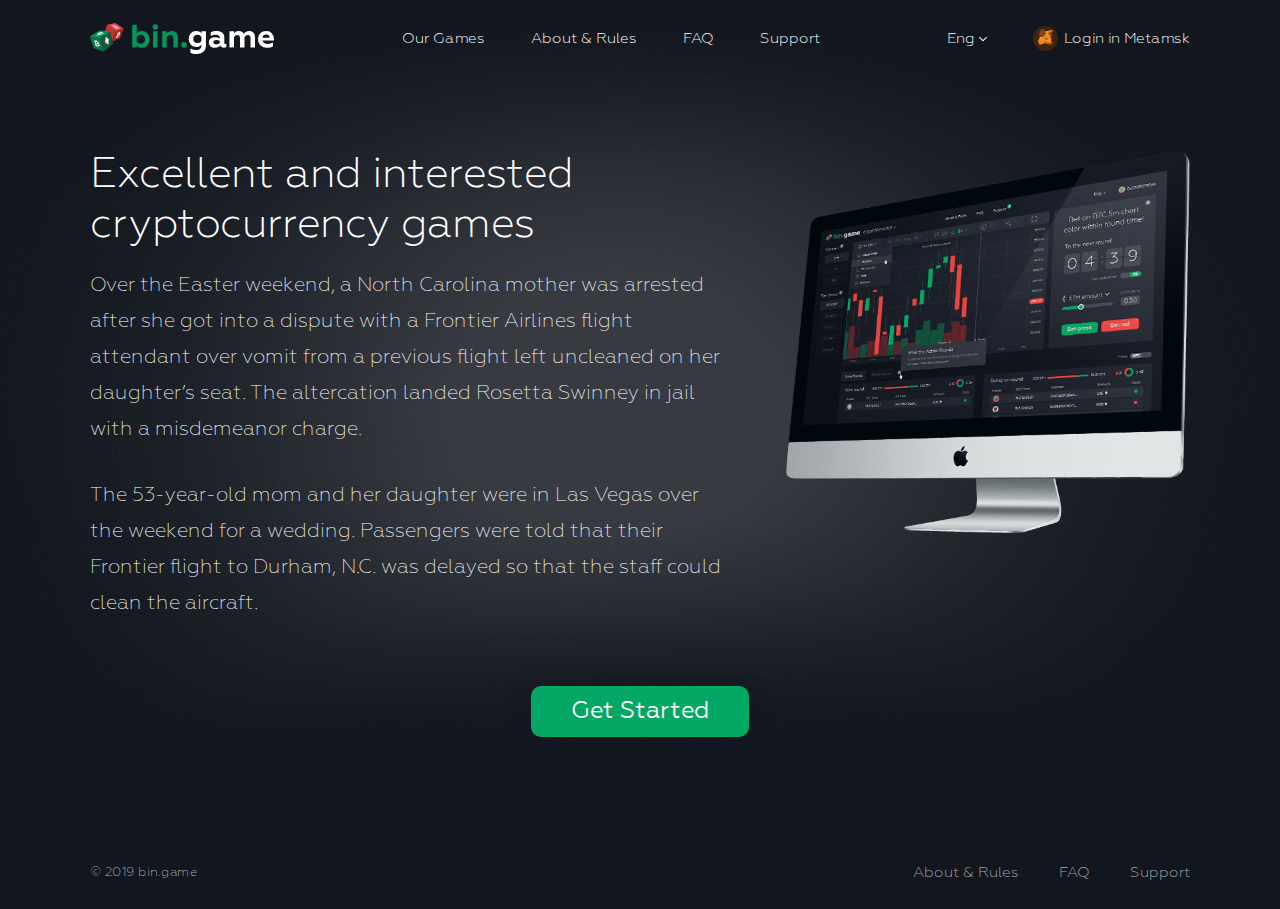
==== about.html @ af896a58 "Add files via upload" ====
<!DOCTYPE html>
<html lang="ru">
<head>
	<meta http-equiv="Content-Type" content="text/html; charset=utf-8" />
	<meta name="format-detection" content="telephone=no">
	<meta name="viewport" content="width=device-width, initial-scale=1, user-scalable=no, maximum-scale=1">
	<title>Название проекта - Главная</title>

	<link rel="stylesheet" type="text/css" href="css/style.css?ver1.0" />
</head>
<body class="loaded page-home">

<svg aria-hidden="true" style="position: absolute; width: 0; height: 0; overflow: hidden;" version="1.1" xmlns="http://www.w3.org/2000/svg" xmlns:xlink="http://www.w3.org/1999/xlink">
	<defs>
	<symbol id="icon-icon-arrow-down" viewBox="0 0 48 32">
	<title>icon-arrow-down</title>
	<path d="M-0.629 6.155l4.32-4.32 23.605 23.595-4.325 4.32z"></path>
	<path d="M48.624 6.155l-4.32-4.32-23.6 23.595 4.32 4.32z"></path>
	</symbol>
	<symbol id="icon-rub-white" viewBox="0 0 27 32">
	<title>rub-white</title>
	<path d="M13.333-0.416l11.883 16.416-11.883 16.416-11.883-16.416z"></path>
	</symbol>
	<symbol id="icon-user" viewBox="0 0 32 32">
	<title>user</title>
	<path d="M31.093 31.093h-30.187c0-2.72 1.701-9.555 7.056-13.421 0.624 0.632 2.669 2.035 3.275 2.411-2.933 1.867-4.427 5.101-5.003 7.405h19.509c-0.597-2.277-2.115-5.507-5.003-7.392 0.605-0.373 2.645-1.768 3.269-2.395 5.272 3.888 7.083 10.699 7.083 13.392zM24.805 9.712c0 4.863-3.942 8.805-8.805 8.805s-8.805-3.942-8.805-8.805v0c0-4.863 3.942-8.805 8.805-8.805s8.805 3.942 8.805 8.805v0zM10.968 9.712c0.006 2.776 2.256 5.025 5.032 5.029h0c2.776-0.005 5.026-2.253 5.032-5.029v-0.001c-0.005-2.777-2.255-5.027-5.032-5.032h-0c-2.777 0.005-5.027 2.255-5.032 5.032v0z"></path>
	</symbol>
	<symbol id="icon-arrow-left" viewBox="0 0 14 32">
	<title>arrow-left</title>
	<path  d="M13.867 0.144c-0.092-0.078-0.212-0.126-0.343-0.126-0.163 0-0.308 0.073-0.405 0.188l-12.991 15.478c-0.062 0.086-0.099 0.193-0.099 0.309 0 0.294 0.238 0.533 0.533 0.533 0.147 0 0.281-0.060 0.377-0.157v0l12.99-15.477c0.078-0.092 0.126-0.212 0.126-0.343 0-0.162-0.073-0.307-0.187-0.404l-0.001-0.001zM13.867 31.856c-0.092 0.078-0.212 0.126-0.343 0.126-0.163 0-0.308-0.073-0.405-0.188l-12.991-15.478c-0.062-0.086-0.099-0.193-0.099-0.309 0-0.294 0.238-0.533 0.533-0.533 0.147 0 0.281 0.060 0.377 0.157v0l12.99 15.477c0.078 0.092 0.126 0.212 0.126 0.343 0 0.162-0.073 0.307-0.187 0.405l-0.001 0.001z"></path>
	</symbol>
	<symbol id="icon-arrow-right" viewBox="0 0 14 32">
	<title>arrow-right</title>
	<path  d="M0.18 0.144c0.093-0.078 0.214-0.126 0.347-0.126 0.164 0 0.311 0.073 0.41 0.188l0.001 0.001 12.989 15.477c0.072 0.090 0.116 0.206 0.116 0.332 0 0.295-0.239 0.535-0.535 0.535-0.16 0-0.303-0.070-0.401-0.181l-0.001-0.001-12.989-15.477c-0.076-0.092-0.121-0.211-0.121-0.341 0-0.162 0.071-0.307 0.184-0.406l0.001-0.001z"></path>
	<path  d="M0.18 31.856c0.093 0.078 0.214 0.126 0.347 0.126 0.164 0 0.311-0.073 0.41-0.188l0.001-0.001 12.989-15.477c0.072-0.090 0.116-0.206 0.116-0.332 0-0.295-0.239-0.535-0.535-0.535-0.16 0-0.303 0.070-0.401 0.181l-0.001 0.001-12.989 15.477c-0.076 0.092-0.121 0.211-0.121 0.341 0 0.162 0.071 0.307 0.184 0.406l0.001 0.001z"></path>
	</symbol>
	<symbol id="icon-cursor" viewBox="0 0 32 32">
	<title>cursor</title>
	<path d="M31.999 16l-8.001-6.667v5.332h-6.665v-6.664h5.333l-6.666-8.001-6.666 8.001h5.333v6.664h-6.666v-5.332l-7.999 6.667 7.999 6.667v-5.332h6.666v6.664h-5.333l6.666 8.001 6.666-8.001h-5.333v-6.664h6.666v5.332z"></path>
	</symbol>
	<symbol id="icon-gamepad" viewBox="0 0 38 32">
	<title>gamepad</title>
	<path d="M33.603 22.395c0-0 0-0.001 0-0.002 0-0.884-0.717-1.601-1.601-1.601s-1.601 0.717-1.601 1.601c0 0.884 0.717 1.601 1.601 1.601 0.001 0 0.001 0 0.002 0h-0c0.883-0 1.599-0.716 1.599-1.599v-0zM30.401 25.593c-0.002-0.882-0.717-1.596-1.599-1.596-0.883 0-1.599 0.716-1.599 1.599s0.716 1.599 1.599 1.599v0c0 0 0.001 0 0.002 0 0.882 0 1.597-0.715 1.597-1.597 0-0.002 0-0.004 0-0.005v0zM27.203 22.395c0-0 0-0.001 0-0.002 0-0.884-0.717-1.601-1.601-1.601s-1.601 0.717-1.601 1.601c0 0.884 0.717 1.601 1.601 1.601 0.001 0 0.001 0 0.002 0h-0c0.883-0 1.599-0.716 1.599-1.599v-0zM27.203 19.193c0 0.883 0.716 1.599 1.599 1.599s1.599-0.716 1.599-1.599c0-0.883-0.716-1.599-1.599-1.599v0c-0.883 0.001-1.598 0.716-1.599 1.599v0zM20.803 22.395h-3.202v1.599h3.202v-1.599zM14.403 20.796h-3.202v-3.202h-3.198v3.202h-3.202v3.198h3.202v3.202h3.198v-3.202h3.202v-3.198zM9.323 12.793l20.1 0.014c4.988 0.187 8.977 4.407 8.977 9.588 0 5.3-4.169 9.598-9.32 9.598-2.431-0.004-4.639-0.956-6.275-2.506l0.004 0.004c-0.923-0.873-2.171-1.409-3.545-1.409-0.004 0-0.007 0-0.011 0h0.001c-1.441 0.005-2.75 0.564-3.728 1.473l0.003-0.003c-1.624 1.509-3.806 2.437-6.206 2.441h-0.001c-5.151 0-9.32-4.298-9.32-9.598s4.169-9.602 9.32-9.602zM9.32 15.995c-3.371 0-6.118 2.872-6.118 6.4s2.747 6.4 6.122 6.4c1.563-0.006 2.982-0.613 4.040-1.602l-0.003 0.003c1.543-1.432 3.615-2.312 5.893-2.316h0.001c0.003 0 0.006 0 0.010 0 2.221 0 4.24 0.867 5.735 2.282l-0.004-0.004c1.063 1.007 2.501 1.629 4.083 1.637h0.002c3.375 0 6.122-2.872 6.122-6.4 0-3.443-2.563-6.251-5.843-6.4h-20.039zM9.602-0.003l1.874 0.323c-0.567 3.592 1.266 4.030 4.315 4.597 2.353 0.438 5.011 0.998 5.011 5.256v1.022h-1.891v-1.022c0-2.489-0.767-2.893-3.463-3.395-4.132-0.767-6.556-2.224-5.847-6.78z"></path>
	</symbol>
	<symbol id="icon-hourglass" viewBox="0 0 21 32">
	<title>hourglass</title>
	<path d="M9.336 19.998h2.666v1.333h-2.666v-1.333zM9.336 22.664h2.666v1.333h-2.666v-1.333zM17.341 24.227c0.868 1.054 1.327 3.631 1.327 5.1h-1.413c-2.587-2.666-6.586-2.666-6.586-2.666s-4 0-6.586 2.666h-1.413c0-1.473 0.459-4.046 1.327-5.1l4.172-5.057c0.423-0.517 0.748-1.132 0.939-1.803l0.009-0.036h0.219v1.333h2.666v-1.333h0.216c0.2 0.706 0.526 1.319 0.955 1.844l-0.007-0.009zM18.668 2.67c0 1.466-0.485 4.063-1.36 5.11l-1.303 1.553h-10.672l-1.303-1.556c-0.881-1.044-1.36-3.644-1.36-5.107h15.998zM19.353 9.492c1.224-1.443 1.971-3.323 1.982-5.377v-4.115h-21.331v4.113c0.010 2.057 0.758 3.937 1.992 5.391l-0.010-0.012 4.116 4.904c0.354 0.413 0.57 0.954 0.57 1.546 0 0.584-0.21 1.119-0.56 1.533l-4.17 5.057c-1.198 1.433-1.928 3.291-1.938 5.321v4.145h21.331v-4.143c-0.010-2.031-0.741-3.89-1.949-5.336l0.011 0.013-4.172-5.060c-0.346-0.411-0.557-0.946-0.557-1.53 0-0.591 0.216-1.132 0.573-1.549l-0.003 0.003z"></path>
	</symbol>
	<symbol id="icon-libra" viewBox="0 0 38 32">
	<title>libra</title>
	<path d="M23.355 29.45h-2.932v-22.691h7.359l-2.524 6.308h2.745l2.524-6.308h0.377l2.524 6.308h2.746l-2.524-6.308h0.221c0.704 0 1.275-0.571 1.275-1.275s-0.571-1.275-1.275-1.275h-13.448v-2.933c0-0.704-0.571-1.275-1.275-1.275s-1.275 0.571-1.275 1.275v2.933h-13.449c-0.704 0-1.275 0.571-1.275 1.275s0.571 1.275 1.275 1.275h0.221l-2.524 6.308h2.746l2.524-6.308h0.377l2.525 6.308h2.746l-2.524-6.308h7.359v22.691h-2.932c-0.704 0-1.275 0.571-1.275 1.275s0.571 1.275 1.275 1.275h8.413c0.704-0 1.274-0.571 1.274-1.275s-0.571-1.275-1.275-1.275c-0 0-0.001 0-0.001 0h0zM13.889 14.725h-12.619c-0 0-0 0-0 0-0.704 0-1.274 0.571-1.274 1.274 0 0 0 0 0 0.001v-0c0 4.189 3.396 7.585 7.585 7.585s7.585-3.396 7.585-7.585v0c0-0 0-0 0-0.001 0-0.704-0.571-1.274-1.274-1.274-0 0-0 0-0 0h0zM37.026 14.725h-12.618c-0 0-0 0-0.001 0-0.704 0-1.274 0.57-1.274 1.274 0 0 0 0.001 0 0.001v-0c0 4.189 3.396 7.585 7.585 7.585s7.585-3.396 7.585-7.585v0c0-0 0-0 0-0.001 0-0.704-0.571-1.274-1.274-1.274-0 0-0 0-0.001 0h0z"></path>
	</symbol>
	<symbol id="icon-online" viewBox="0 0 43 32">
	<title>online</title>
	<path d="M21.333 10.671c-2.945 0-5.332 2.387-5.332 5.332s2.387 5.332 5.332 5.332c2.945 0 5.332-2.387 5.332-5.332v0c0-2.945-2.387-5.332-5.332-5.332v0zM26.665 23.996l2.633 2.671c3.307-2.607 5.403-6.413 5.403-10.664s-2.097-8.057-5.403-10.664l-2.633 2.668c2.481 1.958 4.057 4.811 4.057 7.996s-1.576 6.038-4.057 7.993zM38.682 16.004c0-5.304-2.626-10.062-6.761-13.325l2.635-2.671c4.961 3.909 8.106 9.619 8.106 15.996s-3.145 12.084-8.106 15.996l-2.635-2.675c4.134-3.26 6.761-8.018 6.761-13.321zM11.944 16.004c0-3.185 1.576-6.038 4.056-7.996l-2.633-2.668c-3.307 2.607-5.403 6.413-5.403 10.664s2.097 8.057 5.403 10.664l2.633-2.671c-2.478-1.955-4.056-4.811-4.056-7.993zM10.745 29.325l-2.635 2.675c-4.961-3.913-8.106-9.619-8.106-15.996s3.145-12.087 8.106-15.996l2.635 2.671c-4.134 3.264-6.761 8.021-6.761 13.325s2.626 10.062 6.761 13.321z"></path>
	</symbol>
	<symbol id="icon-time" viewBox="0 0 32 32">
	<title>time</title>
	<path d="M16.002 29.821c-7.636 0-13.826-6.19-13.826-13.826s6.19-13.826 13.826-13.826c7.636 0 13.826 6.19 13.826 13.826v0c-0.023 7.626-6.199 13.803-13.824 13.826h-0.002zM16.002-0.006c-8.837 0-16.002 7.164-16.002 16.002s7.164 16.002 16.002 16.002c8.837 0 16.002-7.164 16.002-16.002v0c-0.028-8.826-7.175-15.974-15.999-16.002h-0.003zM16.801 7.996h-2.4v9.599l8.32 5.12 1.279-2.079-7.199-4.32v-8.32z"></path>
	</symbol>
	<symbol id="icon-volume" viewBox="0 0 32 32">
	<title>volume</title>
	<path d="M18.669 24.002c0 0.737-0.597 1.334-1.334 1.334s-1.334-0.597-1.334-1.334v0-5.334c0-0.737 0.597-1.334 1.334-1.334s1.334 0.597 1.334 1.334v0 5.334zM14.668 24.002c0 0.737-0.597 1.334-1.334 1.334s-1.334-0.597-1.334-1.334v0-5.334c0-0.737 0.597-1.334 1.334-1.334s1.334 0.597 1.334 1.334v0 5.334zM10.667 24.002c0 0.737-0.597 1.334-1.334 1.334s-1.334-0.597-1.334-1.334v0-5.334c0-0.737 0.597-1.334 1.334-1.334s1.334 0.597 1.334 1.334v0 5.334zM22.669 13.333c0 0.737-0.597 1.334-1.334 1.334s-1.334-0.597-1.334-1.334v-5.334c0-0.737 0.597-1.334 1.334-1.334s1.334 0.597 1.334 1.334v0 5.334zM18.669 13.333c0 0.737-0.597 1.334-1.334 1.334s-1.334-0.597-1.334-1.334v0-5.334c0-0.737 0.597-1.334 1.334-1.334s1.334 0.597 1.334 1.334v0 5.334zM29.337 9.332h-4.001v2.667h4.001v8.002h-8.002v2.667h8.002v2.667c-0.002 2.209-1.792 3.998-4.001 4.001h-18.671c-2.209-0.002-3.998-1.792-4.001-4.001v-2.667h2.667v-2.667h-2.667v-8.002h10.669v-2.667h-10.669v-2.667c0.002-2.209 1.792-3.998 4.001-4.001h18.671c2.209 0.002 3.998 1.792 4.001 4.001v2.667zM25.337-0.003h-18.671c-3.683 0-6.668 2.986-6.668 6.668v18.671c0 3.683 2.986 6.668 6.668 6.668h18.671c3.682-0.001 6.667-2.986 6.668-6.668v-18.671c-0.001-3.682-2.986-6.667-6.668-6.668h-0z"></path>
	</symbol>
	</defs>
</svg>

<!-- BEGIN BODY -->
<div class="main-wrapper">

	<!-- BEGIN HEADER -->
	
	
	<header class="header">
		<div class="wrapper">
			<div class="header__wrap">
				<div class="logo">
					<a href="#"><img src="img/bingame-logo.svg" alt=""></a>
				</div>
				
				<button class="navbar-toggle">
	                <span class="bar bar1"></span>
	                <span class="bar bar2"></span>
	                <span class="bar bar3"></span>
	                <span class="bar bar4"></span>
	                <span class="bar bar5"></span>
				</button>
				<nav class="navbar">
					
					<div class="box-lang dropdown">
						<div class="select-lang"><span>Eng</span> <svg class="icon icon-icon-arrow-down"><use xlink:href="#icon-icon-arrow-down"></use></svg></div>
						<ul class="list-lang dropdown-menu ">
							<li class="list-lang__item">
								<a class="list-lang__link" href="#">Рус</a>
							</li>
							<li class="list-lang__item">
								<a class="list-lang__link active" href="#">Eng</a>
							</li>
						</ul>
					</div>
					<div class="user">
						<a href="#" class="user__container">
							<img src="img/user-img.png" alt="" class="user__img">
							<span class="user__title">Login in Metamsk</span>
						</a>
					</div>
					<ul class="navbar-menu">
						<li class="navbar-menu__item">
							<a href="#" class="navbar-menu__link"><span>Our Games</span></a>
						</li>
						<li class="navbar-menu__item">
							<a href="#" class="navbar-menu__link"><span>About & Rules</span></a>
						</li>
						<li class="navbar-menu__item">
							<a href="#" class="navbar-menu__link"><span>FAQ</span></a>
						</li>
						<li class="navbar-menu__item">
							<a href="#" class="navbar-menu__link"><span>Support</span></a>
						</li>
					</ul>
						
				</nav>
			</div>
			
	
		</div>
	</header>
	<!-- HEADER EOF   -->

	<!-- BEGIN MAIN -->
	<main class="main"> 
		<section class="sec-full" style="background-image: url('img/full-bg.png')">
			<div class="wrapper">
				<div class="full-wrap">
					<div class="full-wrap__item">
						<div class="section__head no-gutters">
							<h1 class="section__title  ">Excellent and interested cryptocurrency games</h1>
							<p class="section__description">Over the Easter weekend, a North Carolina mother was arrested after she got into a dispute with a Frontier Airlines flight attendant over vomit from a previous flight left uncleaned on her daughter’s seat. The altercation landed Rosetta Swinney in jail with a misdemeanor charge. </p>

							<p class="section__description">The 53-year-old mom and her daughter were in Las Vegas over the weekend for a wedding. Passengers were told that their Frontier flight to Durham, N.C. was delayed so that the staff could clean the aircraft. </p>
							
						</div>
					</div>
					<div class="full-wrap__item">
						<img src="img/mac.png" alt="">
					</div>
				</div>
				<div class="button text-center"><a href="#" class="btn btn--success btn--lg">Get Started</a></div>
				
			</div>
		</section>
	</main>
	<!-- MAIN EOF   -->


	<!-- BEGIN FOOTER -->
	<footer class="footer">
		<div class="wrapper">
			<div class="footer__wrap">
				<div class="copyright">&copy; 2019  bin.game</div>
				<ul class="footer-nav">
					<li class="footer-nav__item">
						<a href="#" class="footer-nav__link">About & Rules </a>
					</li>
					<li class="footer-nav__item">
						<a href="#" class="footer-nav__link">FAQ</a>
					</li>
					<li class="footer-nav__item">
						<a href="#" class="footer-nav__link">Support</a>
					</li>
				</ul>
			</div>
		</div>
	</footer>
	<!-- FOOTER EOF   -->

</div>
<!-- BODY EOF   -->


<div class="popup">
	<div class="window-open" id="video">
		<div class="window-open-cont">
			<div class="video-block">
				<iframe width="560" height="315" src="https://www.youtube.com/embed/7maEpTpBYrY" frameborder="0" allow="accelerometer; autoplay; encrypted-media; gyroscope; picture-in-picture" allowfullscreen></iframe>
			</div>
		</div>
	</div>
	
</div>

<div class="icon-load"></div>
<script src="js/all.js?ver1.0"></script>

<script type="text/javascript" >
	var clock;
	
	$(document).ready(function() {

		clock = $('.clock').FlipClock(260, {
	        clockFace: 'MinuteCounter',
	        countdown: true,
	        callbacks: {
	        	stop: function() {
	        		// $('.message').html('The clock has stopped!');
	        	}
	        }
	    });

	});
	
</script>
</body>
</html>
---- css/style.css ----
@charset "UTF-8";.flip-clock-wrapper *{-webkit-box-sizing:border-box;-moz-box-sizing:border-box;-ms-box-sizing:border-box;-o-box-sizing:border-box;box-sizing:border-box;-webkit-backface-visibility:hidden;-moz-backface-visibility:hidden;-ms-backface-visibility:hidden;-o-backface-visibility:hidden;backface-visibility:hidden}.flip-clock-wrapper a{cursor:pointer;text-decoration:none;color:#ccc}.flip-clock-wrapper a:hover{color:#fff}.flip-clock-wrapper.clearfix:after,.flip-clock-wrapper.clearfix:before{content:" ";display:table}.flip-clock-wrapper.clearfix:after{clear:both}.flip-clock-wrapper{font:300 11px Geometria,sans-serif;-webkit-user-select:none;text-align:center;position:relative;width:100%;margin:1em}.flip-clock-meridium{background:0 0!important;box-shadow:0 0 0!important;font-size:36px!important}.flip-clock-meridium a{color:#313333}.flip-clock-wrapper:after,.flip-clock-wrapper:before{content:" ";display:table}.flip-clock-wrapper:after{clear:both}.flip-clock-wrapper ul{list-style:none;position:relative;float:left;margin:3px;width:64px;height:80px;font-size:60px;line-height:77px;border-radius:10px}.flip-clock-wrapper ul li{z-index:1;position:absolute;left:0;top:0;width:100%;height:100%;line-height:77px;text-decoration:none!important}.flip-clock-wrapper ul li:first-child{z-index:2}.flip-clock-wrapper ul li a{display:block;height:100%;-webkit-perspective:200px;-moz-perspective:200px;perspective:200px;margin:0!important;overflow:visible!important;cursor:default!important}.flip-clock-wrapper ul li a div{z-index:1;position:absolute;left:0;width:100%;height:50%;font-size:60px;overflow:hidden}.flip-clock-wrapper ul li a div .shadow{position:absolute;width:100%;height:100%;z-index:2}.flip-clock-wrapper ul li a div.up{-webkit-transform-origin:50% 100%;-moz-transform-origin:50% 100%;-ms-transform-origin:50% 100%;-o-transform-origin:50% 100%;transform-origin:50% 100%;top:0}.flip-clock-wrapper ul li a div.up:after{content:"";position:absolute;top:38px;left:0;z-index:5;width:100%;height:2px;background:#3d414a;border-bottom:1px solid #2d323b}.flip-clock-wrapper ul li a div.down{-webkit-transform-origin:50% 0;-moz-transform-origin:50% 0;-ms-transform-origin:50% 0;-o-transform-origin:50% 0;transform-origin:50% 0;bottom:0;border-bottom-left-radius:10px;border-bottom-right-radius:10px}.flip-clock-wrapper ul li a div div.inn{position:absolute;left:0;z-index:1;width:100%;height:200%;color:#fff;text-align:center;background-color:#323740;border-radius:10px;font-size:60px}.flip-clock-wrapper ul li a div.up div.inn{top:0}.flip-clock-wrapper ul li a div.down div.inn{bottom:0}.flip-clock-wrapper ul.play li.flip-clock-before{z-index:3}.flip-clock-wrapper .flip{box-shadow:0 0 24px rgba(18,22,30,.15)}.flip-clock-wrapper ul.play li.flip-clock-active{-webkit-animation:10ms linear .49s both asd;-moz-animation:10ms linear .49s both asd;animation:10ms linear .49s both asd;z-index:5}.flip-clock-divider{float:left;display:inline-block;position:relative;width:20px;margin:3px 0;height:80px}.flip-clock-divider:first-child{width:0}.flip-clock-dot{display:block;background:#3c4049;width:9px;height:9px;position:absolute;border-radius:50%;left:5px}.minutes{display:none}.flip-clock-divider .flip-clock-label{position:absolute;top:-1.5em;right:-86px;color:#000;display:none;text-shadow:none}.flip-clock-divider.minutes .flip-clock-label{right:-88px}.flip-clock-divider.seconds .flip-clock-label{right:-91px}.flip-clock-dot.top{top:23px}.flip-clock-dot.bottom{bottom:24px}@-webkit-keyframes asd{0%{z-index:2}100%{z-index:4}}@-moz-keyframes asd{0%{z-index:2}100%{z-index:4}}@-o-keyframes asd{0%{z-index:2}100%{z-index:4}}@keyframes asd{0%{z-index:2}100%{z-index:4}}.flip-clock-wrapper ul.play li.flip-clock-active .down{z-index:2;-webkit-animation:.5s linear .5s both turn;-moz-animation:.5s linear .5s both turn;animation:.5s linear .5s both turn}@-webkit-keyframes turn{0%{-webkit-transform:rotateX(90deg)}100%{-webkit-transform:rotateX(0)}}@-moz-keyframes turn{0%{-moz-transform:rotateX(90deg)}100%{-moz-transform:rotateX(0)}}@-o-keyframes turn{0%{-o-transform:rotateX(90deg)}100%{-o-transform:rotateX(0)}}@keyframes turn{0%{transform:rotateX(90deg)}100%{transform:rotateX(0)}}.flip-clock-wrapper ul.play li.flip-clock-before .up{z-index:2;-webkit-animation:.5s linear both turn2;-moz-animation:.5s linear both turn2;animation:.5s linear both turn2}@-webkit-keyframes turn2{0%{-webkit-transform:rotateX(0)}100%{-webkit-transform:rotateX(-90deg)}}@-moz-keyframes turn2{0%{-moz-transform:rotateX(0)}100%{-moz-transform:rotateX(-90deg)}}@-o-keyframes turn2{0%{-o-transform:rotateX(0)}100%{-o-transform:rotateX(-90deg)}}@keyframes turn2{0%{transform:rotateX(0)}100%{transform:rotateX(-90deg)}}.flip-clock-wrapper ul li.flip-clock-active{z-index:3}.flip-clock-wrapper ul.play li.flip-clock-before .up .shadow{-webkit-animation:.5s linear both show;-moz-animation:.5s linear both show;animation:.5s linear both show}.flip-clock-wrapper ul.play li.flip-clock-active .up .shadow{-webkit-animation:.5s linear .3s both hide;-moz-animation:.5s linear .3s both hide;animation:.5s linear .3s both hide}.flip-clock-wrapper ul.play li.flip-clock-before .down .shadow{-webkit-animation:.5s linear both show;-moz-animation:.5s linear both show;animation:.5s linear both show}.flip-clock-wrapper ul.play li.flip-clock-active .down .shadow{-webkit-animation:.5s linear .3s both hide;-moz-animation:.5s linear .3s both hide;animation:.5s linear .2s both hide}@-webkit-keyframes show{0%{opacity:0}100%{opacity:1}}@-moz-keyframes show{0%{opacity:0}100%{opacity:1}}@-o-keyframes show{0%{opacity:0}100%{opacity:1}}@keyframes show{0%{opacity:0}100%{opacity:1}}@-webkit-keyframes hide{0%{opacity:1}100%{opacity:0}}@-moz-keyframes hide{0%{opacity:1}100%{opacity:0}}@-o-keyframes hide{0%{opacity:1}100%{opacity:0}}@keyframes hide{0%{opacity:1}100%{opacity:0}}a,abbr,acronym,address,applet,article,aside,audio,b,big,blockquote,body,canvas,caption,center,cite,code,dd,del,details,dfn,div,dl,dt,em,embed,fieldset,figcaption,figure,footer,form,h1,h2,h3,h4,h5,h6,header,hgroup,html,i,iframe,img,ins,kbd,label,legend,li,main,mark,menu,nav,object,ol,output,p,pre,q,ruby,s,samp,section,small,span,strike,strong,sub,summary,sup,table,tbody,td,tfoot,th,thead,time,tr,tt,u,ul,var,video{margin:0;padding:0;border:0;font-size:100%}article,aside,details,figcaption,figure,footer,header,hgroup,main,menu,nav,section{display:block}blockquote,q{quotes:none}blockquote:after,blockquote:before,q:after,q:before{content:'';content:none}table{border-collapse:collapse;border-width:0;padding:0;margin:0}html{height:100%;-webkit-text-size-adjust:none;-ms-text-size-adjust:none;font-size:62.5%}input,textarea{color:#333;outline:0;border-radius:0;-moz-border-radius:0;-webkit-border-radius:0;-webkit-appearance:none}button,input[type=button],input[type=submit]{cursor:pointer;-webkit-appearance:none;outline:0}form,td{margin:0;padding:0}a{color:inherit;font-family:inherit;-webkit-transition:.3s linear;transition:.3s linear;text-decoration:none;outline:0;-webkit-tap-highlight-color:transparent;-webkit-tap-highlight-color:transparent}*,:after,:before{box-sizing:border-box}.slick-slider{position:relative;display:block;box-sizing:border-box;-webkit-user-select:none;-moz-user-select:none;-ms-user-select:none;user-select:none;-webkit-touch-callout:none;-khtml-user-select:none;-ms-touch-action:pan-y;touch-action:pan-y;-webkit-tap-highlight-color:transparent}.slick-list{position:relative;display:block;overflow:hidden;margin:0;padding:0}.slick-list:focus{outline:0}.slick-list.dragging{cursor:pointer;cursor:hand}.slick-slider .slick-list,.slick-slider .slick-track{-webkit-transform:translate3d(0,0,0);-ms-transform:translate3d(0,0,0);transform:translate3d(0,0,0)}.slick-track{position:relative;top:0;left:0;display:block}.slick-track:before{display:table;content:''}.slick-track:after{display:table;content:'';clear:both}.slick-loading .slick-track{visibility:hidden}[dir=rtl] .slick-slide{float:right}.slick-slide{display:none;float:left;height:100%;min-height:1px}.slick-slide img{display:block}.slick-slide.slick-loading img{display:none}.slick-slide.dragging img{pointer-events:none}.slick-slide:focus{outline:0}.slick-initialized .slick-slide{display:block}.slick-loading .slick-slide{visibility:hidden}.slick-vertical .slick-slide{display:block;height:auto;border:1px solid transparent}.slick-arrow.slick-hidden{display:none}.slick-arrow{position:absolute;top:50%;z-index:1;-webkit-transform:translate(0,-50%);-ms-transform:translate(0,-50%);transform:translate(0,-50%)}.slick-prev{left:0}.slick-next{right:0}.slick-disabled{opacity:.6}.slick-dots{list-style:none;text-align:center}.slick-dots li{display:inline-block;vertical-align:middle;margin:0 .7rem}.slick-dots li.slick-active button{background:#fff}.slick-dots li button{border:none;background-color:rgba(255,255,255,.5);padding:0;height:1rem;width:1rem;border-radius:50%;text-indent:-999px;overflow:hidden;-webkit-transition:.2s linear;transition:.2s linear}.fancybox-image,.fancybox-inner,.fancybox-nav,.fancybox-nav span,.fancybox-outer,.fancybox-skin,.fancybox-tmp,.fancybox-wrap,.fancybox-wrap iframe,.fancybox-wrap object{padding:0;margin:0;border:0;outline:0;vertical-align:top}.fancybox-wrap{position:absolute;top:0;left:0;z-index:8020}.fancybox-skin{position:relative}.fancybox-opened{z-index:8030}.fancybox-outer{position:relative}.fancybox-inner{position:relative;overflow:hidden}.fancybox-type-iframe .fancybox-inner{-webkit-overflow-scrolling:touch}.fancybox-error{white-space:nowrap}.fancybox-iframe,.fancybox-image{display:block;width:100%;height:100%}.fancybox-image{max-width:100%;max-height:100%}#fancybox-loading,.fancybox-next span,.fancybox-prev span{background-image:url(../img/fancybox_sprite.png?ver1.0)}#fancybox-loading{position:fixed;top:50%;left:50%;margin-top:-22px;margin-left:-22px;background-position:0 -108px;opacity:.8;cursor:pointer;z-index:8060}#fancybox-loading div{width:44px;height:44px;background:url(../img/fancybox_loading.gif?ver1.0) center center no-repeat}.fancybox-close{position:absolute;top:-1.5rem;right:1.5rem;cursor:pointer;z-index:8040;color:#818181;font-size:1.2rem;line-height:1.4rem}.fancybox-close:before{content:'Закрыть  \2716';display:block}.fancybox-close:hover{color:#fff}.fancybox-nav{position:absolute;top:0;width:6rem;height:100%;cursor:pointer;text-decoration:none;-webkit-tap-highlight-color:transparent;z-index:8040}.fancybox-prev{left:-6rem}.fancybox-next{right:-6rem}.fancybox-type-image .fancybox-skin{padding-left:6rem!important;padding-right:6rem!important}.fancybox-nav span{position:absolute;top:50%;width:36px;height:34px;margin-top:-18px;cursor:pointer;z-index:8040}.fancybox-prev span{left:10px;background-position:0 -36px}.fancybox-next span{right:10px;background-position:0 -72px}.fancybox-nav:hover span{visibility:visible}.fancybox-tmp{position:absolute;top:-99999px;left:-99999px;visibility:hidden;max-width:99999px;max-height:99999px;overflow:visible!important}.fancybox-lock{overflow:hidden!important;width:auto}.fancybox-lock body{overflow:hidden!important}.fancybox-lock-test{overflow-y:hidden!important}.fancybox-overlay{position:absolute;top:0;left:0;overflow:hidden;display:none;z-index:8010;background:rgba(0,0,0,.8)}.fancybox-overlay-fixed{position:fixed;bottom:0;right:0}.fancybox-lock .fancybox-overlay{overflow:auto;overflow-y:scroll}.fancybox-title{visibility:hidden;font:13px/20px "Helvetica Neue",Helvetica,Arial,sans-serif;position:relative;text-shadow:none;z-index:8050}.fancybox-opened .fancybox-title{visibility:visible}.fancybox-title-float-wrap{position:absolute;bottom:0;right:50%;margin-bottom:-35px;z-index:8050;text-align:center}.fancybox-title-float-wrap .child{display:inline-block;margin-right:-100%;padding:2px 20px;background:rgba(0,0,0,.8);border-radius:15px;text-shadow:0 1px 2px #222;color:#fff;font-weight:700;line-height:24px;white-space:nowrap}.fancybox-title-outside-wrap{position:relative;margin-top:10px;color:#fff}.fancybox-title-inside-wrap{padding-top:10px}.fancybox-title-over-wrap{position:absolute;bottom:0;left:0;color:#fff;padding:10px;background:rgba(0,0,0,.8)}@font-face{font-family:Geometria;src:url(../fonts/Geometria-ExtraLight.eot);src:url(../fonts/Geometria-ExtraLight.eot?#iefix) format("embedded-opentype"),url(../fonts/Geometria-ExtraLight.woff2) format("woff2"),url(../fonts/Geometria-ExtraLight.woff?ver1.0) format("woff"),url(../fonts/Geometria-ExtraLight.ttf) format("truetype"),url(../fonts/Geometria-ExtraLight.svg#Geometria-ExtraLight) format("svg");font-style:normal;font-weight:200}@font-face{font-family:Geometria;src:url(../fonts/Geometria-Light.eot);src:url(../fonts/Geometria-Light.eot?#iefix) format("embedded-opentype"),url(../fonts/Geometria-Light.woff2) format("woff2"),url(../fonts/Geometria-Light.woff?ver1.0) format("woff"),url(../fonts/Geometria-Light.ttf) format("truetype"),url(../fonts/Geometria-Light.svg#Geometria-Light) format("svg");font-style:normal;font-weight:300}@font-face{font-family:Geometria;src:url(../fonts/Geometria.eot);src:url(../fonts/Geometria.eot?#iefix) format("embedded-opentype"),url(../fonts/Geometria.woff2) format("woff2"),url(../fonts/Geometria.woff?ver1.0) format("woff"),url(../fonts/Geometria.ttf) format("truetype"),url(../fonts/Geometria.svg#Geometria) format("svg");font-style:normal;font-weight:400}@font-face{font-family:Geometria;src:url(../fonts/Geometria-Medium.eot);src:url(../fonts/Geometria-Medium.eot?#iefix) format("embedded-opentype"),url(../fonts/Geometria-Medium.woff2) format("woff2"),url(../fonts/Geometria-Medium.woff?ver1.0) format("woff"),url(../fonts/Geometria-Medium.ttf) format("truetype"),url(../fonts/Geometria-Medium.svg#Geometria-Medium) format("svg");font-style:normal;font-weight:600}@font-face{font-family:Geometria;src:url(../fonts/Geometria-Bold.eot);src:url(../fonts/Geometria-Bold.eot?#iefix) format("embedded-opentype"),url(../fonts/Geometria-Bold.woff2) format("woff2"),url(../fonts/Geometria-Bold.woff?ver1.0) format("woff"),url(../fonts/Geometria-Bold.ttf) format("truetype"),url(../fonts/Geometria-Bold.svg#Geometria-Bold) format("svg");font-style:normal;font-weight:700}@font-face{font-family:Geometria;src:url(../fonts/Geometria-ExtraBold.eot);src:url(../fonts/Geometria-ExtraBold.eot?#iefix) format("embedded-opentype"),url(../fonts/Geometria-ExtraBold.woff2) format("woff2"),url(../fonts/Geometria-ExtraBold.woff?ver1.0) format("woff"),url(../fonts/Geometria-ExtraBold.ttf) format("truetype"),url(../fonts/Geometria-ExtraBold.svg#Geometria-ExtraBold) format("svg");font-style:normal;font-weight:900}html.b-fixed{overflow:hidden;position:relative;height:100%;margin-right:17px}html.b-fixed.ios{margin-right:0}body{margin:0;padding:0;position:relative;-webkit-font-smoothing:antialiased;-moz-osx-font-smoothing:grayscale;color:#fff;font:400 1.6rem/1.4 Geometria,Arial,sans-serif;background:#12161e;min-height:100%;display:-webkit-box;display:-webkit-flex;display:-ms-flexbox;display:flex}body.page-home .box-cryp{display:none}body.page-home .header{position:absolute;top:0;left:0}.popup{position:absolute;left:-9999px;top:-9999px;opacity:0}.window-open{position:relative;width:130rem;max-width:100%}.main-wrapper{padding:0;min-width:32rem;position:relative;overflow-x:hidden;opacity:1;-webkit-box-flex:1;-webkit-flex:1 1 auto;-ms-flex:1 1 auto;flex:1 1 auto;display:-webkit-box;display:-webkit-flex;display:-ms-flexbox;display:flex;-webkit-box-orient:vertical;-webkit-box-direction:normal;-webkit-flex-flow:column nowrap;-ms-flex-flow:column nowrap;flex-flow:column nowrap;min-height:100vh;width:100%}.wrapper{width:100%;min-width:32rem;max-width:158rem;padding:0 4rem;margin:0 auto;position:relative}.text-left{text-align:left!important}.text-center{text-align:center!important}.text-right{text-align:right!important}.text-success{color:#0d955f!important}.text-danger{color:#e34341!important}.nowrap{white-space:nowrap}.word-break{word-break:break-all}h1{font-size:5.4rem;font-weight:300;margin-bottom:2rem;margin-top:0}h2{font-size:5.4rem;font-weight:300;margin-top:3rem;margin-bottom:2rem}h3{font-size:2.2rem;margin-top:3rem;margin-bottom:2rem;font-weight:700}h4{font-size:1.9rem}h5{font-size:1.6rem}p{margin-bottom:2rem}ol:not([class]) li,ul:not([class]) li{margin-bottom:1rem}img{display:block;max-width:100%}.loaded .main-wrapper{visibility:hidden;opacity:0;-webkit-transition:opacity .3s;transition:opacity .3s}.loaded .icon-load{display:-webkit-box;display:-webkit-flex;display:-ms-flexbox;display:flex}.icon-load{position:fixed;top:0;left:0;right:0;bottom:0;display:none;-webkit-box-pack:center;-webkit-justify-content:center;-ms-flex-pack:center;justify-content:center;-webkit-box-align:center;-webkit-align-items:center;-ms-flex-align:center;align-items:center;width:auto}.ball{width:3rem;height:3rem;border-radius:1.5rem;background:#fff;opacity:.3}.a{margin-right:1rem;-webkit-animation:.7s ease-out infinite alternate ball-a;animation:.7s ease-out infinite alternate ball-a}.b{margin-right:1rem;-webkit-animation:.7s ease-out .2s infinite alternate ball-b;animation:.7s ease-out .2s infinite alternate ball-b}.c{-webkit-animation:.7s ease-out .4s infinite alternate ball-c;animation:.7s ease-out .4s infinite alternate ball-c}@-webkit-keyframes ball-a{from{height:2rem;opacity:.3;background:#fff}to{height:7rem;opacity:1;background:green}}@keyframes ball-a{from{height:2rem;opacity:.3;background:#fff}to{height:7rem;opacity:1;background:green}}@-webkit-keyframes ball-b{from{height:2rem;opacity:.3;background:#fff}to{height:6.5rem;opacity:1;background:#ff0}}@keyframes ball-b{from{height:2rem;opacity:.3;background:#fff}to{height:6.5rem;opacity:1;background:#ff0}}@-webkit-keyframes ball-c{from{height:2rem;opacity:.3;background:#fff}to{height:6rem;opacity:1;background:red}}@keyframes ball-c{from{height:2rem;opacity:.3;background:#fff}to{height:6rem;opacity:1;background:red}}.dropdown{position:relative}.dropdown-menu{position:absolute;display:none;top:100%;left:0;margin-top:.5rem;box-shadow:1rem 1rem 1.9rem .5rem rgba(0,0,0,.05);background-color:#272c35;list-style:none;z-index:3;width:100%;min-width:10rem;max-width:25rem;border-radius:.5rem}.dropdown-menu--right{left:auto;right:0;text-align:right}.dropdown-menu li.active a{background:#363c46}.dropdown-menu li:first-child{border-radius:.5rem .5rem 0 0;overflow:hidden}.dropdown-menu li:last-child{border-radius:0 0 .5rem .5rem;overflow:hidden}.dropdown-menu a{display:block;color:#fff;font-size:1.3rem;font-weight:300;padding:.7rem 2.5rem}.dropdown-menu a:hover{background:#363c46}.dropdown-menu.open{display:block}.slider{height:1.2rem;border-radius:.6rem;position:relative;margin:2rem 0;background-color:#3c4049}.slider__range{height:100%;position:absolute;left:0;top:0;border-radius:.6rem;background-color:#03a864}.slider__handler{position:absolute;top:-.5rem;left:0;margin-left:-.5rem;width:2.2rem;height:2.2rem;border:.3rem solid #fff;border-radius:50%;background-color:#03a864}.slider-input{width:7.2rem;height:3.4rem;border-radius:1rem;font-size:2.2rem;display:inline-block;color:#fff;text-align:center;padding:0 .8rem;border:none;font-weight:300;font-family:Geometria;background-color:#3c4049}.row{margin-left:-1rem;margin-right:-1rem;display:-webkit-box;display:-webkit-flex;display:-ms-flexbox;display:flex;-webkit-flex-wrap:wrap;-ms-flex-wrap:wrap;flex-wrap:wrap}.row .col{padding-left:1rem;padding-right:1rem}.row .col-6{width:50%}.sup{display:inline-block;vertical-align:super;position:relative;top:-.4rem;margin-top:-.1rem;min-width:1.8rem;height:1.8rem;line-height:1.8rem;text-align:center;color:#fff;font-weight:700;border-radius:50%;font-size:1.2rem;background-color:#03a864}.info-block{display:inline-block;vertical-align:super;position:relative;z-index:6}@media screen and (min-width:1025px){.info-block:hover .info-block__dropdown{display:block;visibility:visible;overflow:visible;height:auto;width:auto;opacity:1}}@media screen and (max-width:1024px){.info-block.open .info-block__dropdown{display:block;visibility:visible;overflow:visible;height:auto;width:auto;opacity:1}}.info-block--right .info-block__dropdown{left:auto;right:1.4rem}.info-block--top .info-block__dropdown{bottom:auto;top:1.4rem}.info-block--center .info-block__dropdown{left:50%;-webkit-transform:translate(-50%,0);-ms-transform:translate(-50%,0);transform:translate(-50%,0);right:auto;margin-top:1rem}.info-block__symbol{width:1.8rem;height:1.8rem;position:relative;cursor:pointer;z-index:6;display:block;border-radius:50%;line-height:1.8rem;color:#fff;font-size:1.2rem;font-weight:700;text-align:center;padding-left:.1rem;background-color:#696f7c;-webkit-transition:.2s linear;transition:.2s linear}.info-block__symbol:hover{background:#535761}.info-block__dropdown{position:absolute;bottom:1.4rem;left:1.4rem;box-shadow:1rem 1rem 1.9rem .5rem rgba(0,0,0,.05);border-radius:.5rem;padding:1.5rem 3rem;background-color:#363c46;min-width:30rem;opacity:0;visibility:hidden;overflow:hidden;-webkit-transition:.2s linear .1s;transition:.2s linear .1s;z-index:5}.info-block__title{font-size:1.8rem;font-weight:300}.info-block__text{color:#b2b5bb;font-size:1.3rem;font-weight:300}.nav-tab-list{list-style:none;display:-webkit-box;display:-webkit-flex;display:-ms-flexbox;display:flex;-webkit-box-align:center;-webkit-align-items:center;-ms-flex-align:center;align-items:center}.nav-tab-list__item{margin-right:1rem;margin-bottom:1rem;position:relative}.nav-tab-list__item--info{position:relative;height:4.2rem}.nav-tab-list__item--info .info-block{position:absolute;top:0;left:0}.nav-tab-list__item.active .nav-tab-list__link{background-color:#242932;color:#fff}.nav-tab-list__item.active .nav-tab-list__link:after{content:'';display:block;top:100%;left:50%;-webkit-transform:translate(-50%,0);-ms-transform:translate(-50%,0);transform:translate(-50%,0);position:absolute;width:0;height:0;border-style:solid;border-width:.6rem 1rem 0;border-color:#242932 transparent transparent}.nav-tab-list__item.last{margin-left:auto;margin-right:0}.nav-tab-list__link{display:-webkit-box;display:-webkit-flex;display:-ms-flexbox;display:flex;-webkit-box-align:center;-webkit-align-items:center;-ms-flex-align:center;align-items:center;text-align:center;position:relative;padding:.5rem 1.8rem;font-weight:500;font-size:1.4rem;color:#696f7c;height:4.2rem;box-shadow:0 1.1rem 5.4rem rgba(18,22,30,.2);border-radius:.5rem;background-color:#151a23}.nav-tab-list__link:hover{color:#fff;background:#1b212b}.box{box-shadow:0 1.1rem 5.4rem rgba(18,22,30,.2);border-radius:.5rem;background-color:#1e222c}.marker-circle{display:inline-block;vertical-align:middle;width:1.2rem;height:1.2rem;border-radius:50%}.marker-circle--success{background-color:#03a864}.marker-circle--danger{background:#e54441}.circle{display:block;font-size:0}.svg-circle circle{fill:transparent;stroke:#e34341;stroke-width:7;stroke-dasharray:75px 75px}.svg-circle circle:nth-child(2n){fill:transparent;stroke:#0d955f;stroke-width:7;fill-rule:#1e222c}.hide{position:absolute;left:0;top:0;height:0;width:0;overflow:hidden;z-index:-1;opacity:0;visibility:hidden}.tab-cont{opacity:1;-webkit-transition:opacity .4s;transition:opacity .4s;visibility:visible}.tab-cont.hide{opacity:0}.icon{display:inline-block;width:1em;height:1em;stroke-width:0;stroke:currentColor;fill:currentColor;-webkit-transition:.3s linear;transition:.3s linear;position:relative}.btn,a.btn{position:relative;top:0;display:-webkit-inline-box;display:-webkit-inline-flex;display:-ms-inline-flexbox;display:inline-flex;-webkit-box-align:center;-webkit-align-items:center;-ms-flex-align:center;align-items:center;-webkit-box-pack:center;-webkit-justify-content:center;-ms-flex-pack:center;justify-content:center;vertical-align:middle;height:4.2rem;padding:0 2rem;color:#fff;font:2rem/1.6rem Geometria,Arial,sans-serif;text-align:center;text-decoration:none;border:none;background:0 0;border-radius:1rem;cursor:pointer;box-shadow:0 0 2.4rem rgba(18,22,30,.15);-webkit-transition:.2s linear,background .2s linear;transition:.2s linear,background .2s linear}.btn:hover,a.btn:hover{top:-.4rem;text-decoration:none;color:#fff}.btn--success,a.btn--success{background-color:#03a864}.btn--success:hover,a.btn--success:hover{background:#07b86f}.btn--danger,a.btn--danger{background-color:#e54441}.btn--danger:hover,a.btn--danger:hover{background:#f1524f}.btn--block,a.btn--block{display:-webkit-box;display:-webkit-flex;display:-ms-flexbox;display:flex;width:100%}.btn--lg,a.btn--lg{font-size:2.4rem;height:5.1rem;padding:0 4rem}button.btn,input.btn{display:inline-block}button.btn--block,input.btn--block{display:block;width:100%}.buttons{display:-webkit-box;display:-webkit-flex;display:-ms-flexbox;display:flex;-webkit-flex-wrap:wrap;-ms-flex-wrap:wrap;flex-wrap:wrap;margin:0 -.7rem}.buttons__item{min-width:12rem;-webkit-box-flex:1;-webkit-flex:1;-ms-flex:1;flex:1;padding:0 .7rem}.form-field{margin-bottom:2rem}.form-input{display:block;width:100%;height:4.6rem;padding:0 2.5rem;color:#fff;font:300 2.2rem Geometria,Arial,sans-serif;border:none;border-radius:2.3rem;background-color:#1e222c}.form-input:hover{border-color:#a7a7a7}.form-input:-ms-input-placeholder{color:#7d7d7d}.form-input::-ms-input-placeholder{color:#7d7d7d}.form-input::placeholder{color:#7d7d7d}.form-input:-moz-placeholder,.form-input::-moz-placeholder{color:#7d7d7d;opacity:1}.form-input::-webkit-input-placeholder{color:#7d7d7d}input[type=search]{-webkit-appearance:none}::-ms-clear{width:0;height:0}textarea.form-input{height:auto;min-height:16.4rem;padding-top:1rem;resize:none;overflow:auto}label{display:block;font-weight:600;margin-bottom:.5rem}.checkbox input[type=checkbox]{display:none}.checkbox:hover .checkbox__text:before{background-image:url(../img/check.svg);background-repeat:no-repeat;background-position:center;background-size:1rem .7rem}.checkbox:active .checkbox__text:before{background:#739b41}.checkbox__text{padding-left:2.7rem;min-height:1.8rem;display:block;font-size:1.5rem;font-weight:400;line-height:1.4;position:relative}.checkbox__text:before{content:'';display:block;position:absolute;left:0;top:.2rem;width:1.8rem;height:1.8rem;border-radius:.1rem;-webkit-transition:.2s linear;transition:.2s linear}.switch-block{display:-webkit-inline-box;display:-webkit-inline-flex;display:-ms-inline-flexbox;display:inline-flex;-webkit-box-align:center;-webkit-align-items:center;-ms-flex-align:center;align-items:center;margin:0;cursor:pointer}.switch-block input{display:none}.switch-block input:checked~.switch-block__checkbox .switch-block__swiper{left:3.6rem;background-color:#03a864}.switch-block input:checked~.switch-block__checkbox .switch-block__swiper:hover{background:#07b86f}.switch-block input:checked~.switch-block__checkbox .switch-block__swiper .off{display:none}.switch-block input:checked~.switch-block__checkbox .switch-block__swiper .on{display:block}.switch-block__text{color:#a1a5ad;font-size:1.5rem;margin-right:1rem;-webkit-box-flex:1;-webkit-flex:1;-ms-flex:1;flex:1;min-width:1px;font-weight:300}.switch-block__checkbox{-webkit-box-flex:0;-webkit-flex:none;-ms-flex:none;flex:none;width:7.9rem;height:2rem;border-radius:1rem;background-color:#323740;position:relative}.switch-block__swiper{position:absolute;top:0;left:0;width:4.3rem;text-align:center;color:#fff;font-size:1.2rem;font-weight:700;height:2rem;line-height:2rem;box-shadow:-.5rem 0 .3rem rgba(13,16,21,.15);border-radius:1rem;background-color:#565f6d;-webkit-transition:.2s linear;transition:.2s linear;text-transform:uppercase}.switch-block__swiper:hover{background:#68717f}.switch-block__swiper .on{display:none}.header{width:100%;min-width:32rem;text-align:left;-webkit-flex-shrink:0;-ms-flex-negative:0;flex-shrink:0;padding:2.3rem 0}.header__wrap{display:-webkit-box;display:-webkit-flex;display:-ms-flexbox;display:flex;-webkit-box-align:center;-webkit-align-items:center;-ms-flex-align:center;align-items:center}.navbar{display:-webkit-box;display:-webkit-flex;display:-ms-flexbox;display:flex;-webkit-box-align:center;-webkit-align-items:center;-ms-flex-align:center;align-items:center;-webkit-box-flex:1;-webkit-flex:1;-ms-flex:1;flex:1;min-width:1px}.navbar-menu{list-style:none;display:-webkit-box;display:-webkit-flex;display:-ms-flexbox;display:flex;margin:0 auto;-webkit-box-flex:0;-webkit-flex:none;-ms-flex:none;flex:none;min-width:1px;preferred-size:0;-webkit-flex-shrink:0;-ms-flex-negative:0;flex-shrink:0;-webkit-box-pack:center;-webkit-justify-content:center;-ms-flex-pack:center;justify-content:center;-webkit-box-align:center;-webkit-align-items:center;-ms-flex-align:center;align-items:center}.navbar-menu__item{margin:0 2.3rem}.navbar-menu__link{display:block;font-size:1.5rem;font-weight:300;white-space:nowrap}.navbar-menu__link span{display:inline-block;white-space:nowrap;vertical-align:top;padding-bottom:.2rem;padding-top:.3rem;border-bottom:.1rem solid transparent;-webkit-transition:.2s linear;transition:.2s linear}.navbar-menu__link .sup{margin-left:.3rem}.navbar-menu__link:hover{text-decoration:none}.navbar-menu__link:hover span{border-color:#4b5261}.navbar .box-lang,.navbar .user{-webkit-box-ordinal-group:2;-webkit-order:1;-ms-flex-order:1;order:1}.navbar-toggle{display:none}.logo{-webkit-box-flex:0;-webkit-flex:none;-ms-flex:none;flex:none;width:18.4rem;height:3rem}.logo a{font-size:3.1rem;font-weight:700;color:#03a864}.logo a span{color:#fff}.logo a:hover{text-decoration:none}.box-lang{margin:0 2.3rem 0 0;-webkit-box-flex:0;-webkit-flex:none;-ms-flex:none;flex:none}.box-cryp{margin-left:2rem;-webkit-box-flex:0;-webkit-flex:none;-ms-flex:none;flex:none}.box-lang .list-lang{width:auto;min-width:1px;left:-2rem}.box-lang .list-lang__link{padding-left:2rem;padding-right:2rem;white-space:nowrap}.box-cryp .list-cryp{width:auto;min-width:100%}.box-cryp .list-cryp__link{padding-left:2rem;padding-right:2rem;white-space:nowrap}.select-cryp,.select-lang{font-size:0;font-weight:300;display:block;cursor:pointer;white-space:nowrap}.select-cryp span,.select-lang span{display:inline-block;font-size:2.3rem}.select-cryp .icon,.select-lang .icon{font-size:.8rem;margin-left:.4rem}.select-lang span{font-size:1.5rem}.user{margin:0 0 0 2.3rem;-webkit-box-flex:0;-webkit-flex:none;-ms-flex:none;flex:none}.user__container{display:-webkit-box;display:-webkit-flex;display:-ms-flexbox;display:flex;-webkit-box-align:center;-webkit-align-items:center;-ms-flex-align:center;align-items:center}.user__img{-webkit-box-flex:0;-webkit-flex:none;-ms-flex:none;flex:none;width:2.5rem}.user__title{font-size:1.5rem;font-weight:300;display:block;-webkit-box-flex:1;-webkit-flex:1;-ms-flex:1;flex:1;min-width:1px;margin-left:.6rem;white-space:nowrap}.main{width:100%;min-width:32rem;text-align:left;-webkit-box-flex:1;-webkit-flex:1 1 auto;-ms-flex:1 1 auto;flex:1 1 auto}.section{padding:8rem 0}.section__btn{margin-left:5rem}.section__head{text-align:center;margin-bottom:4rem}.section__head>:last-child{margin-bottom:0}.section__head>:first-child{margin-top:0}.section__head.no-gutters{margin-bottom:0;padding:0}.section__head--columns{display:-webkit-box;display:-webkit-flex;display:-ms-flexbox;display:flex;-webkit-box-align:center;-webkit-align-items:center;-ms-flex-align:center;align-items:center}.section__head .search{margin-left:5rem}.section__title{margin:0 0 1.6rem;line-height:1.2}.section__description{font-size:2.4rem;font-weight:100;line-height:1.8;margin-bottom:3rem}.home{background:url(../img/home-bg.jpg) center/cover no-repeat;height:100vh;min-height:50rem;padding:8rem 0;display:-webkit-box;display:-webkit-flex;display:-ms-flexbox;display:flex;-webkit-box-align:center;-webkit-align-items:center;-ms-flex-align:center;align-items:center;text-align:center}.sec-video{min-height:80rem;display:-webkit-box;display:-webkit-flex;display:-ms-flexbox;display:flex;-webkit-box-align:center;-webkit-align-items:center;-ms-flex-align:center;align-items:center;background:url(../img/video-bg.jpg) center/cover no-repeat}.btn-play{width:15.4rem;height:15.3rem;background-color:#03a864;border-radius:50%;position:relative;display:inline-block}.btn-play:after{position:absolute;top:50%;left:50%;-webkit-transform:translate(-50%,-50%);-ms-transform:translate(-50%,-50%);transform:translate(-50%,-50%);margin-left:.8rem;content:'';display:block;width:0;height:0;border-style:solid;border-width:3.35rem 0 3.35rem 5.1rem;border-color:transparent transparent transparent #fff}.btn-play span{display:none}.btn-play:hover{background:#03804d}.sec-advantages{background:url(../img/advantages-bg.jpg) center/cover no-repeat}.button{margin-top:4.5rem}.bl-columns{display:-webkit-box;display:-webkit-flex;display:-ms-flexbox;display:flex;-webkit-box-pack:center;-webkit-justify-content:center;-ms-flex-pack:center;justify-content:center;-webkit-flex-wrap:wrap;-ms-flex-wrap:wrap;flex-wrap:wrap;margin:-2rem}.bl-columns--three{margin:-2rem -3rem}.bl-columns--three .bl-columns__item{width:34rem;padding:0 3rem}.bl-columns__item{width:30rem;min-width:26rem;text-align:center;padding:0 2rem;margin-top:2rem;margin-bottom:2rem}.bl-columns__icon{margin-bottom:1.6rem;font-size:0}.bl-columns__icon .icon{font-size:10rem;color:#03a864}.bl-columns__icon img{display:inline-block}.bl-columns__title{font-size:2.6rem;font-weight:300;margin-bottom:1.5rem}.bl-columns__description{margin-bottom:0;font-size:1.5rem;font-weight:100;line-height:1.8;color:#d6d6d6}.accordion__head{font-size:2.2rem;font-weight:200;margin-bottom:1.2rem}.accordion__head.open .link-dotted{border-color:transparent}.accordion__body{margin-bottom:3rem}.sec-technology{background:url(../img/advantages-bg.jpg) center/cover no-repeat}.sec-earn{padding:13rem 0;background:url(../img/earn-bg.jpg) center/cover no-repeat}.earn-left{max-width:47rem;margin-left:11rem;text-align:left}.earn-left .section__head{text-align:left}.app-buttons{display:-webkit-box;display:-webkit-flex;display:-ms-flexbox;display:flex;-webkit-flex-wrap:wrap;-ms-flex-wrap:wrap;flex-wrap:wrap}.app-btn{margin-right:2rem;margin-bottom:1.5rem}.sec-reviews{text-align:center;background:url(../img/advantages-bg.jpg) center/cover no-repeat}.slider-reviews-nav{max-width:108rem;margin:1rem auto 2rem}.slider-reviews-nav__item{text-align:center;padding:2rem 1rem}.slider-reviews-nav__item img{display:inline-block;width:10.5rem;height:10.5rem;border:.9rem solid transparent;border-radius:50%;-webkit-transition:.2s linear;transition:.2s linear}.slider-reviews-nav__item.slick-center img{border-color:#03a864;-webkit-transform:scale(1.2);-ms-transform:scale(1.2);transform:scale(1.2)}.slider-reviews{text-align:center;max-width:90rem;margin:0 auto;padding:0 8rem}.slider-reviews .slick-arrow{background-color:transparent;padding:0;border:none;font-size:0;-webkit-transition:.2s linear;transition:.2s linear}.slider-reviews .slick-arrow .icon{color:#fff;font-size:3.7rem}.slider-reviews .slick-arrow:hover{-webkit-transform:scale(1.06) translate(0,-50%);-ms-transform:scale(1.06) translate(0,-50%);transform:scale(1.06) translate(0,-50%)}.slider-reviews .slick-prev{left:0}.slider-reviews .slick-next{right:0}.slider-reviews .slick-dots{margin-top:3rem}.title-sm{font-weight:200;font-size:2.2rem;margin-bottom:1.3rem}.description-sm{color:#d6d6d6;font-weight:200;font-size:1.5rem;line-height:1.8}.sec-about{text-align:center;background:url(../img/about-bg.jpg) center/cover no-repeat}.slider-about-nav{max-width:128rem;margin:2rem auto}.slider-about-nav__img{display:-webkit-inline-box;display:-webkit-inline-flex;display:-ms-inline-flexbox;display:inline-flex;position:relative;height:12rem;-webkit-box-align:center;-webkit-align-items:center;-ms-flex-align:center;align-items:center;-webkit-box-pack:center;-webkit-justify-content:center;-ms-flex-pack:center;justify-content:center}.slider-about-nav__img:after{position:absolute;content:'';display:block;height:0;width:0;left:0;bottom:0;border-radius:.3rem;background-color:transparent;-webkit-transition:.2s linear;transition:.2s linear}.slider-about-nav__item{text-align:center;padding:.5rem 1rem;position:relative}.slider-about-nav__item img{display:inline-block;opacity:.3;-webkit-transition:.2s linear;transition:.2s linear}.slider-about-nav__item.slick-center .slider-about-nav__img:after{height:.5rem;width:100%;border-radius:.3rem;background-color:#03a864}.slider-about-nav__item.slick-center img{opacity:1}.slider-about{text-align:center;max-width:90rem;margin:0 auto;padding:0 8rem}.slider-about .slick-prev{left:0}.slider-about .slick-next{right:0}.slider-about .slick-arrow{background-color:transparent;padding:0;border:none;font-size:0;-webkit-transition:.2s linear;transition:.2s linear}.slider-about .slick-arrow .icon{color:#fff;font-size:3.7rem}.slider-about .slick-arrow:hover{-webkit-transform:scale(1.06) translate(0,-50%);-ms-transform:scale(1.06) translate(0,-50%);transform:scale(1.06) translate(0,-50%)}.slider-about .slick-dots{margin-top:3rem}.sec-faq{text-align:center;background:url(../img/advantages-bg.jpg) center/cover no-repeat}.mx-wrap{max-width:75rem;margin:3rem auto 0}.block-links{margin-top:4rem;margin-bottom:5rem}.link-dotted{border-bottom:.1rem dotted}.link-dotted:hover{border-color:transparent}.video-block{height:0;padding-top:56.25%;position:relative}.video-block iframe,.video-block video{height:100%;width:100%;position:absolute;top:0;left:0;right:0;bottom:0}.sec-full{padding:13rem 0 10rem;background-repeat:no-repeat;background-position:center}.sec-full .section__description{font-size:2.2rem}.full-wrap{display:-webkit-box;display:-webkit-flex;display:-ms-flexbox;display:flex;-webkit-flex-wrap:wrap;-ms-flex-wrap:wrap;flex-wrap:wrap;margin:0 -3rem;padding:0 8rem}.full-wrap--no-flex{display:block;margin:0}.full-wrap .section__head{text-align:left}.full-wrap__item{width:50%;padding:2rem 3rem}.full-wrap__item img{margin:0 auto}.sec-contacts{background-size:cover}.contacts-form__button{margin-top:4rem}.sec-support .full-wrap{max-width:120rem}.search{position:relative;width:33.9rem}.search .form-input{padding-right:7rem}.search__button{position:absolute;right:0;top:0;height:4.6rem;width:6rem;background:url(../img/zoom.png) center no-repeat;border:none}.support-wrap__tbody,.support-wrap__thead{display:-webkit-box;display:-webkit-flex;display:-ms-flexbox;display:flex;-webkit-flex-wrap:wrap;-ms-flex-wrap:wrap;flex-wrap:wrap;margin-bottom:2.5rem}.support-wrap__td,.support-wrap__th{-webkit-box-flex:1;-webkit-flex:1;-ms-flex:1;flex:1;font-size:1.3rem;color:#a1a5ad}.support-wrap__td .date,.support-wrap__th .date{padding-top:.8rem;display:block}.support-wrap__td:first-child,.support-wrap__th:first-child{width:10rem;-webkit-box-flex:0;-webkit-flex:none;-ms-flex:none;flex:none}.date{color:#7d7f83}.accordion-list__head{font-size:2.6rem;font-weight:300;color:#fff;margin-bottom:.5rem;position:relative;padding-left:4rem;cursor:pointer;padding-top:.6rem;padding-bottom:.6rem}.accordion-list__head:before{content:'';display:block;position:absolute;left:0;top:1.2rem;width:2.5rem;height:2.5rem;border:.2rem solid #03a864;border-radius:50%;-webkit-transition:.2s linear;transition:.2s linear}.accordion-list__head.open:before{border-width:.7rem}.accordion-list__body{font-size:1.5rem;color:#afafaf;font-weight:300;line-height:1.8;padding-left:4rem}.b-logo{color:#d6d6d6;font-weight:700}.b-alert{position:relative;background-color:#191d26;padding:4.2rem 5rem;margin:4rem 0 2rem}.b-alert>:last-child{margin-bottom:0}.b-alert>:first-child{margin-top:0}.b-alert:before{content:'';display:block;position:absolute;left:0;bottom:100%;background:url(../img/b-alert--angolo.png) center no-repeat;width:3.6rem;height:2rem}.b-alert__close{display:block;position:absolute;right:1.5rem;top:1.5rem;height:2.1rem;width:2.1rem;cursor:pointer;background:url(../img/close.png) center no-repeat}.wrap{display:-webkit-box;display:-webkit-flex;display:-ms-flexbox;display:flex;-webkit-box-align:start;-webkit-align-items:flex-start;-ms-flex-align:start;align-items:flex-start}.wrap .content{-webkit-box-flex:1;-webkit-flex:1;-ms-flex:1;flex:1;min-width:1px}.nav-sidebar{width:12.9rem;-webkit-box-flex:0;-webkit-flex:none;-ms-flex:none;flex:none;margin-right:2rem}.nav-sidebar__inner{margin-bottom:3.2rem}.nav-sidebar__title{font-size:1.8rem;font-weight:300;margin-bottom:1.6rem}.nav-sidebar-menu{list-style:none}.nav-sidebar-menu__item{margin-bottom:1rem;position:relative}.nav-sidebar-menu__item:last-child{margin-bottom:0}.nav-sidebar-menu__item .info-block{right:-.2rem;top:-.2rem;position:absolute}.nav-sidebar-menu__link{display:-webkit-box;display:-webkit-flex;display:-ms-flexbox;display:flex;-webkit-box-align:center;-webkit-align-items:center;-ms-flex-align:center;align-items:center;-webkit-box-pack:center;-webkit-justify-content:center;-ms-flex-pack:center;justify-content:center;text-transform:uppercase;color:#696f7c;font-size:1.3rem;box-shadow:0 1.1rem 5.4rem rgba(18,22,30,.2);border-radius:.5rem;background-color:#151a23;padding:.5rem 1.1rem;text-align:center;position:relative;height:4.2rem}.nav-sidebar-menu__link.active{background-color:#242932;color:#fff;border-radius:.5rem .3rem .3rem .5rem}.nav-sidebar-menu__link.active:after{content:'';display:block;position:absolute;left:100%;top:.1rem;width:0;height:0;border-style:solid;border-width:2rem 0 2rem .6rem;border-color:transparent transparent transparent #242932}.nav-sidebar-menu__link:hover{color:#fff;background:#1b212b}.box-graphic{-webkit-box-flex:1;-webkit-flex:1;-ms-flex:1;flex:1;min-width:1px;display:-webkit-box;display:-webkit-flex;display:-ms-flexbox;display:flex}.graphic-img{width:100%;max-height:560px}.box-control{-webkit-box-flex:0;-webkit-flex:none;-ms-flex:none;flex:none;width:42rem;display:-webkit-box;display:-webkit-flex;display:-ms-flexbox;display:flex}.control,.graphic{box-shadow:0 1.1rem 5.4rem rgba(18,22,30,.2);border-radius:.5rem;background-color:#1e222c;width:100%;margin-bottom:3rem;position:relative}.control{padding:3.2rem 4.1rem}.control__title{font-size:2.8rem;font-weight:100;text-align:center;line-height:1.25;margin-bottom:3.7rem}.control .info-block{right:2rem;top:2rem;position:absolute}.timer{max-width:30rem;margin-left:auto;margin-right:auto}.timer__title{font-size:2.2rem;font-weight:200}.clock{width:auto;margin:1.5rem -.3rem}.bet{display:-webkit-box;display:-webkit-flex;display:-ms-flexbox;display:flex;margin:4.5rem -1.5rem 3.5rem}.bet__left{-webkit-box-flex:1;-webkit-flex:1;-ms-flex:1;flex:1;min-width:1px;padding-left:1.5rem;padding-right:1.5rem}.bet__right{-webkit-box-flex:0;-webkit-flex:none;-ms-flex:none;flex:none;padding-left:1.5rem;padding-right:1.5rem;text-align:right;padding-top:.5rem}.bet-select{display:-webkit-box;display:-webkit-flex;display:-ms-flexbox;display:flex;-webkit-box-align:center;-webkit-align-items:center;-ms-flex-align:center;align-items:center;cursor:pointer;margin-bottom:1rem}.bet-select__icon{-webkit-box-flex:0;-webkit-flex:none;-ms-flex:none;flex:none;margin-right:1rem}.bet-select .icon{margin-left:.8rem}.bet-select__text{font-size:2.2rem;font-weight:200;white-space:nowrap;line-height:1.4;border-bottom:.1rem dotted #6e7076}.bet-nav__list{display:none}.bet-nav__link{display:-webkit-box!important;display:-webkit-flex!important;display:-ms-flexbox!important;display:flex!important;-webkit-box-align:center;-webkit-align-items:center;-ms-flex-align:center;align-items:center}.bet-nav__icon{-webkit-box-flex:0;-webkit-flex:none;-ms-flex:none;flex:none;margin-right:1.4rem}.bet__count{color:#a1a5ad;font-size:1.5rem;margin-bottom:.6rem}.tabs-column{width:50%;display:-webkit-box;display:-webkit-flex;display:-ms-flexbox;display:flex;margin-bottom:1rem}.box-table{width:100%}.box-table__head{display:-webkit-box;display:-webkit-flex;display:-ms-flexbox;display:flex;-webkit-box-align:center;-webkit-align-items:center;-ms-flex-align:center;align-items:center;padding:1.3rem 3rem}.box-table__head .rate{margin-left:auto}.box-table__head+.box-table__body{padding-top:0}.box-table__title{font-size:1.8rem;font-weight:300;line-height:1.4;padding-bottom:.2rem}.box-table .box-progress{margin:0 4rem;-webkit-box-flex:1;-webkit-flex:1 0 auto;-ms-flex:1 0 auto;flex:1 0 auto}.box-table__body{padding:2rem 3rem}.box-progress{display:-webkit-box;display:-webkit-flex;display:-ms-flexbox;display:flex;-webkit-box-align:center;-webkit-align-items:center;-ms-flex-align:center;align-items:center}.box-progress__text{-webkit-box-flex:0;-webkit-flex:none;-ms-flex:none;flex:none;font-size:1.1rem;font-weight:200;text-transform:uppercase}.box-progress .progress{-webkit-box-flex:1;-webkit-flex:1;-ms-flex:1;flex:1;margin:0 .7rem}.progress{-webkit-box-flex:1;-webkit-flex:1;-ms-flex:1;flex:1;min-width:9rem;background:#0d955f;height:.7rem;max-width:16.3rem;border-radius:.3rem}.progress__bar{background-color:#e54441;height:.7rem;border-radius:.3rem}.rate{display:-webkit-box;display:-webkit-flex;display:-ms-flexbox;display:flex;-webkit-box-align:center;-webkit-align-items:center;-ms-flex-align:center;align-items:center}.rate__users{margin:0 .5rem;font-size:1.1rem;font-weight:300;white-space:nowrap}.table{width:100%}.table th{font-size:1.3rem;font-weight:300;color:#a1a5ad;padding:0 .8rem .8rem;text-align:left}.table td{font-size:1.3rem;font-weight:300;color:#fff;padding:.5rem .8rem;text-align:left;background-color:#292f39}.table td .icon{vertical-align:middle;position:relative;top:-.1rem}.table td:first-child{border-radius:.5rem 0 0 .5rem;padding-left:1.6rem}.table td:last-child{border-radius:0 .5rem .5rem 0;padding-right:1.6rem}.table tr:not(.spacer):hover td{background:#313741}.table tr.spacer{height:.5rem}.table tbody tr:nth-child(4n-1) td{background-color:#232732}.table tbody tr:nth-child(4n-1):not(.spacer):hover td{background:#2c303d}.t-address{overflow:hidden;-ms-text-overflow:ellipsis;text-overflow:ellipsis;white-space:nowrap}.footer{width:100%;min-width:32rem;-webkit-flex-shrink:0;-ms-flex-negative:0;flex-shrink:0;padding:2.5rem 0}.footer__wrap{display:-webkit-box;display:-webkit-flex;display:-ms-flexbox;display:flex;-webkit-flex-wrap:wrap;-ms-flex-wrap:wrap;flex-wrap:wrap;-webkit-box-pack:justify;-webkit-justify-content:space-between;-ms-flex-pack:justify;justify-content:space-between;-webkit-box-align:center;-webkit-align-items:center;-ms-flex-align:center;align-items:center}.footer-nav{list-style:none;display:-webkit-box;display:-webkit-flex;display:-ms-flexbox;display:flex;-webkit-box-align:center;-webkit-align-items:center;-ms-flex-align:center;align-items:center;-webkit-flex-wrap:wrap;-ms-flex-wrap:wrap;flex-wrap:wrap}.footer-nav__item{margin-right:4rem}.footer-nav__item:last-child{margin-right:0}.footer-nav__link{color:#a1a5ad;font-weight:300;font-size:1.5rem}.footer-nav__link:hover{color:#fff}.copyright{color:#a1a5ad;font-weight:300;font-size:1.3rem}@media screen and (max-width:1599px){.wrapper{max-width:1380px}.box-table__body,.box-table__head{padding-left:2.5rem;padding-right:2.5rem}.box-table__title{font-size:1.6rem}.box-table .box-progress{margin:0 2rem}.full-wrap{padding:0}}@media screen and (max-width:1399px){.wrapper{max-width:1180px}.box-control{width:38rem}.control{padding:3rem}.control__title{font-size:2.6rem}.timer__title{font-size:2rem}.tabs-column{width:100%}.full-wrap .section__title{font-size:4.2rem}.full-wrap__item:nth-child(2){width:40%}.full-wrap__item:nth-child(1){width:60%}.sec-full .section__description{font-size:2rem}}@media screen and (max-width:1200px){.wrapper{max-width:992px}.wrapper .box-control,.wrapper .box-graphic{width:100%}.wrapper .box-lang{margin-right:1.5rem}.wrapper .user{margin-left:1.5rem}.wrapper .navbar-menu__item{margin-left:1.5rem;margin-right:1.5rem}.select-cryp span,.select-lang span{font-size:1.5rem}.sec-video{min-height:1px;padding:12rem 0}.earn-left{margin-left:0}.section__btn,.section__head .search{margin-left:3rem}}@media screen and (max-width:1024px){.main-wrapper{min-height:1px}h1{font-size:4.2rem}.section__description{font-size:2rem}.section__head--columns{display:block;text-align:left!important}.section__head .search{margin-left:0;display:inline-block;vertical-align:middle;margin-right:3rem;width:100%;max-width:33.6rem;margin-top:1.2rem}.section__btn{display:inline-block;vertical-align:middle;margin-left:0;margin-top:1.2rem!important}.hidden-ipad{display:none!important}.wrapper{padding-left:2rem;padding-right:2rem}.list-lang{right:auto!important;left:0!important;text-align:left}body{padding-top:8rem}body.page-home{padding-top:5.2rem}.header{position:fixed!important;top:0;left:0;width:100%;box-shadow:.1rem .2rem 2.9rem #0c1016;background-color:#141922;z-index:98;padding:1.1rem 0}.header__wrap{-webkit-box-pack:justify;-webkit-justify-content:space-between;-ms-flex-pack:justify;justify-content:space-between}.navbar{padding:9rem 3rem 6rem;display:none;position:fixed;top:0;left:0;width:100%;bottom:-4rem;overflow:hidden;overflow-y:auto;text-align:center;z-index:99;background-color:rgba(20,25,34,.98)}.navbar .box-cryp,.navbar .box-lang,.navbar .user{display:inline-block;vertical-align:middle;margin-bottom:2rem;margin-left:0;margin-right:1.5rem}.navbar .user{margin-right:0}.navbar.open{display:block}.navbar-menu{margin-left:0;margin-right:0;margin-top:2rem;width:100%;-webkit-box-ordinal-group:2;-webkit-order:1;-ms-flex-order:1;order:1;display:block}.navbar-menu__item{margin:0 0 2rem}.navbar-menu__link{font-size:2.6rem}.navbar-toggle{position:relative;display:block;height:2.1rem;width:2.7rem;background-color:transparent;border:none;padding:0;z-index:100}.navbar-toggle .bar{padding:0;width:2.7rem;height:.3rem;background-color:#fff;display:block;border-radius:.2rem;-webkit-transition:.4s ease-in-out,-webkit-transform .4s ease-in-out .4s;transition:.4s ease-in-out,transform .4s ease-in-out .4s,-webkit-transform .4s ease-in-out .4s;position:absolute}.navbar-toggle .bar1{top:.1rem}.navbar-toggle .bar4{top:.9rem}.navbar-toggle .bar5{bottom:.1rem}.navbar-toggle .bar2{width:.1rem;-webkit-transform:rotate(90deg);-ms-transform:rotate(90deg);transform:rotate(90deg);left:1.3rem}.navbar-toggle .bar2,.navbar-toggle .bar3{top:.9rem}.navbar-toggle .bar3{width:.1rem;left:1.3rem;right:0}.navbar-toggle.active .bar1{top:.13rem;background-color:transparent}.navbar-toggle.active .bar2{left:0;width:2.3rem;-webkit-transform:rotate(45deg);-ms-transform:rotate(45deg);transform:rotate(45deg)}.navbar-toggle.active .bar3{left:0;width:2.3rem;-webkit-transform:rotate(-45deg);-ms-transform:rotate(-45deg);transform:rotate(-45deg)}.navbar-toggle.active .bar4{background-color:transparent}.navbar-toggle.active .bar5{bottom:1.3rem;background-color:transparent}.btn-play{width:12rem;height:12rem}.sec-earn,.sec-video{padding:9rem 0}.sec-advantages,.sec-faq,.sec-reviews,.sec-technology{background-image:-webkit-linear-gradient(top,#151826 20%,#2a2c3a 80%,#151826 100%);background-image:linear-gradient(to bottom,#151826 20%,#2a2c3a 80%,#151826 100%)}.bl-columns__title{font-size:2.2rem}.title-sm{font-size:2rem}.full-wrap{-webkit-box-orient:vertical;-webkit-box-direction:normal;-webkit-flex-direction:column;-ms-flex-direction:column;flex-direction:column;max-width:75rem;margin:0 auto}.full-wrap .section__head{text-align:center}.full-wrap__item:nth-child(1){width:100%;-webkit-box-ordinal-group:2;-webkit-order:1;-ms-flex-order:1;order:1;padding:2rem 0}.full-wrap__item:nth-child(2){width:100%;padding:2rem 0}.full-wrap__item:nth-child(2) img{max-width:30rem;width:100%}.sec-full{min-height:1px;padding:8rem 0}}@media screen and (max-width:767px){.full-wrap .section__title,h1{font-size:3.8rem}.home{height:auto}.wrap{display:block}.nav-sidebar{width:auto;margin-right:0}.nav-sidebar__title{display:-webkit-box;display:-webkit-flex;display:-ms-flexbox;display:flex;-webkit-box-align:center;-webkit-align-items:center;-ms-flex-align:center;align-items:center;-webkit-flex-wrap:wrap;-ms-flex-wrap:wrap;flex-wrap:wrap;margin-bottom:1.5rem;font-size:1.8rem;font-weight:300}.nav-sidebar__title .info-block{margin-left:1rem}.nav-sidebar-menu{display:-webkit-box;display:-webkit-flex;display:-ms-flexbox;display:flex;-webkit-flex-wrap:wrap;-ms-flex-wrap:wrap;flex-wrap:wrap}.nav-sidebar-menu__item{margin:0 .8rem .8rem 0}.nav-sidebar-menu__item .info-block{display:none}.nav-sidebar-menu__link:after{display:none!important}.slider-about,.slider-reviews{padding:0}.support-wrap__tbody,.support-wrap__thead{display:block}.support-wrap__td,.support-wrap__th{margin-bottom:1rem}.accordion-list__body{padding-left:0}.b-alert{padding:3rem 2rem}}@media screen and (max-width:680px){.full-wrap .section__title,h1{font-size:3rem}.sec-full .section__description,.section__description{font-size:1.8rem;line-height:1.6}.section{padding:8rem 0!important}.sec-full{padding:6rem 0}.accordion-list__head,.accordion__head,.title-sm{font-size:1.8rem}.accordion-list__head:before{top:.6rem;margin-bottom:1rem}.btn,a.btn{font-size:1.6rem;height:3.5rem;padding-bottom:.2rem}.btn--lg,a.btn--lg{height:5rem;font-size:2rem}.bl-columns--three{margin-left:-2rem;margin-right:-2rem}.bl-columns--three .bl-columns__item{padding-left:2rem;padding-right:2rem}.buttons__item .btn{padding-left:1rem;padding-right:1rem}.box-table__head{-webkit-flex-wrap:wrap;-ms-flex-wrap:wrap;flex-wrap:wrap}.box-table__head .box-progress{margin-left:0;margin-right:0;width:100%;-webkit-box-ordinal-group:2;-webkit-order:1;-ms-flex-order:1;order:1;margin-top:1rem}.box-table__head .box-progress .progress{max-width:100%}.control{padding:3rem 2rem}.control__title{font-size:2.4rem}.control .info-block{right:1rem;top:1rem}.info-block__dropdown{min-width:20rem;max-width:25rem;padding:1.5rem}.timer{max-width:24rem}.flip-clock-wrapper ul{width:5.2rem;height:6.5rem}.flip-clock-wrapper ul li{line-height:65px}.ios .flip-clock-wrapper ul li{line-height:73px}.flip-clock-divider{width:10px;margin-left:.1rem;margin-right:.1rem;height:6.5rem}.flip-clock-dot{left:.1rem}.flip-clock-dot.top{top:1.9rem}.flip-clock-dot.bottom{bottom:1.5rem}.flip-clock-wrapper ul li a div.up:after{top:30px}.switch-block__text{font-size:1.2rem}.bet-select__text{font-size:1.8rem}.bet{margin-left:-.8rem;margin-right:-.8rem}.bet__left,.bet__right{padding-left:.8rem;padding-right:.8rem}.bet__count{font-size:1.2rem}.slider-input{width:5.9rem;font-size:1.8rem;height:2.8rem}.slider{margin:1.2rem 0;height:1.1rem}.nav-tab-list__link{font-size:1.4rem;padding-left:1.3rem;padding-right:1.3rem}.nav-tab-list__item--info,.nav-tab-list__item.last{display:none}.box-table__body,.box-table__head{padding-left:1.7rem;padding-right:1.7rem}.footer{text-align:center}.footer .copyright{-webkit-box-ordinal-group:2;-webkit-order:1;-ms-flex-order:1;order:1;width:100%;color:#4b515c}.footer-nav{width:100%;-webkit-box-pack:center;-webkit-justify-content:center;-ms-flex-pack:center;justify-content:center}.footer-nav__item{margin-bottom:.8rem}}@media screen and (min-width:481px){.visible-xs{display:none!important}}@media screen and (max-width:480px){.bl-columns__title,.sec-full .section__description,.section__description{font-size:1.6rem}.hidden-xs{display:none!important}.table td,.table th{padding-left:.4rem;padding-right:.4rem;font-size:1.2rem}.table td:first-child,.table th:first-child{padding-left:.8rem}.table td:last-child,.table th:last-child{padding-right:.8rem}.t-address{max-width:6rem;width:100%}.t-success .amount{color:#04b66f}.t-danger .amount{color:#ff4845}}
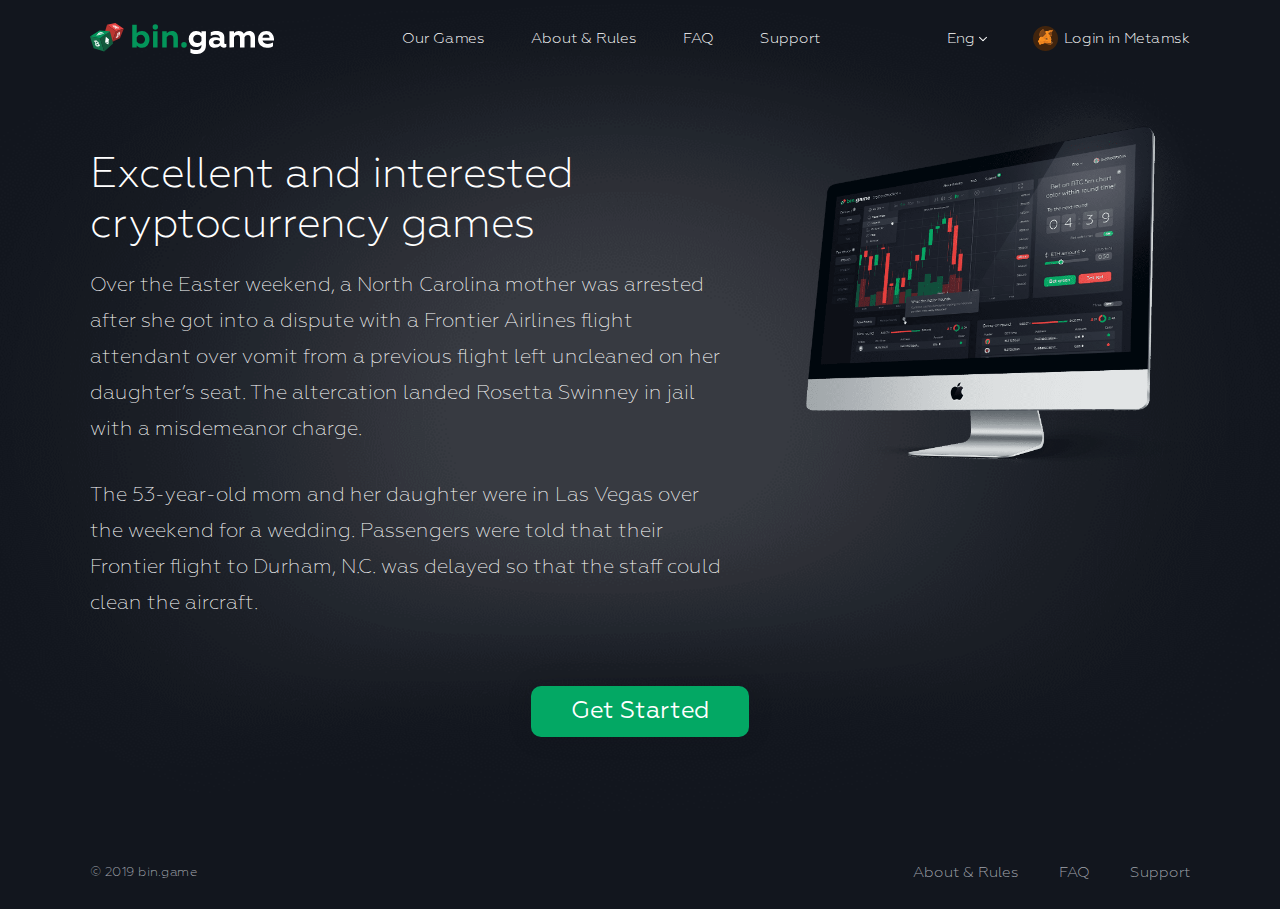
==== commit b5164a8e: "Add files via upload" ====
--- a/about.html
+++ b/about.html
@@ -12,6 +12,11 @@
 
 <svg aria-hidden="true" style="position: absolute; width: 0; height: 0; overflow: hidden;" version="1.1" xmlns="http://www.w3.org/2000/svg" xmlns:xlink="http://www.w3.org/1999/xlink">
 	<defs>
+	<symbol id="icon-ico-search" viewBox="0 0 32 32">
+	<title>ico-search</title>
+	<path d="M4.033 4.026v0c-2.492 2.493-4.033 5.936-4.033 9.739s1.541 7.246 4.033 9.739v0c2.492 2.492 5.935 4.034 9.739 4.034 7.606 0 13.773-6.166 13.773-13.773s-6.166-13.773-13.773-13.773c-3.803 0-7.246 1.542-9.739 4.034zM5.706 5.706c2.063-2.063 4.912-3.339 8.060-3.339 6.294 0 11.397 5.103 11.397 11.397s-5.103 11.397-11.397 11.397c-3.147 0-5.997-1.276-8.059-3.339v0c-2.062-2.062-3.337-4.911-3.337-8.058s1.275-5.996 3.337-8.058v0z"></path>
+	<path d="M22.053 22.047c0.28-0.28 0.667-0.453 1.094-0.453s0.814 0.173 1.094 0.453l7.28 7.281c0.291 0.282 0.472 0.676 0.472 1.112 0 0.854-0.692 1.546-1.546 1.546-0.438 0-0.833-0.182-1.114-0.474l-0-0-7.28-7.281c-0.278-0.28-0.45-0.666-0.45-1.092s0.172-0.812 0.45-1.092l-0 0z"></path>
+	</symbol>
 	<symbol id="icon-icon-arrow-down" viewBox="0 0 48 32">
 	<title>icon-arrow-down</title>
 	<path d="M-0.629 6.155l4.32-4.32 23.605 23.595-4.325 4.32z"></path>
@@ -142,7 +147,7 @@
 						</div>
 					</div>
 					<div class="full-wrap__item">
-						<img src="img/mac.png" alt="">
+						<img src="img/monitor.png" class="mac" alt="">
 					</div>
 				</div>
 				<div class="button text-center"><a href="#" class="btn btn--success btn--lg">Get Started</a></div>
--- a/css/style.css
+++ b/css/style.css
@@ -1 +1 @@
-@charset "UTF-8";.flip-clock-wrapper *{-webkit-box-sizing:border-box;-moz-box-sizing:border-box;-ms-box-sizing:border-box;-o-box-sizing:border-box;box-sizing:border-box;-webkit-backface-visibility:hidden;-moz-backface-visibility:hidden;-ms-backface-visibility:hidden;-o-backface-visibility:hidden;backface-visibility:hidden}.flip-clock-wrapper a{cursor:pointer;text-decoration:none;color:#ccc}.flip-clock-wrapper a:hover{color:#fff}.flip-clock-wrapper.clearfix:after,.flip-clock-wrapper.clearfix:before{content:" ";display:table}.flip-clock-wrapper.clearfix:after{clear:both}.flip-clock-wrapper{font:300 11px Geometria,sans-serif;-webkit-user-select:none;text-align:center;position:relative;width:100%;margin:1em}.flip-clock-meridium{background:0 0!important;box-shadow:0 0 0!important;font-size:36px!important}.flip-clock-meridium a{color:#313333}.flip-clock-wrapper:after,.flip-clock-wrapper:before{content:" ";display:table}.flip-clock-wrapper:after{clear:both}.flip-clock-wrapper ul{list-style:none;position:relative;float:left;margin:3px;width:64px;height:80px;font-size:60px;line-height:77px;border-radius:10px}.flip-clock-wrapper ul li{z-index:1;position:absolute;left:0;top:0;width:100%;height:100%;line-height:77px;text-decoration:none!important}.flip-clock-wrapper ul li:first-child{z-index:2}.flip-clock-wrapper ul li a{display:block;height:100%;-webkit-perspective:200px;-moz-perspective:200px;perspective:200px;margin:0!important;overflow:visible!important;cursor:default!important}.flip-clock-wrapper ul li a div{z-index:1;position:absolute;left:0;width:100%;height:50%;font-size:60px;overflow:hidden}.flip-clock-wrapper ul li a div .shadow{position:absolute;width:100%;height:100%;z-index:2}.flip-clock-wrapper ul li a div.up{-webkit-transform-origin:50% 100%;-moz-transform-origin:50% 100%;-ms-transform-origin:50% 100%;-o-transform-origin:50% 100%;transform-origin:50% 100%;top:0}.flip-clock-wrapper ul li a div.up:after{content:"";position:absolute;top:38px;left:0;z-index:5;width:100%;height:2px;background:#3d414a;border-bottom:1px solid #2d323b}.flip-clock-wrapper ul li a div.down{-webkit-transform-origin:50% 0;-moz-transform-origin:50% 0;-ms-transform-origin:50% 0;-o-transform-origin:50% 0;transform-origin:50% 0;bottom:0;border-bottom-left-radius:10px;border-bottom-right-radius:10px}.flip-clock-wrapper ul li a div div.inn{position:absolute;left:0;z-index:1;width:100%;height:200%;color:#fff;text-align:center;background-color:#323740;border-radius:10px;font-size:60px}.flip-clock-wrapper ul li a div.up div.inn{top:0}.flip-clock-wrapper ul li a div.down div.inn{bottom:0}.flip-clock-wrapper ul.play li.flip-clock-before{z-index:3}.flip-clock-wrapper .flip{box-shadow:0 0 24px rgba(18,22,30,.15)}.flip-clock-wrapper ul.play li.flip-clock-active{-webkit-animation:10ms linear .49s both asd;-moz-animation:10ms linear .49s both asd;animation:10ms linear .49s both asd;z-index:5}.flip-clock-divider{float:left;display:inline-block;position:relative;width:20px;margin:3px 0;height:80px}.flip-clock-divider:first-child{width:0}.flip-clock-dot{display:block;background:#3c4049;width:9px;height:9px;position:absolute;border-radius:50%;left:5px}.minutes{display:none}.flip-clock-divider .flip-clock-label{position:absolute;top:-1.5em;right:-86px;color:#000;display:none;text-shadow:none}.flip-clock-divider.minutes .flip-clock-label{right:-88px}.flip-clock-divider.seconds .flip-clock-label{right:-91px}.flip-clock-dot.top{top:23px}.flip-clock-dot.bottom{bottom:24px}@-webkit-keyframes asd{0%{z-index:2}100%{z-index:4}}@-moz-keyframes asd{0%{z-index:2}100%{z-index:4}}@-o-keyframes asd{0%{z-index:2}100%{z-index:4}}@keyframes asd{0%{z-index:2}100%{z-index:4}}.flip-clock-wrapper ul.play li.flip-clock-active .down{z-index:2;-webkit-animation:.5s linear .5s both turn;-moz-animation:.5s linear .5s both turn;animation:.5s linear .5s both turn}@-webkit-keyframes turn{0%{-webkit-transform:rotateX(90deg)}100%{-webkit-transform:rotateX(0)}}@-moz-keyframes turn{0%{-moz-transform:rotateX(90deg)}100%{-moz-transform:rotateX(0)}}@-o-keyframes turn{0%{-o-transform:rotateX(90deg)}100%{-o-transform:rotateX(0)}}@keyframes turn{0%{transform:rotateX(90deg)}100%{transform:rotateX(0)}}.flip-clock-wrapper ul.play li.flip-clock-before .up{z-index:2;-webkit-animation:.5s linear both turn2;-moz-animation:.5s linear both turn2;animation:.5s linear both turn2}@-webkit-keyframes turn2{0%{-webkit-transform:rotateX(0)}100%{-webkit-transform:rotateX(-90deg)}}@-moz-keyframes turn2{0%{-moz-transform:rotateX(0)}100%{-moz-transform:rotateX(-90deg)}}@-o-keyframes turn2{0%{-o-transform:rotateX(0)}100%{-o-transform:rotateX(-90deg)}}@keyframes turn2{0%{transform:rotateX(0)}100%{transform:rotateX(-90deg)}}.flip-clock-wrapper ul li.flip-clock-active{z-index:3}.flip-clock-wrapper ul.play li.flip-clock-before .up .shadow{-webkit-animation:.5s linear both show;-moz-animation:.5s linear both show;animation:.5s linear both show}.flip-clock-wrapper ul.play li.flip-clock-active .up .shadow{-webkit-animation:.5s linear .3s both hide;-moz-animation:.5s linear .3s both hide;animation:.5s linear .3s both hide}.flip-clock-wrapper ul.play li.flip-clock-before .down .shadow{-webkit-animation:.5s linear both show;-moz-animation:.5s linear both show;animation:.5s linear both show}.flip-clock-wrapper ul.play li.flip-clock-active .down .shadow{-webkit-animation:.5s linear .3s both hide;-moz-animation:.5s linear .3s both hide;animation:.5s linear .2s both hide}@-webkit-keyframes show{0%{opacity:0}100%{opacity:1}}@-moz-keyframes show{0%{opacity:0}100%{opacity:1}}@-o-keyframes show{0%{opacity:0}100%{opacity:1}}@keyframes show{0%{opacity:0}100%{opacity:1}}@-webkit-keyframes hide{0%{opacity:1}100%{opacity:0}}@-moz-keyframes hide{0%{opacity:1}100%{opacity:0}}@-o-keyframes hide{0%{opacity:1}100%{opacity:0}}@keyframes hide{0%{opacity:1}100%{opacity:0}}a,abbr,acronym,address,applet,article,aside,audio,b,big,blockquote,body,canvas,caption,center,cite,code,dd,del,details,dfn,div,dl,dt,em,embed,fieldset,figcaption,figure,footer,form,h1,h2,h3,h4,h5,h6,header,hgroup,html,i,iframe,img,ins,kbd,label,legend,li,main,mark,menu,nav,object,ol,output,p,pre,q,ruby,s,samp,section,small,span,strike,strong,sub,summary,sup,table,tbody,td,tfoot,th,thead,time,tr,tt,u,ul,var,video{margin:0;padding:0;border:0;font-size:100%}article,aside,details,figcaption,figure,footer,header,hgroup,main,menu,nav,section{display:block}blockquote,q{quotes:none}blockquote:after,blockquote:before,q:after,q:before{content:'';content:none}table{border-collapse:collapse;border-width:0;padding:0;margin:0}html{height:100%;-webkit-text-size-adjust:none;-ms-text-size-adjust:none;font-size:62.5%}input,textarea{color:#333;outline:0;border-radius:0;-moz-border-radius:0;-webkit-border-radius:0;-webkit-appearance:none}button,input[type=button],input[type=submit]{cursor:pointer;-webkit-appearance:none;outline:0}form,td{margin:0;padding:0}a{color:inherit;font-family:inherit;-webkit-transition:.3s linear;transition:.3s linear;text-decoration:none;outline:0;-webkit-tap-highlight-color:transparent;-webkit-tap-highlight-color:transparent}*,:after,:before{box-sizing:border-box}.slick-slider{position:relative;display:block;box-sizing:border-box;-webkit-user-select:none;-moz-user-select:none;-ms-user-select:none;user-select:none;-webkit-touch-callout:none;-khtml-user-select:none;-ms-touch-action:pan-y;touch-action:pan-y;-webkit-tap-highlight-color:transparent}.slick-list{position:relative;display:block;overflow:hidden;margin:0;padding:0}.slick-list:focus{outline:0}.slick-list.dragging{cursor:pointer;cursor:hand}.slick-slider .slick-list,.slick-slider .slick-track{-webkit-transform:translate3d(0,0,0);-ms-transform:translate3d(0,0,0);transform:translate3d(0,0,0)}.slick-track{position:relative;top:0;left:0;display:block}.slick-track:before{display:table;content:''}.slick-track:after{display:table;content:'';clear:both}.slick-loading .slick-track{visibility:hidden}[dir=rtl] .slick-slide{float:right}.slick-slide{display:none;float:left;height:100%;min-height:1px}.slick-slide img{display:block}.slick-slide.slick-loading img{display:none}.slick-slide.dragging img{pointer-events:none}.slick-slide:focus{outline:0}.slick-initialized .slick-slide{display:block}.slick-loading .slick-slide{visibility:hidden}.slick-vertical .slick-slide{display:block;height:auto;border:1px solid transparent}.slick-arrow.slick-hidden{display:none}.slick-arrow{position:absolute;top:50%;z-index:1;-webkit-transform:translate(0,-50%);-ms-transform:translate(0,-50%);transform:translate(0,-50%)}.slick-prev{left:0}.slick-next{right:0}.slick-disabled{opacity:.6}.slick-dots{list-style:none;text-align:center}.slick-dots li{display:inline-block;vertical-align:middle;margin:0 .7rem}.slick-dots li.slick-active button{background:#fff}.slick-dots li button{border:none;background-color:rgba(255,255,255,.5);padding:0;height:1rem;width:1rem;border-radius:50%;text-indent:-999px;overflow:hidden;-webkit-transition:.2s linear;transition:.2s linear}.fancybox-image,.fancybox-inner,.fancybox-nav,.fancybox-nav span,.fancybox-outer,.fancybox-skin,.fancybox-tmp,.fancybox-wrap,.fancybox-wrap iframe,.fancybox-wrap object{padding:0;margin:0;border:0;outline:0;vertical-align:top}.fancybox-wrap{position:absolute;top:0;left:0;z-index:8020}.fancybox-skin{position:relative}.fancybox-opened{z-index:8030}.fancybox-outer{position:relative}.fancybox-inner{position:relative;overflow:hidden}.fancybox-type-iframe .fancybox-inner{-webkit-overflow-scrolling:touch}.fancybox-error{white-space:nowrap}.fancybox-iframe,.fancybox-image{display:block;width:100%;height:100%}.fancybox-image{max-width:100%;max-height:100%}#fancybox-loading,.fancybox-next span,.fancybox-prev span{background-image:url(../img/fancybox_sprite.png?ver1.0)}#fancybox-loading{position:fixed;top:50%;left:50%;margin-top:-22px;margin-left:-22px;background-position:0 -108px;opacity:.8;cursor:pointer;z-index:8060}#fancybox-loading div{width:44px;height:44px;background:url(../img/fancybox_loading.gif?ver1.0) center center no-repeat}.fancybox-close{position:absolute;top:-1.5rem;right:1.5rem;cursor:pointer;z-index:8040;color:#818181;font-size:1.2rem;line-height:1.4rem}.fancybox-close:before{content:'Закрыть  \2716';display:block}.fancybox-close:hover{color:#fff}.fancybox-nav{position:absolute;top:0;width:6rem;height:100%;cursor:pointer;text-decoration:none;-webkit-tap-highlight-color:transparent;z-index:8040}.fancybox-prev{left:-6rem}.fancybox-next{right:-6rem}.fancybox-type-image .fancybox-skin{padding-left:6rem!important;padding-right:6rem!important}.fancybox-nav span{position:absolute;top:50%;width:36px;height:34px;margin-top:-18px;cursor:pointer;z-index:8040}.fancybox-prev span{left:10px;background-position:0 -36px}.fancybox-next span{right:10px;background-position:0 -72px}.fancybox-nav:hover span{visibility:visible}.fancybox-tmp{position:absolute;top:-99999px;left:-99999px;visibility:hidden;max-width:99999px;max-height:99999px;overflow:visible!important}.fancybox-lock{overflow:hidden!important;width:auto}.fancybox-lock body{overflow:hidden!important}.fancybox-lock-test{overflow-y:hidden!important}.fancybox-overlay{position:absolute;top:0;left:0;overflow:hidden;display:none;z-index:8010;background:rgba(0,0,0,.8)}.fancybox-overlay-fixed{position:fixed;bottom:0;right:0}.fancybox-lock .fancybox-overlay{overflow:auto;overflow-y:scroll}.fancybox-title{visibility:hidden;font:13px/20px "Helvetica Neue",Helvetica,Arial,sans-serif;position:relative;text-shadow:none;z-index:8050}.fancybox-opened .fancybox-title{visibility:visible}.fancybox-title-float-wrap{position:absolute;bottom:0;right:50%;margin-bottom:-35px;z-index:8050;text-align:center}.fancybox-title-float-wrap .child{display:inline-block;margin-right:-100%;padding:2px 20px;background:rgba(0,0,0,.8);border-radius:15px;text-shadow:0 1px 2px #222;color:#fff;font-weight:700;line-height:24px;white-space:nowrap}.fancybox-title-outside-wrap{position:relative;margin-top:10px;color:#fff}.fancybox-title-inside-wrap{padding-top:10px}.fancybox-title-over-wrap{position:absolute;bottom:0;left:0;color:#fff;padding:10px;background:rgba(0,0,0,.8)}@font-face{font-family:Geometria;src:url(../fonts/Geometria-ExtraLight.eot);src:url(../fonts/Geometria-ExtraLight.eot?#iefix) format("embedded-opentype"),url(../fonts/Geometria-ExtraLight.woff2) format("woff2"),url(../fonts/Geometria-ExtraLight.woff?ver1.0) format("woff"),url(../fonts/Geometria-ExtraLight.ttf) format("truetype"),url(../fonts/Geometria-ExtraLight.svg#Geometria-ExtraLight) format("svg");font-style:normal;font-weight:200}@font-face{font-family:Geometria;src:url(../fonts/Geometria-Light.eot);src:url(../fonts/Geometria-Light.eot?#iefix) format("embedded-opentype"),url(../fonts/Geometria-Light.woff2) format("woff2"),url(../fonts/Geometria-Light.woff?ver1.0) format("woff"),url(../fonts/Geometria-Light.ttf) format("truetype"),url(../fonts/Geometria-Light.svg#Geometria-Light) format("svg");font-style:normal;font-weight:300}@font-face{font-family:Geometria;src:url(../fonts/Geometria.eot);src:url(../fonts/Geometria.eot?#iefix) format("embedded-opentype"),url(../fonts/Geometria.woff2) format("woff2"),url(../fonts/Geometria.woff?ver1.0) format("woff"),url(../fonts/Geometria.ttf) format("truetype"),url(../fonts/Geometria.svg#Geometria) format("svg");font-style:normal;font-weight:400}@font-face{font-family:Geometria;src:url(../fonts/Geometria-Medium.eot);src:url(../fonts/Geometria-Medium.eot?#iefix) format("embedded-opentype"),url(../fonts/Geometria-Medium.woff2) format("woff2"),url(../fonts/Geometria-Medium.woff?ver1.0) format("woff"),url(../fonts/Geometria-Medium.ttf) format("truetype"),url(../fonts/Geometria-Medium.svg#Geometria-Medium) format("svg");font-style:normal;font-weight:600}@font-face{font-family:Geometria;src:url(../fonts/Geometria-Bold.eot);src:url(../fonts/Geometria-Bold.eot?#iefix) format("embedded-opentype"),url(../fonts/Geometria-Bold.woff2) format("woff2"),url(../fonts/Geometria-Bold.woff?ver1.0) format("woff"),url(../fonts/Geometria-Bold.ttf) format("truetype"),url(../fonts/Geometria-Bold.svg#Geometria-Bold) format("svg");font-style:normal;font-weight:700}@font-face{font-family:Geometria;src:url(../fonts/Geometria-ExtraBold.eot);src:url(../fonts/Geometria-ExtraBold.eot?#iefix) format("embedded-opentype"),url(../fonts/Geometria-ExtraBold.woff2) format("woff2"),url(../fonts/Geometria-ExtraBold.woff?ver1.0) format("woff"),url(../fonts/Geometria-ExtraBold.ttf) format("truetype"),url(../fonts/Geometria-ExtraBold.svg#Geometria-ExtraBold) format("svg");font-style:normal;font-weight:900}html.b-fixed{overflow:hidden;position:relative;height:100%;margin-right:17px}html.b-fixed.ios{margin-right:0}body{margin:0;padding:0;position:relative;-webkit-font-smoothing:antialiased;-moz-osx-font-smoothing:grayscale;color:#fff;font:400 1.6rem/1.4 Geometria,Arial,sans-serif;background:#12161e;min-height:100%;display:-webkit-box;display:-webkit-flex;display:-ms-flexbox;display:flex}body.page-home .box-cryp{display:none}body.page-home .header{position:absolute;top:0;left:0}.popup{position:absolute;left:-9999px;top:-9999px;opacity:0}.window-open{position:relative;width:130rem;max-width:100%}.main-wrapper{padding:0;min-width:32rem;position:relative;overflow-x:hidden;opacity:1;-webkit-box-flex:1;-webkit-flex:1 1 auto;-ms-flex:1 1 auto;flex:1 1 auto;display:-webkit-box;display:-webkit-flex;display:-ms-flexbox;display:flex;-webkit-box-orient:vertical;-webkit-box-direction:normal;-webkit-flex-flow:column nowrap;-ms-flex-flow:column nowrap;flex-flow:column nowrap;min-height:100vh;width:100%}.wrapper{width:100%;min-width:32rem;max-width:158rem;padding:0 4rem;margin:0 auto;position:relative}.text-left{text-align:left!important}.text-center{text-align:center!important}.text-right{text-align:right!important}.text-success{color:#0d955f!important}.text-danger{color:#e34341!important}.nowrap{white-space:nowrap}.word-break{word-break:break-all}h1{font-size:5.4rem;font-weight:300;margin-bottom:2rem;margin-top:0}h2{font-size:5.4rem;font-weight:300;margin-top:3rem;margin-bottom:2rem}h3{font-size:2.2rem;margin-top:3rem;margin-bottom:2rem;font-weight:700}h4{font-size:1.9rem}h5{font-size:1.6rem}p{margin-bottom:2rem}ol:not([class]) li,ul:not([class]) li{margin-bottom:1rem}img{display:block;max-width:100%}.loaded .main-wrapper{visibility:hidden;opacity:0;-webkit-transition:opacity .3s;transition:opacity .3s}.loaded .icon-load{display:-webkit-box;display:-webkit-flex;display:-ms-flexbox;display:flex}.icon-load{position:fixed;top:0;left:0;right:0;bottom:0;display:none;-webkit-box-pack:center;-webkit-justify-content:center;-ms-flex-pack:center;justify-content:center;-webkit-box-align:center;-webkit-align-items:center;-ms-flex-align:center;align-items:center;width:auto}.ball{width:3rem;height:3rem;border-radius:1.5rem;background:#fff;opacity:.3}.a{margin-right:1rem;-webkit-animation:.7s ease-out infinite alternate ball-a;animation:.7s ease-out infinite alternate ball-a}.b{margin-right:1rem;-webkit-animation:.7s ease-out .2s infinite alternate ball-b;animation:.7s ease-out .2s infinite alternate ball-b}.c{-webkit-animation:.7s ease-out .4s infinite alternate ball-c;animation:.7s ease-out .4s infinite alternate ball-c}@-webkit-keyframes ball-a{from{height:2rem;opacity:.3;background:#fff}to{height:7rem;opacity:1;background:green}}@keyframes ball-a{from{height:2rem;opacity:.3;background:#fff}to{height:7rem;opacity:1;background:green}}@-webkit-keyframes ball-b{from{height:2rem;opacity:.3;background:#fff}to{height:6.5rem;opacity:1;background:#ff0}}@keyframes ball-b{from{height:2rem;opacity:.3;background:#fff}to{height:6.5rem;opacity:1;background:#ff0}}@-webkit-keyframes ball-c{from{height:2rem;opacity:.3;background:#fff}to{height:6rem;opacity:1;background:red}}@keyframes ball-c{from{height:2rem;opacity:.3;background:#fff}to{height:6rem;opacity:1;background:red}}.dropdown{position:relative}.dropdown-menu{position:absolute;display:none;top:100%;left:0;margin-top:.5rem;box-shadow:1rem 1rem 1.9rem .5rem rgba(0,0,0,.05);background-color:#272c35;list-style:none;z-index:3;width:100%;min-width:10rem;max-width:25rem;border-radius:.5rem}.dropdown-menu--right{left:auto;right:0;text-align:right}.dropdown-menu li.active a{background:#363c46}.dropdown-menu li:first-child{border-radius:.5rem .5rem 0 0;overflow:hidden}.dropdown-menu li:last-child{border-radius:0 0 .5rem .5rem;overflow:hidden}.dropdown-menu a{display:block;color:#fff;font-size:1.3rem;font-weight:300;padding:.7rem 2.5rem}.dropdown-menu a:hover{background:#363c46}.dropdown-menu.open{display:block}.slider{height:1.2rem;border-radius:.6rem;position:relative;margin:2rem 0;background-color:#3c4049}.slider__range{height:100%;position:absolute;left:0;top:0;border-radius:.6rem;background-color:#03a864}.slider__handler{position:absolute;top:-.5rem;left:0;margin-left:-.5rem;width:2.2rem;height:2.2rem;border:.3rem solid #fff;border-radius:50%;background-color:#03a864}.slider-input{width:7.2rem;height:3.4rem;border-radius:1rem;font-size:2.2rem;display:inline-block;color:#fff;text-align:center;padding:0 .8rem;border:none;font-weight:300;font-family:Geometria;background-color:#3c4049}.row{margin-left:-1rem;margin-right:-1rem;display:-webkit-box;display:-webkit-flex;display:-ms-flexbox;display:flex;-webkit-flex-wrap:wrap;-ms-flex-wrap:wrap;flex-wrap:wrap}.row .col{padding-left:1rem;padding-right:1rem}.row .col-6{width:50%}.sup{display:inline-block;vertical-align:super;position:relative;top:-.4rem;margin-top:-.1rem;min-width:1.8rem;height:1.8rem;line-height:1.8rem;text-align:center;color:#fff;font-weight:700;border-radius:50%;font-size:1.2rem;background-color:#03a864}.info-block{display:inline-block;vertical-align:super;position:relative;z-index:6}@media screen and (min-width:1025px){.info-block:hover .info-block__dropdown{display:block;visibility:visible;overflow:visible;height:auto;width:auto;opacity:1}}@media screen and (max-width:1024px){.info-block.open .info-block__dropdown{display:block;visibility:visible;overflow:visible;height:auto;width:auto;opacity:1}}.info-block--right .info-block__dropdown{left:auto;right:1.4rem}.info-block--top .info-block__dropdown{bottom:auto;top:1.4rem}.info-block--center .info-block__dropdown{left:50%;-webkit-transform:translate(-50%,0);-ms-transform:translate(-50%,0);transform:translate(-50%,0);right:auto;margin-top:1rem}.info-block__symbol{width:1.8rem;height:1.8rem;position:relative;cursor:pointer;z-index:6;display:block;border-radius:50%;line-height:1.8rem;color:#fff;font-size:1.2rem;font-weight:700;text-align:center;padding-left:.1rem;background-color:#696f7c;-webkit-transition:.2s linear;transition:.2s linear}.info-block__symbol:hover{background:#535761}.info-block__dropdown{position:absolute;bottom:1.4rem;left:1.4rem;box-shadow:1rem 1rem 1.9rem .5rem rgba(0,0,0,.05);border-radius:.5rem;padding:1.5rem 3rem;background-color:#363c46;min-width:30rem;opacity:0;visibility:hidden;overflow:hidden;-webkit-transition:.2s linear .1s;transition:.2s linear .1s;z-index:5}.info-block__title{font-size:1.8rem;font-weight:300}.info-block__text{color:#b2b5bb;font-size:1.3rem;font-weight:300}.nav-tab-list{list-style:none;display:-webkit-box;display:-webkit-flex;display:-ms-flexbox;display:flex;-webkit-box-align:center;-webkit-align-items:center;-ms-flex-align:center;align-items:center}.nav-tab-list__item{margin-right:1rem;margin-bottom:1rem;position:relative}.nav-tab-list__item--info{position:relative;height:4.2rem}.nav-tab-list__item--info .info-block{position:absolute;top:0;left:0}.nav-tab-list__item.active .nav-tab-list__link{background-color:#242932;color:#fff}.nav-tab-list__item.active .nav-tab-list__link:after{content:'';display:block;top:100%;left:50%;-webkit-transform:translate(-50%,0);-ms-transform:translate(-50%,0);transform:translate(-50%,0);position:absolute;width:0;height:0;border-style:solid;border-width:.6rem 1rem 0;border-color:#242932 transparent transparent}.nav-tab-list__item.last{margin-left:auto;margin-right:0}.nav-tab-list__link{display:-webkit-box;display:-webkit-flex;display:-ms-flexbox;display:flex;-webkit-box-align:center;-webkit-align-items:center;-ms-flex-align:center;align-items:center;text-align:center;position:relative;padding:.5rem 1.8rem;font-weight:500;font-size:1.4rem;color:#696f7c;height:4.2rem;box-shadow:0 1.1rem 5.4rem rgba(18,22,30,.2);border-radius:.5rem;background-color:#151a23}.nav-tab-list__link:hover{color:#fff;background:#1b212b}.box{box-shadow:0 1.1rem 5.4rem rgba(18,22,30,.2);border-radius:.5rem;background-color:#1e222c}.marker-circle{display:inline-block;vertical-align:middle;width:1.2rem;height:1.2rem;border-radius:50%}.marker-circle--success{background-color:#03a864}.marker-circle--danger{background:#e54441}.circle{display:block;font-size:0}.svg-circle circle{fill:transparent;stroke:#e34341;stroke-width:7;stroke-dasharray:75px 75px}.svg-circle circle:nth-child(2n){fill:transparent;stroke:#0d955f;stroke-width:7;fill-rule:#1e222c}.hide{position:absolute;left:0;top:0;height:0;width:0;overflow:hidden;z-index:-1;opacity:0;visibility:hidden}.tab-cont{opacity:1;-webkit-transition:opacity .4s;transition:opacity .4s;visibility:visible}.tab-cont.hide{opacity:0}.icon{display:inline-block;width:1em;height:1em;stroke-width:0;stroke:currentColor;fill:currentColor;-webkit-transition:.3s linear;transition:.3s linear;position:relative}.btn,a.btn{position:relative;top:0;display:-webkit-inline-box;display:-webkit-inline-flex;display:-ms-inline-flexbox;display:inline-flex;-webkit-box-align:center;-webkit-align-items:center;-ms-flex-align:center;align-items:center;-webkit-box-pack:center;-webkit-justify-content:center;-ms-flex-pack:center;justify-content:center;vertical-align:middle;height:4.2rem;padding:0 2rem;color:#fff;font:2rem/1.6rem Geometria,Arial,sans-serif;text-align:center;text-decoration:none;border:none;background:0 0;border-radius:1rem;cursor:pointer;box-shadow:0 0 2.4rem rgba(18,22,30,.15);-webkit-transition:.2s linear,background .2s linear;transition:.2s linear,background .2s linear}.btn:hover,a.btn:hover{top:-.4rem;text-decoration:none;color:#fff}.btn--success,a.btn--success{background-color:#03a864}.btn--success:hover,a.btn--success:hover{background:#07b86f}.btn--danger,a.btn--danger{background-color:#e54441}.btn--danger:hover,a.btn--danger:hover{background:#f1524f}.btn--block,a.btn--block{display:-webkit-box;display:-webkit-flex;display:-ms-flexbox;display:flex;width:100%}.btn--lg,a.btn--lg{font-size:2.4rem;height:5.1rem;padding:0 4rem}button.btn,input.btn{display:inline-block}button.btn--block,input.btn--block{display:block;width:100%}.buttons{display:-webkit-box;display:-webkit-flex;display:-ms-flexbox;display:flex;-webkit-flex-wrap:wrap;-ms-flex-wrap:wrap;flex-wrap:wrap;margin:0 -.7rem}.buttons__item{min-width:12rem;-webkit-box-flex:1;-webkit-flex:1;-ms-flex:1;flex:1;padding:0 .7rem}.form-field{margin-bottom:2rem}.form-input{display:block;width:100%;height:4.6rem;padding:0 2.5rem;color:#fff;font:300 2.2rem Geometria,Arial,sans-serif;border:none;border-radius:2.3rem;background-color:#1e222c}.form-input:hover{border-color:#a7a7a7}.form-input:-ms-input-placeholder{color:#7d7d7d}.form-input::-ms-input-placeholder{color:#7d7d7d}.form-input::placeholder{color:#7d7d7d}.form-input:-moz-placeholder,.form-input::-moz-placeholder{color:#7d7d7d;opacity:1}.form-input::-webkit-input-placeholder{color:#7d7d7d}input[type=search]{-webkit-appearance:none}::-ms-clear{width:0;height:0}textarea.form-input{height:auto;min-height:16.4rem;padding-top:1rem;resize:none;overflow:auto}label{display:block;font-weight:600;margin-bottom:.5rem}.checkbox input[type=checkbox]{display:none}.checkbox:hover .checkbox__text:before{background-image:url(../img/check.svg);background-repeat:no-repeat;background-position:center;background-size:1rem .7rem}.checkbox:active .checkbox__text:before{background:#739b41}.checkbox__text{padding-left:2.7rem;min-height:1.8rem;display:block;font-size:1.5rem;font-weight:400;line-height:1.4;position:relative}.checkbox__text:before{content:'';display:block;position:absolute;left:0;top:.2rem;width:1.8rem;height:1.8rem;border-radius:.1rem;-webkit-transition:.2s linear;transition:.2s linear}.switch-block{display:-webkit-inline-box;display:-webkit-inline-flex;display:-ms-inline-flexbox;display:inline-flex;-webkit-box-align:center;-webkit-align-items:center;-ms-flex-align:center;align-items:center;margin:0;cursor:pointer}.switch-block input{display:none}.switch-block input:checked~.switch-block__checkbox .switch-block__swiper{left:3.6rem;background-color:#03a864}.switch-block input:checked~.switch-block__checkbox .switch-block__swiper:hover{background:#07b86f}.switch-block input:checked~.switch-block__checkbox .switch-block__swiper .off{display:none}.switch-block input:checked~.switch-block__checkbox .switch-block__swiper .on{display:block}.switch-block__text{color:#a1a5ad;font-size:1.5rem;margin-right:1rem;-webkit-box-flex:1;-webkit-flex:1;-ms-flex:1;flex:1;min-width:1px;font-weight:300}.switch-block__checkbox{-webkit-box-flex:0;-webkit-flex:none;-ms-flex:none;flex:none;width:7.9rem;height:2rem;border-radius:1rem;background-color:#323740;position:relative}.switch-block__swiper{position:absolute;top:0;left:0;width:4.3rem;text-align:center;color:#fff;font-size:1.2rem;font-weight:700;height:2rem;line-height:2rem;box-shadow:-.5rem 0 .3rem rgba(13,16,21,.15);border-radius:1rem;background-color:#565f6d;-webkit-transition:.2s linear;transition:.2s linear;text-transform:uppercase}.switch-block__swiper:hover{background:#68717f}.switch-block__swiper .on{display:none}.header{width:100%;min-width:32rem;text-align:left;-webkit-flex-shrink:0;-ms-flex-negative:0;flex-shrink:0;padding:2.3rem 0}.header__wrap{display:-webkit-box;display:-webkit-flex;display:-ms-flexbox;display:flex;-webkit-box-align:center;-webkit-align-items:center;-ms-flex-align:center;align-items:center}.navbar{display:-webkit-box;display:-webkit-flex;display:-ms-flexbox;display:flex;-webkit-box-align:center;-webkit-align-items:center;-ms-flex-align:center;align-items:center;-webkit-box-flex:1;-webkit-flex:1;-ms-flex:1;flex:1;min-width:1px}.navbar-menu{list-style:none;display:-webkit-box;display:-webkit-flex;display:-ms-flexbox;display:flex;margin:0 auto;-webkit-box-flex:0;-webkit-flex:none;-ms-flex:none;flex:none;min-width:1px;preferred-size:0;-webkit-flex-shrink:0;-ms-flex-negative:0;flex-shrink:0;-webkit-box-pack:center;-webkit-justify-content:center;-ms-flex-pack:center;justify-content:center;-webkit-box-align:center;-webkit-align-items:center;-ms-flex-align:center;align-items:center}.navbar-menu__item{margin:0 2.3rem}.navbar-menu__link{display:block;font-size:1.5rem;font-weight:300;white-space:nowrap}.navbar-menu__link span{display:inline-block;white-space:nowrap;vertical-align:top;padding-bottom:.2rem;padding-top:.3rem;border-bottom:.1rem solid transparent;-webkit-transition:.2s linear;transition:.2s linear}.navbar-menu__link .sup{margin-left:.3rem}.navbar-menu__link:hover{text-decoration:none}.navbar-menu__link:hover span{border-color:#4b5261}.navbar .box-lang,.navbar .user{-webkit-box-ordinal-group:2;-webkit-order:1;-ms-flex-order:1;order:1}.navbar-toggle{display:none}.logo{-webkit-box-flex:0;-webkit-flex:none;-ms-flex:none;flex:none;width:18.4rem;height:3rem}.logo a{font-size:3.1rem;font-weight:700;color:#03a864}.logo a span{color:#fff}.logo a:hover{text-decoration:none}.box-lang{margin:0 2.3rem 0 0;-webkit-box-flex:0;-webkit-flex:none;-ms-flex:none;flex:none}.box-cryp{margin-left:2rem;-webkit-box-flex:0;-webkit-flex:none;-ms-flex:none;flex:none}.box-lang .list-lang{width:auto;min-width:1px;left:-2rem}.box-lang .list-lang__link{padding-left:2rem;padding-right:2rem;white-space:nowrap}.box-cryp .list-cryp{width:auto;min-width:100%}.box-cryp .list-cryp__link{padding-left:2rem;padding-right:2rem;white-space:nowrap}.select-cryp,.select-lang{font-size:0;font-weight:300;display:block;cursor:pointer;white-space:nowrap}.select-cryp span,.select-lang span{display:inline-block;font-size:2.3rem}.select-cryp .icon,.select-lang .icon{font-size:.8rem;margin-left:.4rem}.select-lang span{font-size:1.5rem}.user{margin:0 0 0 2.3rem;-webkit-box-flex:0;-webkit-flex:none;-ms-flex:none;flex:none}.user__container{display:-webkit-box;display:-webkit-flex;display:-ms-flexbox;display:flex;-webkit-box-align:center;-webkit-align-items:center;-ms-flex-align:center;align-items:center}.user__img{-webkit-box-flex:0;-webkit-flex:none;-ms-flex:none;flex:none;width:2.5rem}.user__title{font-size:1.5rem;font-weight:300;display:block;-webkit-box-flex:1;-webkit-flex:1;-ms-flex:1;flex:1;min-width:1px;margin-left:.6rem;white-space:nowrap}.main{width:100%;min-width:32rem;text-align:left;-webkit-box-flex:1;-webkit-flex:1 1 auto;-ms-flex:1 1 auto;flex:1 1 auto}.section{padding:8rem 0}.section__btn{margin-left:5rem}.section__head{text-align:center;margin-bottom:4rem}.section__head>:last-child{margin-bottom:0}.section__head>:first-child{margin-top:0}.section__head.no-gutters{margin-bottom:0;padding:0}.section__head--columns{display:-webkit-box;display:-webkit-flex;display:-ms-flexbox;display:flex;-webkit-box-align:center;-webkit-align-items:center;-ms-flex-align:center;align-items:center}.section__head .search{margin-left:5rem}.section__title{margin:0 0 1.6rem;line-height:1.2}.section__description{font-size:2.4rem;font-weight:100;line-height:1.8;margin-bottom:3rem}.home{background:url(../img/home-bg.jpg) center/cover no-repeat;height:100vh;min-height:50rem;padding:8rem 0;display:-webkit-box;display:-webkit-flex;display:-ms-flexbox;display:flex;-webkit-box-align:center;-webkit-align-items:center;-ms-flex-align:center;align-items:center;text-align:center}.sec-video{min-height:80rem;display:-webkit-box;display:-webkit-flex;display:-ms-flexbox;display:flex;-webkit-box-align:center;-webkit-align-items:center;-ms-flex-align:center;align-items:center;background:url(../img/video-bg.jpg) center/cover no-repeat}.btn-play{width:15.4rem;height:15.3rem;background-color:#03a864;border-radius:50%;position:relative;display:inline-block}.btn-play:after{position:absolute;top:50%;left:50%;-webkit-transform:translate(-50%,-50%);-ms-transform:translate(-50%,-50%);transform:translate(-50%,-50%);margin-left:.8rem;content:'';display:block;width:0;height:0;border-style:solid;border-width:3.35rem 0 3.35rem 5.1rem;border-color:transparent transparent transparent #fff}.btn-play span{display:none}.btn-play:hover{background:#03804d}.sec-advantages{background:url(../img/advantages-bg.jpg) center/cover no-repeat}.button{margin-top:4.5rem}.bl-columns{display:-webkit-box;display:-webkit-flex;display:-ms-flexbox;display:flex;-webkit-box-pack:center;-webkit-justify-content:center;-ms-flex-pack:center;justify-content:center;-webkit-flex-wrap:wrap;-ms-flex-wrap:wrap;flex-wrap:wrap;margin:-2rem}.bl-columns--three{margin:-2rem -3rem}.bl-columns--three .bl-columns__item{width:34rem;padding:0 3rem}.bl-columns__item{width:30rem;min-width:26rem;text-align:center;padding:0 2rem;margin-top:2rem;margin-bottom:2rem}.bl-columns__icon{margin-bottom:1.6rem;font-size:0}.bl-columns__icon .icon{font-size:10rem;color:#03a864}.bl-columns__icon img{display:inline-block}.bl-columns__title{font-size:2.6rem;font-weight:300;margin-bottom:1.5rem}.bl-columns__description{margin-bottom:0;font-size:1.5rem;font-weight:100;line-height:1.8;color:#d6d6d6}.accordion__head{font-size:2.2rem;font-weight:200;margin-bottom:1.2rem}.accordion__head.open .link-dotted{border-color:transparent}.accordion__body{margin-bottom:3rem}.sec-technology{background:url(../img/advantages-bg.jpg) center/cover no-repeat}.sec-earn{padding:13rem 0;background:url(../img/earn-bg.jpg) center/cover no-repeat}.earn-left{max-width:47rem;margin-left:11rem;text-align:left}.earn-left .section__head{text-align:left}.app-buttons{display:-webkit-box;display:-webkit-flex;display:-ms-flexbox;display:flex;-webkit-flex-wrap:wrap;-ms-flex-wrap:wrap;flex-wrap:wrap}.app-btn{margin-right:2rem;margin-bottom:1.5rem}.sec-reviews{text-align:center;background:url(../img/advantages-bg.jpg) center/cover no-repeat}.slider-reviews-nav{max-width:108rem;margin:1rem auto 2rem}.slider-reviews-nav__item{text-align:center;padding:2rem 1rem}.slider-reviews-nav__item img{display:inline-block;width:10.5rem;height:10.5rem;border:.9rem solid transparent;border-radius:50%;-webkit-transition:.2s linear;transition:.2s linear}.slider-reviews-nav__item.slick-center img{border-color:#03a864;-webkit-transform:scale(1.2);-ms-transform:scale(1.2);transform:scale(1.2)}.slider-reviews{text-align:center;max-width:90rem;margin:0 auto;padding:0 8rem}.slider-reviews .slick-arrow{background-color:transparent;padding:0;border:none;font-size:0;-webkit-transition:.2s linear;transition:.2s linear}.slider-reviews .slick-arrow .icon{color:#fff;font-size:3.7rem}.slider-reviews .slick-arrow:hover{-webkit-transform:scale(1.06) translate(0,-50%);-ms-transform:scale(1.06) translate(0,-50%);transform:scale(1.06) translate(0,-50%)}.slider-reviews .slick-prev{left:0}.slider-reviews .slick-next{right:0}.slider-reviews .slick-dots{margin-top:3rem}.title-sm{font-weight:200;font-size:2.2rem;margin-bottom:1.3rem}.description-sm{color:#d6d6d6;font-weight:200;font-size:1.5rem;line-height:1.8}.sec-about{text-align:center;background:url(../img/about-bg.jpg) center/cover no-repeat}.slider-about-nav{max-width:128rem;margin:2rem auto}.slider-about-nav__img{display:-webkit-inline-box;display:-webkit-inline-flex;display:-ms-inline-flexbox;display:inline-flex;position:relative;height:12rem;-webkit-box-align:center;-webkit-align-items:center;-ms-flex-align:center;align-items:center;-webkit-box-pack:center;-webkit-justify-content:center;-ms-flex-pack:center;justify-content:center}.slider-about-nav__img:after{position:absolute;content:'';display:block;height:0;width:0;left:0;bottom:0;border-radius:.3rem;background-color:transparent;-webkit-transition:.2s linear;transition:.2s linear}.slider-about-nav__item{text-align:center;padding:.5rem 1rem;position:relative}.slider-about-nav__item img{display:inline-block;opacity:.3;-webkit-transition:.2s linear;transition:.2s linear}.slider-about-nav__item.slick-center .slider-about-nav__img:after{height:.5rem;width:100%;border-radius:.3rem;background-color:#03a864}.slider-about-nav__item.slick-center img{opacity:1}.slider-about{text-align:center;max-width:90rem;margin:0 auto;padding:0 8rem}.slider-about .slick-prev{left:0}.slider-about .slick-next{right:0}.slider-about .slick-arrow{background-color:transparent;padding:0;border:none;font-size:0;-webkit-transition:.2s linear;transition:.2s linear}.slider-about .slick-arrow .icon{color:#fff;font-size:3.7rem}.slider-about .slick-arrow:hover{-webkit-transform:scale(1.06) translate(0,-50%);-ms-transform:scale(1.06) translate(0,-50%);transform:scale(1.06) translate(0,-50%)}.slider-about .slick-dots{margin-top:3rem}.sec-faq{text-align:center;background:url(../img/advantages-bg.jpg) center/cover no-repeat}.mx-wrap{max-width:75rem;margin:3rem auto 0}.block-links{margin-top:4rem;margin-bottom:5rem}.link-dotted{border-bottom:.1rem dotted}.link-dotted:hover{border-color:transparent}.video-block{height:0;padding-top:56.25%;position:relative}.video-block iframe,.video-block video{height:100%;width:100%;position:absolute;top:0;left:0;right:0;bottom:0}.sec-full{padding:13rem 0 10rem;background-repeat:no-repeat;background-position:center}.sec-full .section__description{font-size:2.2rem}.full-wrap{display:-webkit-box;display:-webkit-flex;display:-ms-flexbox;display:flex;-webkit-flex-wrap:wrap;-ms-flex-wrap:wrap;flex-wrap:wrap;margin:0 -3rem;padding:0 8rem}.full-wrap--no-flex{display:block;margin:0}.full-wrap .section__head{text-align:left}.full-wrap__item{width:50%;padding:2rem 3rem}.full-wrap__item img{margin:0 auto}.sec-contacts{background-size:cover}.contacts-form__button{margin-top:4rem}.sec-support .full-wrap{max-width:120rem}.search{position:relative;width:33.9rem}.search .form-input{padding-right:7rem}.search__button{position:absolute;right:0;top:0;height:4.6rem;width:6rem;background:url(../img/zoom.png) center no-repeat;border:none}.support-wrap__tbody,.support-wrap__thead{display:-webkit-box;display:-webkit-flex;display:-ms-flexbox;display:flex;-webkit-flex-wrap:wrap;-ms-flex-wrap:wrap;flex-wrap:wrap;margin-bottom:2.5rem}.support-wrap__td,.support-wrap__th{-webkit-box-flex:1;-webkit-flex:1;-ms-flex:1;flex:1;font-size:1.3rem;color:#a1a5ad}.support-wrap__td .date,.support-wrap__th .date{padding-top:.8rem;display:block}.support-wrap__td:first-child,.support-wrap__th:first-child{width:10rem;-webkit-box-flex:0;-webkit-flex:none;-ms-flex:none;flex:none}.date{color:#7d7f83}.accordion-list__head{font-size:2.6rem;font-weight:300;color:#fff;margin-bottom:.5rem;position:relative;padding-left:4rem;cursor:pointer;padding-top:.6rem;padding-bottom:.6rem}.accordion-list__head:before{content:'';display:block;position:absolute;left:0;top:1.2rem;width:2.5rem;height:2.5rem;border:.2rem solid #03a864;border-radius:50%;-webkit-transition:.2s linear;transition:.2s linear}.accordion-list__head.open:before{border-width:.7rem}.accordion-list__body{font-size:1.5rem;color:#afafaf;font-weight:300;line-height:1.8;padding-left:4rem}.b-logo{color:#d6d6d6;font-weight:700}.b-alert{position:relative;background-color:#191d26;padding:4.2rem 5rem;margin:4rem 0 2rem}.b-alert>:last-child{margin-bottom:0}.b-alert>:first-child{margin-top:0}.b-alert:before{content:'';display:block;position:absolute;left:0;bottom:100%;background:url(../img/b-alert--angolo.png) center no-repeat;width:3.6rem;height:2rem}.b-alert__close{display:block;position:absolute;right:1.5rem;top:1.5rem;height:2.1rem;width:2.1rem;cursor:pointer;background:url(../img/close.png) center no-repeat}.wrap{display:-webkit-box;display:-webkit-flex;display:-ms-flexbox;display:flex;-webkit-box-align:start;-webkit-align-items:flex-start;-ms-flex-align:start;align-items:flex-start}.wrap .content{-webkit-box-flex:1;-webkit-flex:1;-ms-flex:1;flex:1;min-width:1px}.nav-sidebar{width:12.9rem;-webkit-box-flex:0;-webkit-flex:none;-ms-flex:none;flex:none;margin-right:2rem}.nav-sidebar__inner{margin-bottom:3.2rem}.nav-sidebar__title{font-size:1.8rem;font-weight:300;margin-bottom:1.6rem}.nav-sidebar-menu{list-style:none}.nav-sidebar-menu__item{margin-bottom:1rem;position:relative}.nav-sidebar-menu__item:last-child{margin-bottom:0}.nav-sidebar-menu__item .info-block{right:-.2rem;top:-.2rem;position:absolute}.nav-sidebar-menu__link{display:-webkit-box;display:-webkit-flex;display:-ms-flexbox;display:flex;-webkit-box-align:center;-webkit-align-items:center;-ms-flex-align:center;align-items:center;-webkit-box-pack:center;-webkit-justify-content:center;-ms-flex-pack:center;justify-content:center;text-transform:uppercase;color:#696f7c;font-size:1.3rem;box-shadow:0 1.1rem 5.4rem rgba(18,22,30,.2);border-radius:.5rem;background-color:#151a23;padding:.5rem 1.1rem;text-align:center;position:relative;height:4.2rem}.nav-sidebar-menu__link.active{background-color:#242932;color:#fff;border-radius:.5rem .3rem .3rem .5rem}.nav-sidebar-menu__link.active:after{content:'';display:block;position:absolute;left:100%;top:.1rem;width:0;height:0;border-style:solid;border-width:2rem 0 2rem .6rem;border-color:transparent transparent transparent #242932}.nav-sidebar-menu__link:hover{color:#fff;background:#1b212b}.box-graphic{-webkit-box-flex:1;-webkit-flex:1;-ms-flex:1;flex:1;min-width:1px;display:-webkit-box;display:-webkit-flex;display:-ms-flexbox;display:flex}.graphic-img{width:100%;max-height:560px}.box-control{-webkit-box-flex:0;-webkit-flex:none;-ms-flex:none;flex:none;width:42rem;display:-webkit-box;display:-webkit-flex;display:-ms-flexbox;display:flex}.control,.graphic{box-shadow:0 1.1rem 5.4rem rgba(18,22,30,.2);border-radius:.5rem;background-color:#1e222c;width:100%;margin-bottom:3rem;position:relative}.control{padding:3.2rem 4.1rem}.control__title{font-size:2.8rem;font-weight:100;text-align:center;line-height:1.25;margin-bottom:3.7rem}.control .info-block{right:2rem;top:2rem;position:absolute}.timer{max-width:30rem;margin-left:auto;margin-right:auto}.timer__title{font-size:2.2rem;font-weight:200}.clock{width:auto;margin:1.5rem -.3rem}.bet{display:-webkit-box;display:-webkit-flex;display:-ms-flexbox;display:flex;margin:4.5rem -1.5rem 3.5rem}.bet__left{-webkit-box-flex:1;-webkit-flex:1;-ms-flex:1;flex:1;min-width:1px;padding-left:1.5rem;padding-right:1.5rem}.bet__right{-webkit-box-flex:0;-webkit-flex:none;-ms-flex:none;flex:none;padding-left:1.5rem;padding-right:1.5rem;text-align:right;padding-top:.5rem}.bet-select{display:-webkit-box;display:-webkit-flex;display:-ms-flexbox;display:flex;-webkit-box-align:center;-webkit-align-items:center;-ms-flex-align:center;align-items:center;cursor:pointer;margin-bottom:1rem}.bet-select__icon{-webkit-box-flex:0;-webkit-flex:none;-ms-flex:none;flex:none;margin-right:1rem}.bet-select .icon{margin-left:.8rem}.bet-select__text{font-size:2.2rem;font-weight:200;white-space:nowrap;line-height:1.4;border-bottom:.1rem dotted #6e7076}.bet-nav__list{display:none}.bet-nav__link{display:-webkit-box!important;display:-webkit-flex!important;display:-ms-flexbox!important;display:flex!important;-webkit-box-align:center;-webkit-align-items:center;-ms-flex-align:center;align-items:center}.bet-nav__icon{-webkit-box-flex:0;-webkit-flex:none;-ms-flex:none;flex:none;margin-right:1.4rem}.bet__count{color:#a1a5ad;font-size:1.5rem;margin-bottom:.6rem}.tabs-column{width:50%;display:-webkit-box;display:-webkit-flex;display:-ms-flexbox;display:flex;margin-bottom:1rem}.box-table{width:100%}.box-table__head{display:-webkit-box;display:-webkit-flex;display:-ms-flexbox;display:flex;-webkit-box-align:center;-webkit-align-items:center;-ms-flex-align:center;align-items:center;padding:1.3rem 3rem}.box-table__head .rate{margin-left:auto}.box-table__head+.box-table__body{padding-top:0}.box-table__title{font-size:1.8rem;font-weight:300;line-height:1.4;padding-bottom:.2rem}.box-table .box-progress{margin:0 4rem;-webkit-box-flex:1;-webkit-flex:1 0 auto;-ms-flex:1 0 auto;flex:1 0 auto}.box-table__body{padding:2rem 3rem}.box-progress{display:-webkit-box;display:-webkit-flex;display:-ms-flexbox;display:flex;-webkit-box-align:center;-webkit-align-items:center;-ms-flex-align:center;align-items:center}.box-progress__text{-webkit-box-flex:0;-webkit-flex:none;-ms-flex:none;flex:none;font-size:1.1rem;font-weight:200;text-transform:uppercase}.box-progress .progress{-webkit-box-flex:1;-webkit-flex:1;-ms-flex:1;flex:1;margin:0 .7rem}.progress{-webkit-box-flex:1;-webkit-flex:1;-ms-flex:1;flex:1;min-width:9rem;background:#0d955f;height:.7rem;max-width:16.3rem;border-radius:.3rem}.progress__bar{background-color:#e54441;height:.7rem;border-radius:.3rem}.rate{display:-webkit-box;display:-webkit-flex;display:-ms-flexbox;display:flex;-webkit-box-align:center;-webkit-align-items:center;-ms-flex-align:center;align-items:center}.rate__users{margin:0 .5rem;font-size:1.1rem;font-weight:300;white-space:nowrap}.table{width:100%}.table th{font-size:1.3rem;font-weight:300;color:#a1a5ad;padding:0 .8rem .8rem;text-align:left}.table td{font-size:1.3rem;font-weight:300;color:#fff;padding:.5rem .8rem;text-align:left;background-color:#292f39}.table td .icon{vertical-align:middle;position:relative;top:-.1rem}.table td:first-child{border-radius:.5rem 0 0 .5rem;padding-left:1.6rem}.table td:last-child{border-radius:0 .5rem .5rem 0;padding-right:1.6rem}.table tr:not(.spacer):hover td{background:#313741}.table tr.spacer{height:.5rem}.table tbody tr:nth-child(4n-1) td{background-color:#232732}.table tbody tr:nth-child(4n-1):not(.spacer):hover td{background:#2c303d}.t-address{overflow:hidden;-ms-text-overflow:ellipsis;text-overflow:ellipsis;white-space:nowrap}.footer{width:100%;min-width:32rem;-webkit-flex-shrink:0;-ms-flex-negative:0;flex-shrink:0;padding:2.5rem 0}.footer__wrap{display:-webkit-box;display:-webkit-flex;display:-ms-flexbox;display:flex;-webkit-flex-wrap:wrap;-ms-flex-wrap:wrap;flex-wrap:wrap;-webkit-box-pack:justify;-webkit-justify-content:space-between;-ms-flex-pack:justify;justify-content:space-between;-webkit-box-align:center;-webkit-align-items:center;-ms-flex-align:center;align-items:center}.footer-nav{list-style:none;display:-webkit-box;display:-webkit-flex;display:-ms-flexbox;display:flex;-webkit-box-align:center;-webkit-align-items:center;-ms-flex-align:center;align-items:center;-webkit-flex-wrap:wrap;-ms-flex-wrap:wrap;flex-wrap:wrap}.footer-nav__item{margin-right:4rem}.footer-nav__item:last-child{margin-right:0}.footer-nav__link{color:#a1a5ad;font-weight:300;font-size:1.5rem}.footer-nav__link:hover{color:#fff}.copyright{color:#a1a5ad;font-weight:300;font-size:1.3rem}@media screen and (max-width:1599px){.wrapper{max-width:1380px}.box-table__body,.box-table__head{padding-left:2.5rem;padding-right:2.5rem}.box-table__title{font-size:1.6rem}.box-table .box-progress{margin:0 2rem}.full-wrap{padding:0}}@media screen and (max-width:1399px){.wrapper{max-width:1180px}.box-control{width:38rem}.control{padding:3rem}.control__title{font-size:2.6rem}.timer__title{font-size:2rem}.tabs-column{width:100%}.full-wrap .section__title{font-size:4.2rem}.full-wrap__item:nth-child(2){width:40%}.full-wrap__item:nth-child(1){width:60%}.sec-full .section__description{font-size:2rem}}@media screen and (max-width:1200px){.wrapper{max-width:992px}.wrapper .box-control,.wrapper .box-graphic{width:100%}.wrapper .box-lang{margin-right:1.5rem}.wrapper .user{margin-left:1.5rem}.wrapper .navbar-menu__item{margin-left:1.5rem;margin-right:1.5rem}.select-cryp span,.select-lang span{font-size:1.5rem}.sec-video{min-height:1px;padding:12rem 0}.earn-left{margin-left:0}.section__btn,.section__head .search{margin-left:3rem}}@media screen and (max-width:1024px){.main-wrapper{min-height:1px}h1{font-size:4.2rem}.section__description{font-size:2rem}.section__head--columns{display:block;text-align:left!important}.section__head .search{margin-left:0;display:inline-block;vertical-align:middle;margin-right:3rem;width:100%;max-width:33.6rem;margin-top:1.2rem}.section__btn{display:inline-block;vertical-align:middle;margin-left:0;margin-top:1.2rem!important}.hidden-ipad{display:none!important}.wrapper{padding-left:2rem;padding-right:2rem}.list-lang{right:auto!important;left:0!important;text-align:left}body{padding-top:8rem}body.page-home{padding-top:5.2rem}.header{position:fixed!important;top:0;left:0;width:100%;box-shadow:.1rem .2rem 2.9rem #0c1016;background-color:#141922;z-index:98;padding:1.1rem 0}.header__wrap{-webkit-box-pack:justify;-webkit-justify-content:space-between;-ms-flex-pack:justify;justify-content:space-between}.navbar{padding:9rem 3rem 6rem;display:none;position:fixed;top:0;left:0;width:100%;bottom:-4rem;overflow:hidden;overflow-y:auto;text-align:center;z-index:99;background-color:rgba(20,25,34,.98)}.navbar .box-cryp,.navbar .box-lang,.navbar .user{display:inline-block;vertical-align:middle;margin-bottom:2rem;margin-left:0;margin-right:1.5rem}.navbar .user{margin-right:0}.navbar.open{display:block}.navbar-menu{margin-left:0;margin-right:0;margin-top:2rem;width:100%;-webkit-box-ordinal-group:2;-webkit-order:1;-ms-flex-order:1;order:1;display:block}.navbar-menu__item{margin:0 0 2rem}.navbar-menu__link{font-size:2.6rem}.navbar-toggle{position:relative;display:block;height:2.1rem;width:2.7rem;background-color:transparent;border:none;padding:0;z-index:100}.navbar-toggle .bar{padding:0;width:2.7rem;height:.3rem;background-color:#fff;display:block;border-radius:.2rem;-webkit-transition:.4s ease-in-out,-webkit-transform .4s ease-in-out .4s;transition:.4s ease-in-out,transform .4s ease-in-out .4s,-webkit-transform .4s ease-in-out .4s;position:absolute}.navbar-toggle .bar1{top:.1rem}.navbar-toggle .bar4{top:.9rem}.navbar-toggle .bar5{bottom:.1rem}.navbar-toggle .bar2{width:.1rem;-webkit-transform:rotate(90deg);-ms-transform:rotate(90deg);transform:rotate(90deg);left:1.3rem}.navbar-toggle .bar2,.navbar-toggle .bar3{top:.9rem}.navbar-toggle .bar3{width:.1rem;left:1.3rem;right:0}.navbar-toggle.active .bar1{top:.13rem;background-color:transparent}.navbar-toggle.active .bar2{left:0;width:2.3rem;-webkit-transform:rotate(45deg);-ms-transform:rotate(45deg);transform:rotate(45deg)}.navbar-toggle.active .bar3{left:0;width:2.3rem;-webkit-transform:rotate(-45deg);-ms-transform:rotate(-45deg);transform:rotate(-45deg)}.navbar-toggle.active .bar4{background-color:transparent}.navbar-toggle.active .bar5{bottom:1.3rem;background-color:transparent}.btn-play{width:12rem;height:12rem}.sec-earn,.sec-video{padding:9rem 0}.sec-advantages,.sec-faq,.sec-reviews,.sec-technology{background-image:-webkit-linear-gradient(top,#151826 20%,#2a2c3a 80%,#151826 100%);background-image:linear-gradient(to bottom,#151826 20%,#2a2c3a 80%,#151826 100%)}.bl-columns__title{font-size:2.2rem}.title-sm{font-size:2rem}.full-wrap{-webkit-box-orient:vertical;-webkit-box-direction:normal;-webkit-flex-direction:column;-ms-flex-direction:column;flex-direction:column;max-width:75rem;margin:0 auto}.full-wrap .section__head{text-align:center}.full-wrap__item:nth-child(1){width:100%;-webkit-box-ordinal-group:2;-webkit-order:1;-ms-flex-order:1;order:1;padding:2rem 0}.full-wrap__item:nth-child(2){width:100%;padding:2rem 0}.full-wrap__item:nth-child(2) img{max-width:30rem;width:100%}.sec-full{min-height:1px;padding:8rem 0}}@media screen and (max-width:767px){.full-wrap .section__title,h1{font-size:3.8rem}.home{height:auto}.wrap{display:block}.nav-sidebar{width:auto;margin-right:0}.nav-sidebar__title{display:-webkit-box;display:-webkit-flex;display:-ms-flexbox;display:flex;-webkit-box-align:center;-webkit-align-items:center;-ms-flex-align:center;align-items:center;-webkit-flex-wrap:wrap;-ms-flex-wrap:wrap;flex-wrap:wrap;margin-bottom:1.5rem;font-size:1.8rem;font-weight:300}.nav-sidebar__title .info-block{margin-left:1rem}.nav-sidebar-menu{display:-webkit-box;display:-webkit-flex;display:-ms-flexbox;display:flex;-webkit-flex-wrap:wrap;-ms-flex-wrap:wrap;flex-wrap:wrap}.nav-sidebar-menu__item{margin:0 .8rem .8rem 0}.nav-sidebar-menu__item .info-block{display:none}.nav-sidebar-menu__link:after{display:none!important}.slider-about,.slider-reviews{padding:0}.support-wrap__tbody,.support-wrap__thead{display:block}.support-wrap__td,.support-wrap__th{margin-bottom:1rem}.accordion-list__body{padding-left:0}.b-alert{padding:3rem 2rem}}@media screen and (max-width:680px){.full-wrap .section__title,h1{font-size:3rem}.sec-full .section__description,.section__description{font-size:1.8rem;line-height:1.6}.section{padding:8rem 0!important}.sec-full{padding:6rem 0}.accordion-list__head,.accordion__head,.title-sm{font-size:1.8rem}.accordion-list__head:before{top:.6rem;margin-bottom:1rem}.btn,a.btn{font-size:1.6rem;height:3.5rem;padding-bottom:.2rem}.btn--lg,a.btn--lg{height:5rem;font-size:2rem}.bl-columns--three{margin-left:-2rem;margin-right:-2rem}.bl-columns--three .bl-columns__item{padding-left:2rem;padding-right:2rem}.buttons__item .btn{padding-left:1rem;padding-right:1rem}.box-table__head{-webkit-flex-wrap:wrap;-ms-flex-wrap:wrap;flex-wrap:wrap}.box-table__head .box-progress{margin-left:0;margin-right:0;width:100%;-webkit-box-ordinal-group:2;-webkit-order:1;-ms-flex-order:1;order:1;margin-top:1rem}.box-table__head .box-progress .progress{max-width:100%}.control{padding:3rem 2rem}.control__title{font-size:2.4rem}.control .info-block{right:1rem;top:1rem}.info-block__dropdown{min-width:20rem;max-width:25rem;padding:1.5rem}.timer{max-width:24rem}.flip-clock-wrapper ul{width:5.2rem;height:6.5rem}.flip-clock-wrapper ul li{line-height:65px}.ios .flip-clock-wrapper ul li{line-height:73px}.flip-clock-divider{width:10px;margin-left:.1rem;margin-right:.1rem;height:6.5rem}.flip-clock-dot{left:.1rem}.flip-clock-dot.top{top:1.9rem}.flip-clock-dot.bottom{bottom:1.5rem}.flip-clock-wrapper ul li a div.up:after{top:30px}.switch-block__text{font-size:1.2rem}.bet-select__text{font-size:1.8rem}.bet{margin-left:-.8rem;margin-right:-.8rem}.bet__left,.bet__right{padding-left:.8rem;padding-right:.8rem}.bet__count{font-size:1.2rem}.slider-input{width:5.9rem;font-size:1.8rem;height:2.8rem}.slider{margin:1.2rem 0;height:1.1rem}.nav-tab-list__link{font-size:1.4rem;padding-left:1.3rem;padding-right:1.3rem}.nav-tab-list__item--info,.nav-tab-list__item.last{display:none}.box-table__body,.box-table__head{padding-left:1.7rem;padding-right:1.7rem}.footer{text-align:center}.footer .copyright{-webkit-box-ordinal-group:2;-webkit-order:1;-ms-flex-order:1;order:1;width:100%;color:#4b515c}.footer-nav{width:100%;-webkit-box-pack:center;-webkit-justify-content:center;-ms-flex-pack:center;justify-content:center}.footer-nav__item{margin-bottom:.8rem}}@media screen and (min-width:481px){.visible-xs{display:none!important}}@media screen and (max-width:480px){.bl-columns__title,.sec-full .section__description,.section__description{font-size:1.6rem}.hidden-xs{display:none!important}.table td,.table th{padding-left:.4rem;padding-right:.4rem;font-size:1.2rem}.table td:first-child,.table th:first-child{padding-left:.8rem}.table td:last-child,.table th:last-child{padding-right:.8rem}.t-address{max-width:6rem;width:100%}.t-success .amount{color:#04b66f}.t-danger .amount{color:#ff4845}}+@charset "UTF-8";.flip-clock-wrapper *{-webkit-box-sizing:border-box;-moz-box-sizing:border-box;-ms-box-sizing:border-box;-o-box-sizing:border-box;box-sizing:border-box;-webkit-backface-visibility:hidden;-moz-backface-visibility:hidden;-ms-backface-visibility:hidden;-o-backface-visibility:hidden;backface-visibility:hidden}.flip-clock-wrapper a{cursor:pointer;text-decoration:none;color:#ccc}.flip-clock-wrapper a:hover{color:#fff}.flip-clock-wrapper.clearfix:after,.flip-clock-wrapper.clearfix:before{content:" ";display:table}.flip-clock-wrapper.clearfix:after{clear:both}.flip-clock-wrapper{font:300 11px Geometria,sans-serif;-webkit-user-select:none;text-align:center;position:relative;width:100%;margin:1em}.flip-clock-meridium{background:0 0!important;box-shadow:0 0 0!important;font-size:36px!important}.flip-clock-meridium a{color:#313333}.flip-clock-wrapper:after,.flip-clock-wrapper:before{content:" ";display:table}.flip-clock-wrapper:after{clear:both}.flip-clock-wrapper ul{list-style:none;position:relative;float:left;margin:3px;width:64px;height:80px;font-size:60px;line-height:77px;border-radius:10px}.flip-clock-wrapper ul li{z-index:1;position:absolute;left:0;top:0;width:100%;height:100%;line-height:77px;text-decoration:none!important}.flip-clock-wrapper ul li:first-child{z-index:2}.flip-clock-wrapper ul li a{display:block;height:100%;-webkit-perspective:200px;-moz-perspective:200px;perspective:200px;margin:0!important;overflow:visible!important;cursor:default!important}.flip-clock-wrapper ul li a div{z-index:1;position:absolute;left:0;width:100%;height:50%;font-size:60px;overflow:hidden}.flip-clock-wrapper ul li a div .shadow{position:absolute;width:100%;height:100%;z-index:2}.flip-clock-wrapper ul li a div.up{-webkit-transform-origin:50% 100%;-moz-transform-origin:50% 100%;-ms-transform-origin:50% 100%;-o-transform-origin:50% 100%;transform-origin:50% 100%;top:0}.flip-clock-wrapper ul li a div.up:after{content:"";position:absolute;top:38px;left:0;z-index:5;width:100%;height:2px;background:#3d414a;border-bottom:1px solid #2d323b}.flip-clock-wrapper ul li a div.down{-webkit-transform-origin:50% 0;-moz-transform-origin:50% 0;-ms-transform-origin:50% 0;-o-transform-origin:50% 0;transform-origin:50% 0;bottom:0;border-bottom-left-radius:10px;border-bottom-right-radius:10px}.flip-clock-wrapper ul li a div div.inn{position:absolute;left:0;z-index:1;width:100%;height:200%;color:#fff;text-align:center;background-color:#323740;border-radius:10px;font-size:60px}.flip-clock-wrapper ul li a div.up div.inn{top:0}.flip-clock-wrapper ul li a div.down div.inn{bottom:0}.flip-clock-wrapper ul.play li.flip-clock-before{z-index:3}.flip-clock-wrapper .flip{box-shadow:0 0 24px rgba(18,22,30,.15)}.flip-clock-wrapper ul.play li.flip-clock-active{-webkit-animation:10ms linear .49s both asd;-moz-animation:10ms linear .49s both asd;animation:10ms linear .49s both asd;z-index:5}.flip-clock-divider{float:left;display:inline-block;position:relative;width:20px;margin:3px 0;height:80px}.flip-clock-divider:first-child{width:0}.flip-clock-dot{display:block;background:#3c4049;width:9px;height:9px;position:absolute;border-radius:50%;left:5px}.minutes{display:none}.flip-clock-divider .flip-clock-label{position:absolute;top:-1.5em;right:-86px;color:#000;display:none;text-shadow:none}.flip-clock-divider.minutes .flip-clock-label{right:-88px}.flip-clock-divider.seconds .flip-clock-label{right:-91px}.flip-clock-dot.top{top:23px}.flip-clock-dot.bottom{bottom:24px}@-webkit-keyframes asd{0%{z-index:2}100%{z-index:4}}@-moz-keyframes asd{0%{z-index:2}100%{z-index:4}}@-o-keyframes asd{0%{z-index:2}100%{z-index:4}}@keyframes asd{0%{z-index:2}100%{z-index:4}}.flip-clock-wrapper ul.play li.flip-clock-active .down{z-index:2;-webkit-animation:.5s linear .5s both turn;-moz-animation:.5s linear .5s both turn;animation:.5s linear .5s both turn}@-webkit-keyframes turn{0%{-webkit-transform:rotateX(90deg)}100%{-webkit-transform:rotateX(0)}}@-moz-keyframes turn{0%{-moz-transform:rotateX(90deg)}100%{-moz-transform:rotateX(0)}}@-o-keyframes turn{0%{-o-transform:rotateX(90deg)}100%{-o-transform:rotateX(0)}}@keyframes turn{0%{transform:rotateX(90deg)}100%{transform:rotateX(0)}}.flip-clock-wrapper ul.play li.flip-clock-before .up{z-index:2;-webkit-animation:.5s linear both turn2;-moz-animation:.5s linear both turn2;animation:.5s linear both turn2}@-webkit-keyframes turn2{0%{-webkit-transform:rotateX(0)}100%{-webkit-transform:rotateX(-90deg)}}@-moz-keyframes turn2{0%{-moz-transform:rotateX(0)}100%{-moz-transform:rotateX(-90deg)}}@-o-keyframes turn2{0%{-o-transform:rotateX(0)}100%{-o-transform:rotateX(-90deg)}}@keyframes turn2{0%{transform:rotateX(0)}100%{transform:rotateX(-90deg)}}.flip-clock-wrapper ul li.flip-clock-active{z-index:3}.flip-clock-wrapper ul.play li.flip-clock-before .up .shadow{-webkit-animation:.5s linear both show;-moz-animation:.5s linear both show;animation:.5s linear both show}.flip-clock-wrapper ul.play li.flip-clock-active .up .shadow{-webkit-animation:.5s linear .3s both hide;-moz-animation:.5s linear .3s both hide;animation:.5s linear .3s both hide}.flip-clock-wrapper ul.play li.flip-clock-before .down .shadow{-webkit-animation:.5s linear both show;-moz-animation:.5s linear both show;animation:.5s linear both show}.flip-clock-wrapper ul.play li.flip-clock-active .down .shadow{-webkit-animation:.5s linear .3s both hide;-moz-animation:.5s linear .3s both hide;animation:.5s linear .2s both hide}@-webkit-keyframes show{0%{opacity:0}100%{opacity:1}}@-moz-keyframes show{0%{opacity:0}100%{opacity:1}}@-o-keyframes show{0%{opacity:0}100%{opacity:1}}@keyframes show{0%{opacity:0}100%{opacity:1}}@-webkit-keyframes hide{0%{opacity:1}100%{opacity:0}}@-moz-keyframes hide{0%{opacity:1}100%{opacity:0}}@-o-keyframes hide{0%{opacity:1}100%{opacity:0}}@keyframes hide{0%{opacity:1}100%{opacity:0}}a,abbr,acronym,address,applet,article,aside,audio,b,big,blockquote,body,canvas,caption,center,cite,code,dd,del,details,dfn,div,dl,dt,em,embed,fieldset,figcaption,figure,footer,form,h1,h2,h3,h4,h5,h6,header,hgroup,html,i,iframe,img,ins,kbd,label,legend,li,main,mark,menu,nav,object,ol,output,p,pre,q,ruby,s,samp,section,small,span,strike,strong,sub,summary,sup,table,tbody,td,tfoot,th,thead,time,tr,tt,u,ul,var,video{margin:0;padding:0;border:0;font-size:100%}article,aside,details,figcaption,figure,footer,header,hgroup,main,menu,nav,section{display:block}blockquote,q{quotes:none}blockquote:after,blockquote:before,q:after,q:before{content:'';content:none}table{border-collapse:collapse;border-width:0;padding:0;margin:0}html{height:100%;-webkit-text-size-adjust:none;-ms-text-size-adjust:none;font-size:62.5%}input,textarea{color:#333;outline:0;border-radius:0;-moz-border-radius:0;-webkit-border-radius:0;-webkit-appearance:none}button,input[type=button],input[type=submit]{cursor:pointer;-webkit-appearance:none;outline:0}form,td{margin:0;padding:0}a{color:inherit;font-family:inherit;-webkit-transition:.3s linear;transition:.3s linear;text-decoration:none;outline:0;-webkit-tap-highlight-color:transparent;-webkit-tap-highlight-color:transparent}*,:after,:before{box-sizing:border-box}.slick-slider{position:relative;display:block;box-sizing:border-box;-webkit-user-select:none;-moz-user-select:none;-ms-user-select:none;user-select:none;-webkit-touch-callout:none;-khtml-user-select:none;-ms-touch-action:pan-y;touch-action:pan-y;-webkit-tap-highlight-color:transparent}.slick-list{position:relative;display:block;overflow:hidden;margin:0;padding:0}.slick-list:focus{outline:0}.slick-list.dragging{cursor:pointer;cursor:hand}.slick-slider .slick-list,.slick-slider .slick-track{-webkit-transform:translate3d(0,0,0);-ms-transform:translate3d(0,0,0);transform:translate3d(0,0,0)}.slick-track{position:relative;top:0;left:0;display:block}.slick-track:before{display:table;content:''}.slick-track:after{display:table;content:'';clear:both}.slick-loading .slick-track{visibility:hidden}[dir=rtl] .slick-slide{float:right}.slick-slide{display:none;float:left;height:100%;min-height:1px}.slick-slide img{display:block}.slick-slide.slick-loading img{display:none}.slick-slide.dragging img{pointer-events:none}.slick-slide:focus{outline:0}.slick-initialized .slick-slide{display:block}.slick-loading .slick-slide{visibility:hidden}.slick-vertical .slick-slide{display:block;height:auto;border:1px solid transparent}.slick-arrow.slick-hidden{display:none}.slick-arrow{position:absolute;top:50%;z-index:1;-webkit-transform:translate(0,-50%);-ms-transform:translate(0,-50%);transform:translate(0,-50%)}.slick-prev{left:0}.slick-next{right:0}.slick-disabled{opacity:.6}.slick-dots{list-style:none;text-align:center}.slick-dots li{display:inline-block;vertical-align:middle;margin:0 .7rem}.slick-dots li.slick-active button{background:#fff}.slick-dots li button{border:none;background-color:rgba(255,255,255,.5);padding:0;height:1rem;width:1rem;border-radius:50%;text-indent:-999px;overflow:hidden;-webkit-transition:.2s linear;transition:.2s linear}.fancybox-image,.fancybox-inner,.fancybox-nav,.fancybox-nav span,.fancybox-outer,.fancybox-skin,.fancybox-tmp,.fancybox-wrap,.fancybox-wrap iframe,.fancybox-wrap object{padding:0;margin:0;border:0;outline:0;vertical-align:top}.fancybox-wrap{position:absolute;top:0;left:0;z-index:8020}.fancybox-skin{position:relative}.fancybox-opened{z-index:8030}.fancybox-outer{position:relative}.fancybox-inner{position:relative;overflow:hidden}.fancybox-type-iframe .fancybox-inner{-webkit-overflow-scrolling:touch}.fancybox-error{white-space:nowrap}.fancybox-iframe,.fancybox-image{display:block;width:100%;height:100%}.fancybox-image{max-width:100%;max-height:100%}#fancybox-loading,.fancybox-next span,.fancybox-prev span{background-image:url(../img/fancybox_sprite.png?ver1.0)}#fancybox-loading{position:fixed;top:50%;left:50%;margin-top:-22px;margin-left:-22px;background-position:0 -108px;opacity:.8;cursor:pointer;z-index:8060}#fancybox-loading div{width:44px;height:44px;background:url(../img/fancybox_loading.gif?ver1.0) center center no-repeat}.fancybox-close{position:absolute;top:-1.5rem;right:1.5rem;cursor:pointer;z-index:8040;color:#818181;font-size:1.2rem;line-height:1.4rem}.fancybox-close:before{content:'Закрыть  \2716';display:block}.fancybox-close:hover{color:#fff}.fancybox-nav{position:absolute;top:0;width:6rem;height:100%;cursor:pointer;text-decoration:none;-webkit-tap-highlight-color:transparent;z-index:8040}.fancybox-prev{left:-6rem}.fancybox-next{right:-6rem}.fancybox-type-image .fancybox-skin{padding-left:6rem!important;padding-right:6rem!important}.fancybox-nav span{position:absolute;top:50%;width:36px;height:34px;margin-top:-18px;cursor:pointer;z-index:8040}.fancybox-prev span{left:10px;background-position:0 -36px}.fancybox-next span{right:10px;background-position:0 -72px}.fancybox-nav:hover span{visibility:visible}.fancybox-tmp{position:absolute;top:-99999px;left:-99999px;visibility:hidden;max-width:99999px;max-height:99999px;overflow:visible!important}.fancybox-lock{overflow:hidden!important;width:auto}.fancybox-lock body{overflow:hidden!important}.fancybox-lock-test{overflow-y:hidden!important}.fancybox-overlay{position:absolute;top:0;left:0;overflow:hidden;display:none;z-index:8010;background:rgba(0,0,0,.8)}.fancybox-overlay-fixed{position:fixed;bottom:0;right:0}.fancybox-lock .fancybox-overlay{overflow:auto;overflow-y:scroll}.fancybox-title{visibility:hidden;font:13px/20px "Helvetica Neue",Helvetica,Arial,sans-serif;position:relative;text-shadow:none;z-index:8050}.fancybox-opened .fancybox-title{visibility:visible}.fancybox-title-float-wrap{position:absolute;bottom:0;right:50%;margin-bottom:-35px;z-index:8050;text-align:center}.fancybox-title-float-wrap .child{display:inline-block;margin-right:-100%;padding:2px 20px;background:rgba(0,0,0,.8);border-radius:15px;text-shadow:0 1px 2px #222;color:#fff;font-weight:700;line-height:24px;white-space:nowrap}.fancybox-title-outside-wrap{position:relative;margin-top:10px;color:#fff}.fancybox-title-inside-wrap{padding-top:10px}.fancybox-title-over-wrap{position:absolute;bottom:0;left:0;color:#fff;padding:10px;background:rgba(0,0,0,.8)}@font-face{font-family:Geometria;src:url(../fonts/Geometria-ExtraLight.eot);src:url(../fonts/Geometria-ExtraLight.eot?#iefix) format("embedded-opentype"),url(../fonts/Geometria-ExtraLight.woff2) format("woff2"),url(../fonts/Geometria-ExtraLight.woff?ver1.0) format("woff"),url(../fonts/Geometria-ExtraLight.ttf) format("truetype"),url(../fonts/Geometria-ExtraLight.svg#Geometria-ExtraLight) format("svg");font-style:normal;font-weight:200}@font-face{font-family:Geometria;src:url(../fonts/Geometria-Light.eot);src:url(../fonts/Geometria-Light.eot?#iefix) format("embedded-opentype"),url(../fonts/Geometria-Light.woff2) format("woff2"),url(../fonts/Geometria-Light.woff?ver1.0) format("woff"),url(../fonts/Geometria-Light.ttf) format("truetype"),url(../fonts/Geometria-Light.svg#Geometria-Light) format("svg");font-style:normal;font-weight:300}@font-face{font-family:Geometria;src:url(../fonts/Geometria.eot);src:url(../fonts/Geometria.eot?#iefix) format("embedded-opentype"),url(../fonts/Geometria.woff2) format("woff2"),url(../fonts/Geometria.woff?ver1.0) format("woff"),url(../fonts/Geometria.ttf) format("truetype"),url(../fonts/Geometria.svg#Geometria) format("svg");font-style:normal;font-weight:400}@font-face{font-family:Geometria;src:url(../fonts/Geometria-Medium.eot);src:url(../fonts/Geometria-Medium.eot?#iefix) format("embedded-opentype"),url(../fonts/Geometria-Medium.woff2) format("woff2"),url(../fonts/Geometria-Medium.woff?ver1.0) format("woff"),url(../fonts/Geometria-Medium.ttf) format("truetype"),url(../fonts/Geometria-Medium.svg#Geometria-Medium) format("svg");font-style:normal;font-weight:600}@font-face{font-family:Geometria;src:url(../fonts/Geometria-Bold.eot);src:url(../fonts/Geometria-Bold.eot?#iefix) format("embedded-opentype"),url(../fonts/Geometria-Bold.woff2) format("woff2"),url(../fonts/Geometria-Bold.woff?ver1.0) format("woff"),url(../fonts/Geometria-Bold.ttf) format("truetype"),url(../fonts/Geometria-Bold.svg#Geometria-Bold) format("svg");font-style:normal;font-weight:700}@font-face{font-family:Geometria;src:url(../fonts/Geometria-ExtraBold.eot);src:url(../fonts/Geometria-ExtraBold.eot?#iefix) format("embedded-opentype"),url(../fonts/Geometria-ExtraBold.woff2) format("woff2"),url(../fonts/Geometria-ExtraBold.woff?ver1.0) format("woff"),url(../fonts/Geometria-ExtraBold.ttf) format("truetype"),url(../fonts/Geometria-ExtraBold.svg#Geometria-ExtraBold) format("svg");font-style:normal;font-weight:900}html.b-fixed{overflow:hidden;position:relative;height:100%;margin-right:17px}html.b-fixed.ios{margin-right:0}body{margin:0;padding:0;position:relative;-webkit-font-smoothing:antialiased;-moz-osx-font-smoothing:grayscale;color:#fff;font:400 1.6rem/1.4 Geometria,Arial,sans-serif;background:#12161e;min-height:100%;display:-webkit-box;display:-webkit-flex;display:-ms-flexbox;display:flex}body.page-home .box-cryp{display:none}body.page-home .header{position:absolute;top:0;left:0}.popup{position:absolute;left:-9999px;top:-9999px;opacity:0}.window-open{position:relative;width:130rem;max-width:100%}.main-wrapper{padding:0;min-width:32rem;position:relative;overflow-x:hidden;opacity:1;-webkit-box-flex:1;-webkit-flex:1 1 auto;-ms-flex:1 1 auto;flex:1 1 auto;display:-webkit-box;display:-webkit-flex;display:-ms-flexbox;display:flex;-webkit-box-orient:vertical;-webkit-box-direction:normal;-webkit-flex-flow:column nowrap;-ms-flex-flow:column nowrap;flex-flow:column nowrap;min-height:100vh;width:100%}.wrapper{width:100%;min-width:32rem;max-width:158rem;padding:0 4rem;margin:0 auto;position:relative}.text-left{text-align:left!important}.text-center{text-align:center!important}.text-right{text-align:right!important}.text-success{color:#0d955f!important}.text-danger{color:#e34341!important}.nowrap{white-space:nowrap}.word-break{word-break:break-all}h1{font-size:5.4rem;font-weight:300;margin-bottom:2rem;margin-top:0}h2{font-size:5.4rem;font-weight:300;margin-top:3rem;margin-bottom:2rem}h3{font-size:2.2rem;margin-top:3rem;margin-bottom:2rem;font-weight:700}h4{font-size:1.9rem}h5{font-size:1.6rem}p{margin-bottom:2rem}ol:not([class]) li,ul:not([class]) li{margin-bottom:1rem}img{display:block;max-width:100%}.loaded .main-wrapper{visibility:hidden;opacity:0;-webkit-transition:opacity .3s;transition:opacity .3s}.loaded .icon-load{display:-webkit-box;display:-webkit-flex;display:-ms-flexbox;display:flex}.icon-load{position:fixed;top:0;left:0;right:0;bottom:0;display:none;-webkit-box-pack:center;-webkit-justify-content:center;-ms-flex-pack:center;justify-content:center;-webkit-box-align:center;-webkit-align-items:center;-ms-flex-align:center;align-items:center;width:auto}.ball{width:3rem;height:3rem;border-radius:1.5rem;background:#fff;opacity:.3}.a{margin-right:1rem;-webkit-animation:.7s ease-out infinite alternate ball-a;animation:.7s ease-out infinite alternate ball-a}.b{margin-right:1rem;-webkit-animation:.7s ease-out .2s infinite alternate ball-b;animation:.7s ease-out .2s infinite alternate ball-b}.c{-webkit-animation:.7s ease-out .4s infinite alternate ball-c;animation:.7s ease-out .4s infinite alternate ball-c}@-webkit-keyframes ball-a{from{height:2rem;opacity:.3;background:#fff}to{height:7rem;opacity:1;background:green}}@keyframes ball-a{from{height:2rem;opacity:.3;background:#fff}to{height:7rem;opacity:1;background:green}}@-webkit-keyframes ball-b{from{height:2rem;opacity:.3;background:#fff}to{height:6.5rem;opacity:1;background:#ff0}}@keyframes ball-b{from{height:2rem;opacity:.3;background:#fff}to{height:6.5rem;opacity:1;background:#ff0}}@-webkit-keyframes ball-c{from{height:2rem;opacity:.3;background:#fff}to{height:6rem;opacity:1;background:red}}@keyframes ball-c{from{height:2rem;opacity:.3;background:#fff}to{height:6rem;opacity:1;background:red}}.dropdown{position:relative}.dropdown-menu{position:absolute;display:none;top:100%;left:0;margin-top:.5rem;box-shadow:1rem 1rem 1.9rem .5rem rgba(0,0,0,.05);background-color:#272c35;list-style:none;z-index:3;width:100%;min-width:10rem;max-width:25rem;border-radius:.5rem}.dropdown-menu--right{left:auto;right:0;text-align:right}.dropdown-menu li.active a{background:#363c46}.dropdown-menu li:first-child{border-radius:.5rem .5rem 0 0;overflow:hidden}.dropdown-menu li:last-child{border-radius:0 0 .5rem .5rem;overflow:hidden}.dropdown-menu a{display:block;color:#fff;font-size:1.3rem;font-weight:300;padding:.7rem 2.5rem}.dropdown-menu a:hover{background:#363c46}.dropdown-menu.open{display:block}.slider{height:1.2rem;border-radius:.6rem;position:relative;margin:2rem 0;background-color:#3c4049}.slider__range{height:100%;position:absolute;left:0;top:0;border-radius:.6rem;background-color:#03a864}.slider__handler{position:absolute;top:-.5rem;left:0;margin-left:-.5rem;width:2.2rem;height:2.2rem;border:.3rem solid #fff;border-radius:50%;background-color:#03a864}.slider-input{width:7.2rem;height:3.4rem;border-radius:1rem;font-size:2.2rem;display:inline-block;color:#fff;text-align:center;padding:0 .8rem;border:none;font-weight:300;font-family:Geometria;background-color:#3c4049}.row{margin-left:-1rem;margin-right:-1rem;display:-webkit-box;display:-webkit-flex;display:-ms-flexbox;display:flex;-webkit-flex-wrap:wrap;-ms-flex-wrap:wrap;flex-wrap:wrap}.row .col{padding-left:1rem;padding-right:1rem}.row .col-6{width:50%}.sup{display:inline-block;vertical-align:super;position:relative;top:-.4rem;margin-top:-.1rem;min-width:1.8rem;height:1.8rem;line-height:1.8rem;text-align:center;color:#fff;font-weight:700;border-radius:50%;font-size:1.2rem;background-color:#03a864}.info-block{display:inline-block;vertical-align:super;position:relative;z-index:6}@media screen and (min-width:1025px){.info-block:hover .info-block__dropdown{display:block;visibility:visible;overflow:visible;height:auto;width:auto;opacity:1}}@media screen and (max-width:1024px){.info-block.open .info-block__dropdown{display:block;visibility:visible;overflow:visible;height:auto;width:auto;opacity:1}}.info-block--right .info-block__dropdown{left:auto;right:1.4rem}.info-block--top .info-block__dropdown{bottom:auto;top:1.4rem}.info-block--center .info-block__dropdown{left:50%;-webkit-transform:translate(-50%,0);-ms-transform:translate(-50%,0);transform:translate(-50%,0);right:auto;margin-top:1rem}.info-block__symbol{width:1.8rem;height:1.8rem;position:relative;cursor:pointer;z-index:6;display:block;border-radius:50%;line-height:1.8rem;color:#fff;font-size:1.2rem;font-weight:700;text-align:center;padding-left:.1rem;background-color:#696f7c;-webkit-transition:.2s linear;transition:.2s linear}.info-block__symbol:hover{background:#535761}.info-block__dropdown{position:absolute;bottom:1.4rem;left:1.4rem;box-shadow:1rem 1rem 1.9rem .5rem rgba(0,0,0,.05);border-radius:.5rem;padding:1.5rem 3rem;background-color:#363c46;min-width:30rem;opacity:0;visibility:hidden;overflow:hidden;-webkit-transition:.2s linear .1s;transition:.2s linear .1s;z-index:5}.info-block__title{font-size:1.8rem;font-weight:300}.info-block__text{color:#b2b5bb;font-size:1.3rem;font-weight:300}.nav-tab-list{list-style:none;display:-webkit-box;display:-webkit-flex;display:-ms-flexbox;display:flex;-webkit-box-align:center;-webkit-align-items:center;-ms-flex-align:center;align-items:center}.nav-tab-list__item{margin-right:1rem;margin-bottom:1rem;position:relative}.nav-tab-list__item--info{position:relative;height:4.2rem}.nav-tab-list__item--info .info-block{position:absolute;top:0;left:0}.nav-tab-list__item.active .nav-tab-list__link{background-color:#242932;color:#fff}.nav-tab-list__item.active .nav-tab-list__link:after{content:'';display:block;top:100%;left:50%;-webkit-transform:translate(-50%,0);-ms-transform:translate(-50%,0);transform:translate(-50%,0);position:absolute;width:0;height:0;border-style:solid;border-width:.6rem 1rem 0;border-color:#242932 transparent transparent}.nav-tab-list__item.last{margin-left:auto;margin-right:0}.nav-tab-list__link{display:-webkit-box;display:-webkit-flex;display:-ms-flexbox;display:flex;-webkit-box-align:center;-webkit-align-items:center;-ms-flex-align:center;align-items:center;text-align:center;position:relative;padding:.5rem 1.8rem;font-weight:500;font-size:1.4rem;color:#696f7c;height:4.2rem;box-shadow:0 1.1rem 5.4rem rgba(18,22,30,.2);border-radius:.5rem;background-color:#151a23}.nav-tab-list__link:hover{color:#fff;background:#1b212b}.box{box-shadow:0 1.1rem 5.4rem rgba(18,22,30,.2);border-radius:.5rem;background-color:#1e222c}.marker-circle{display:inline-block;vertical-align:middle;width:1.2rem;height:1.2rem;border-radius:50%}.marker-circle--success{background-color:#03a864}.marker-circle--danger{background:#e54441}.circle{display:block;font-size:0}.svg-circle circle{fill:transparent;stroke:#e34341;stroke-width:7;stroke-dasharray:75px 75px}.svg-circle circle:nth-child(2n){fill:transparent;stroke:#0d955f;stroke-width:7;fill-rule:#1e222c}.hide{position:absolute;left:0;top:0;height:0;width:0;overflow:hidden;z-index:-1;opacity:0;visibility:hidden}.tab-cont{opacity:1;-webkit-transition:opacity .4s;transition:opacity .4s;visibility:visible}.tab-cont.hide{opacity:0}.icon{display:inline-block;width:1em;height:1em;stroke-width:0;stroke:currentColor;fill:currentColor;-webkit-transition:.3s linear;transition:.3s linear;position:relative}.btn,a.btn{position:relative;top:0;display:-webkit-inline-box;display:-webkit-inline-flex;display:-ms-inline-flexbox;display:inline-flex;-webkit-box-align:center;-webkit-align-items:center;-ms-flex-align:center;align-items:center;-webkit-box-pack:center;-webkit-justify-content:center;-ms-flex-pack:center;justify-content:center;vertical-align:middle;height:4.2rem;padding:0 2rem;color:#fff;font:2rem/1.6rem Geometria,Arial,sans-serif;text-align:center;white-space:nowrap;text-decoration:none;border:none;background:0 0;border-radius:1rem;cursor:pointer;box-shadow:0 0 2.4rem rgba(18,22,30,.15);-webkit-transition:.2s linear,background .2s linear;transition:.2s linear,background .2s linear}.btn:hover,a.btn:hover{top:-.4rem;text-decoration:none;color:#fff}.btn--success,a.btn--success{background-color:#03a864}.btn--success:hover,a.btn--success:hover{background:#07b86f}.btn--danger,a.btn--danger{background-color:#e54441}.btn--danger:hover,a.btn--danger:hover{background:#f1524f}.btn--block,a.btn--block{display:-webkit-box;display:-webkit-flex;display:-ms-flexbox;display:flex;width:100%}.btn--lg,a.btn--lg{font-size:2.4rem;height:5.1rem;padding:0 4rem}button.btn,input.btn{display:inline-block}button.btn--block,input.btn--block{display:block;width:100%}.buttons{display:-webkit-box;display:-webkit-flex;display:-ms-flexbox;display:flex;-webkit-flex-wrap:wrap;-ms-flex-wrap:wrap;flex-wrap:wrap;margin:0 -.7rem}.buttons__item{min-width:12rem;-webkit-box-flex:1;-webkit-flex:1;-ms-flex:1;flex:1;padding:0 .7rem}.form-field{margin-bottom:2rem}.form-input{display:block;width:100%;height:4.6rem;padding:0 2.5rem;color:#fff;font:2.2rem Geometria,Arial,sans-serif;border:none;border-radius:2.3rem;background-color:#1e222c}.form-input:hover{border-color:#a7a7a7}.form-input:-ms-input-placeholder{color:#7d7d7d}.form-input::-ms-input-placeholder{color:#7d7d7d}.form-input::placeholder{color:#7d7d7d}.form-input:-moz-placeholder,.form-input::-moz-placeholder{color:#7d7d7d;opacity:1}.form-input::-webkit-input-placeholder{color:#7d7d7d}input[type=search]{-webkit-appearance:none}::-ms-clear{width:0;height:0}textarea.form-input{height:auto;min-height:16.4rem;padding-top:1rem;resize:none;overflow:auto}label{display:block;font-weight:600;margin-bottom:.5rem}.checkbox input[type=checkbox]{display:none}.checkbox:hover .checkbox__text:before{background-image:url(../img/check.svg);background-repeat:no-repeat;background-position:center;background-size:1rem .7rem}.checkbox:active .checkbox__text:before{background:#739b41}.checkbox__text{padding-left:2.7rem;min-height:1.8rem;display:block;font-size:1.5rem;font-weight:400;line-height:1.4;position:relative}.checkbox__text:before{content:'';display:block;position:absolute;left:0;top:.2rem;width:1.8rem;height:1.8rem;border-radius:.1rem;-webkit-transition:.2s linear;transition:.2s linear}.switch-block{display:-webkit-inline-box;display:-webkit-inline-flex;display:-ms-inline-flexbox;display:inline-flex;-webkit-box-align:center;-webkit-align-items:center;-ms-flex-align:center;align-items:center;margin:0;cursor:pointer}.switch-block input{display:none}.switch-block input:checked~.switch-block__checkbox .switch-block__swiper{left:3.6rem;background-color:#03a864}.switch-block input:checked~.switch-block__checkbox .switch-block__swiper:hover{background:#07b86f}.switch-block input:checked~.switch-block__checkbox .switch-block__swiper .off{display:none}.switch-block input:checked~.switch-block__checkbox .switch-block__swiper .on{display:block}.switch-block__text{color:#a1a5ad;font-size:1.5rem;margin-right:1rem;-webkit-box-flex:1;-webkit-flex:1;-ms-flex:1;flex:1;min-width:1px;font-weight:300}.switch-block__checkbox{-webkit-box-flex:0;-webkit-flex:none;-ms-flex:none;flex:none;width:7.9rem;height:2rem;border-radius:1rem;background-color:#323740;position:relative}.switch-block__swiper{position:absolute;top:0;left:0;width:4.3rem;text-align:center;color:#fff;font-size:1.2rem;font-weight:700;height:2rem;line-height:2rem;box-shadow:-.5rem 0 .3rem rgba(13,16,21,.15);border-radius:1rem;background-color:#565f6d;-webkit-transition:.2s linear;transition:.2s linear;text-transform:uppercase}.switch-block__swiper:hover{background:#68717f}.switch-block__swiper .on{display:none}.header{width:100%;min-width:32rem;text-align:left;-webkit-flex-shrink:0;-ms-flex-negative:0;flex-shrink:0;padding:2.3rem 0}.header__wrap{display:-webkit-box;display:-webkit-flex;display:-ms-flexbox;display:flex;-webkit-box-align:center;-webkit-align-items:center;-ms-flex-align:center;align-items:center}.navbar{display:-webkit-box;display:-webkit-flex;display:-ms-flexbox;display:flex;-webkit-box-align:center;-webkit-align-items:center;-ms-flex-align:center;align-items:center;-webkit-box-flex:1;-webkit-flex:1;-ms-flex:1;flex:1;min-width:1px}.navbar-menu{list-style:none;display:-webkit-box;display:-webkit-flex;display:-ms-flexbox;display:flex;margin:0 auto;-webkit-box-flex:0;-webkit-flex:none;-ms-flex:none;flex:none;min-width:1px;preferred-size:0;-webkit-flex-shrink:0;-ms-flex-negative:0;flex-shrink:0;-webkit-box-pack:center;-webkit-justify-content:center;-ms-flex-pack:center;justify-content:center;-webkit-box-align:center;-webkit-align-items:center;-ms-flex-align:center;align-items:center}.navbar-menu__item{margin:0 2.3rem}.navbar-menu__link{display:block;font-size:1.5rem;font-weight:300;white-space:nowrap}.navbar-menu__link span{display:inline-block;white-space:nowrap;vertical-align:top;padding-bottom:.2rem;padding-top:.3rem;border-bottom:.1rem solid transparent;-webkit-transition:.2s linear;transition:.2s linear}.navbar-menu__link .sup{margin-left:.3rem}.navbar-menu__link:hover{text-decoration:none}.navbar-menu__link:hover span{border-color:#4b5261}.navbar .box-lang,.navbar .user{-webkit-box-ordinal-group:2;-webkit-order:1;-ms-flex-order:1;order:1}.navbar-toggle{display:none}.logo{-webkit-box-flex:0;-webkit-flex:none;-ms-flex:none;flex:none;width:18.4rem;height:3rem}.logo a{font-size:3.1rem;font-weight:700;color:#03a864}.logo a span{color:#fff}.logo a:hover{text-decoration:none}.box-lang{margin:0 2.3rem 0 0;-webkit-box-flex:0;-webkit-flex:none;-ms-flex:none;flex:none}.box-cryp{margin-left:2rem;-webkit-box-flex:0;-webkit-flex:none;-ms-flex:none;flex:none}.box-lang .list-lang{width:auto;min-width:1px;left:-2rem}.box-lang .list-lang__link{padding-left:2rem;padding-right:2rem;white-space:nowrap}.box-cryp .list-cryp{width:auto;min-width:100%}.box-cryp .list-cryp__link{padding-left:2rem;padding-right:2rem;white-space:nowrap}.select-cryp,.select-lang{font-size:0;font-weight:300;display:block;cursor:pointer;white-space:nowrap}.select-cryp span,.select-lang span{display:inline-block;font-size:2.3rem}.select-cryp .icon,.select-lang .icon{font-size:.8rem;margin-left:.4rem}.select-lang span{font-size:1.5rem}.user{margin:0 0 0 2.3rem;-webkit-box-flex:0;-webkit-flex:none;-ms-flex:none;flex:none}.user__container{display:-webkit-box;display:-webkit-flex;display:-ms-flexbox;display:flex;-webkit-box-align:center;-webkit-align-items:center;-ms-flex-align:center;align-items:center}.user__img{-webkit-box-flex:0;-webkit-flex:none;-ms-flex:none;flex:none;width:2.5rem}.user__title{font-size:1.5rem;font-weight:300;display:block;-webkit-box-flex:1;-webkit-flex:1;-ms-flex:1;flex:1;min-width:1px;margin-left:.6rem;white-space:nowrap}.main{width:100%;min-width:32rem;text-align:left;-webkit-box-flex:1;-webkit-flex:1 1 auto;-ms-flex:1 1 auto;flex:1 1 auto}.section{padding:8rem 0}.section__btn{margin-left:5rem}.section__head{text-align:center;margin-bottom:4rem}.section__head>:last-child{margin-bottom:0}.section__head>:first-child{margin-top:0}.section__head.no-gutters{margin-bottom:0;padding:0}.section__head--columns{display:-webkit-box;display:-webkit-flex;display:-ms-flexbox;display:flex;-webkit-box-align:center;-webkit-align-items:center;-ms-flex-align:center;align-items:center}.section__title{margin:0 0 1.6rem;line-height:1.2}.section__description{font-size:2.4rem;font-weight:100;line-height:1.8;margin-bottom:3rem}.home{background:url(../img/home-bg.jpg) center/cover no-repeat;height:100vh;min-height:50rem;padding:8rem 0;display:-webkit-box;display:-webkit-flex;display:-ms-flexbox;display:flex;-webkit-box-align:center;-webkit-align-items:center;-ms-flex-align:center;align-items:center;text-align:center}.sec-video{min-height:80rem;display:-webkit-box;display:-webkit-flex;display:-ms-flexbox;display:flex;-webkit-box-align:center;-webkit-align-items:center;-ms-flex-align:center;align-items:center;background:url(../img/video-bg.jpg) center/cover no-repeat}.btn-play{width:15.4rem;height:15.3rem;background-color:#03a864;border-radius:50%;position:relative;display:inline-block}.btn-play:after{position:absolute;top:50%;left:50%;-webkit-transform:translate(-50%,-50%);-ms-transform:translate(-50%,-50%);transform:translate(-50%,-50%);margin-left:.8rem;content:'';display:block;width:0;height:0;border-style:solid;border-width:3.35rem 0 3.35rem 5.1rem;border-color:transparent transparent transparent #fff}.btn-play span{display:none}.btn-play:hover{background:#03804d}.sec-advantages{background:url(../img/advantages-bg.jpg) center/cover no-repeat}.button{margin-top:4.5rem}.bl-columns{display:-webkit-box;display:-webkit-flex;display:-ms-flexbox;display:flex;-webkit-box-pack:center;-webkit-justify-content:center;-ms-flex-pack:center;justify-content:center;-webkit-flex-wrap:wrap;-ms-flex-wrap:wrap;flex-wrap:wrap;margin:-2rem}.bl-columns--three{margin:-2rem -3rem}.bl-columns--three .bl-columns__item{width:34rem;padding:0 3rem}.bl-columns__item{width:30rem;min-width:26rem;text-align:center;padding:0 2rem;margin-top:2rem;margin-bottom:2rem}.bl-columns__icon{margin-bottom:1.6rem;font-size:0}.bl-columns__icon .icon{font-size:10rem;color:#03a864}.bl-columns__icon img{display:inline-block}.bl-columns__title{font-size:2.6rem;font-weight:300;margin-bottom:1.5rem}.bl-columns__description{margin-bottom:0;font-size:1.5rem;font-weight:100;line-height:1.8;color:#d6d6d6}.accordion__head{font-size:2.2rem;font-weight:200;margin-bottom:1.2rem}.accordion__head.open .link-dotted{border-color:transparent}.accordion__body{margin-bottom:3rem}.sec-technology{background:url(../img/advantages-bg.jpg) center/cover no-repeat}.sec-earn{padding:13rem 0;background:url(../img/earn-bg.jpg) center/cover no-repeat}.earn-left{max-width:47rem;margin-left:11rem;text-align:left}.earn-left .section__head{text-align:left}.app-buttons{display:-webkit-box;display:-webkit-flex;display:-ms-flexbox;display:flex;-webkit-flex-wrap:wrap;-ms-flex-wrap:wrap;flex-wrap:wrap}.app-btn{margin-right:2rem;margin-bottom:1.5rem}.sec-reviews{text-align:center;background:url(../img/advantages-bg.jpg) center/cover no-repeat}.slider-reviews-nav{max-width:108rem;margin:1rem auto 2rem}.slider-reviews-nav__item{text-align:center;padding:2rem 1rem}.slider-reviews-nav__item img{display:inline-block;width:10.5rem;height:10.5rem;border:.9rem solid transparent;border-radius:50%;-webkit-transition:.2s linear;transition:.2s linear}.slider-reviews-nav__item.slick-center img{border-color:#03a864;-webkit-transform:scale(1.2);-ms-transform:scale(1.2);transform:scale(1.2)}.slider-reviews{text-align:center;max-width:90rem;margin:0 auto;padding:0 8rem}.slider-reviews .slick-arrow{background-color:transparent;padding:0;border:none;font-size:0;-webkit-transition:.2s linear;transition:.2s linear}.slider-reviews .slick-arrow .icon{color:#fff;font-size:3.7rem}.slider-reviews .slick-arrow:hover{-webkit-transform:scale(1.06) translate(0,-50%);-ms-transform:scale(1.06) translate(0,-50%);transform:scale(1.06) translate(0,-50%)}.slider-reviews .slick-prev{left:0}.slider-reviews .slick-next{right:0}.slider-reviews .slick-dots{margin-top:3rem}.title-sm{font-weight:200;font-size:2.2rem;margin-bottom:1.3rem}.description-sm{color:#d6d6d6;font-weight:200;font-size:1.5rem;line-height:1.8}.sec-about{text-align:center;background:url(../img/about-bg.jpg) center/cover no-repeat}.slider-about-nav{max-width:128rem;margin:2rem auto}.slider-about-nav__img{display:-webkit-inline-box;display:-webkit-inline-flex;display:-ms-inline-flexbox;display:inline-flex;position:relative;height:12rem;-webkit-box-align:center;-webkit-align-items:center;-ms-flex-align:center;align-items:center;-webkit-box-pack:center;-webkit-justify-content:center;-ms-flex-pack:center;justify-content:center}.slider-about-nav__img:after{position:absolute;content:'';display:block;height:0;width:0;left:0;bottom:0;border-radius:.3rem;background-color:transparent;-webkit-transition:.2s linear;transition:.2s linear}.slider-about-nav__item{text-align:center;padding:.5rem 1rem;position:relative}.slider-about-nav__item img{display:inline-block;opacity:.3;-webkit-transition:.2s linear;transition:.2s linear}.slider-about-nav__item.slick-center .slider-about-nav__img:after{height:.5rem;width:100%;border-radius:.3rem;background-color:#03a864}.slider-about-nav__item.slick-center img{opacity:1}.slider-about{text-align:center;max-width:90rem;margin:0 auto;padding:0 8rem}.slider-about .slick-prev{left:0}.slider-about .slick-next{right:0}.slider-about .slick-arrow{background-color:transparent;padding:0;border:none;font-size:0;-webkit-transition:.2s linear;transition:.2s linear}.slider-about .slick-arrow .icon{color:#fff;font-size:3.7rem}.slider-about .slick-arrow:hover{-webkit-transform:scale(1.06) translate(0,-50%);-ms-transform:scale(1.06) translate(0,-50%);transform:scale(1.06) translate(0,-50%)}.slider-about .slick-dots{margin-top:3rem}.sec-faq{text-align:center;background:url(../img/advantages-bg.jpg) center/cover no-repeat}.mx-wrap{max-width:75rem;margin:3rem auto 0}.block-links{margin-top:4rem;margin-bottom:5rem}.link-dotted{border-bottom:.1rem dotted}.link-dotted:hover{border-color:transparent}.video-block{height:0;padding-top:56.25%;position:relative}.video-block iframe,.video-block video{height:100%;width:100%;position:absolute;top:0;left:0;right:0;bottom:0}.sec-full{padding:13rem 0 10rem;background-repeat:no-repeat;background-position:center}.sec-full .section__description{font-size:2.2rem}.full-wrap{display:-webkit-box;display:-webkit-flex;display:-ms-flexbox;display:flex;-webkit-flex-wrap:wrap;-ms-flex-wrap:wrap;flex-wrap:wrap;margin:0 -3rem;padding:0 8rem}.full-wrap--no-flex{display:block;margin:0}.full-wrap .section__head{text-align:left}.full-wrap__item{width:50%;padding:2rem 3rem}.mac{margin:-8rem auto -3rem;position:relative;right:-2rem}.sec-contacts{background-size:cover}.contacts-form__button{margin-top:4rem;text-align:right}.sec-support .full-wrap{max-width:120rem}.rblock{display:-webkit-box;display:-webkit-flex;display:-ms-flexbox;display:flex;-webkit-box-align:center;-webkit-align-items:center;-ms-flex-align:center;align-items:center;margin-left:5rem}.rblock__btn{margin-left:4rem}.search{position:relative;max-width:33.9rem;width:100%}.search .form-input{padding-right:7rem}.search__button{position:absolute;right:1rem;top:0;height:4.6rem;width:4rem;background:url(../img/ico-search.svg) center/2.3rem 2.3rem no-repeat;border:none;opacity:.3;-webkit-transition:.2s linear;transition:.2s linear}.search__button:hover{opacity:.8}.support-wrap__tbody,.support-wrap__thead{display:-webkit-box;display:-webkit-flex;display:-ms-flexbox;display:flex;-webkit-flex-wrap:wrap;-ms-flex-wrap:wrap;flex-wrap:wrap;margin-bottom:2.5rem}.support-wrap__td,.support-wrap__th{-webkit-box-flex:1;-webkit-flex:1;-ms-flex:1;flex:1;font-size:1.3rem;color:#a1a5ad}.support-wrap__td .date,.support-wrap__th .date{padding-top:.8rem;display:block}.support-wrap__td:first-child,.support-wrap__th:first-child{width:10rem;-webkit-box-flex:0;-webkit-flex:none;-ms-flex:none;flex:none}.date{color:#7d7f83}.accordion-list__head{font-size:2.6rem;font-weight:300;color:#fff;margin-bottom:.5rem;position:relative;padding-left:4rem;cursor:pointer;padding-top:.6rem;padding-bottom:.6rem}.accordion-list__head:before{content:'';display:block;position:absolute;left:0;top:1.2rem;width:2.5rem;height:2.5rem;border:.2rem solid #03a864;border-radius:50%;-webkit-transition:.2s linear;transition:.2s linear}.accordion-list__head.open:before{border-width:.7rem}.accordion-list__body{font-size:1.5rem;color:#afafaf;font-weight:300;line-height:1.8;padding-left:4rem}.b-logo{color:#d6d6d6;font-weight:700}.b-alert{position:relative;background-color:#191d26;padding:4.2rem 5rem;margin:4rem 0 2rem}.b-alert>:last-child{margin-bottom:0}.b-alert>:first-child{margin-top:0}.b-alert:before{content:'';display:block;position:absolute;left:0;bottom:100%;background:url(../img/b-alert--angolo.png) center no-repeat;width:3.6rem;height:2rem}.b-alert__close{display:block;position:absolute;right:1.5rem;top:1.5rem;height:2.1rem;width:2.1rem;cursor:pointer;background:url(../img/close.png) center no-repeat}.wrap{display:-webkit-box;display:-webkit-flex;display:-ms-flexbox;display:flex;-webkit-box-align:start;-webkit-align-items:flex-start;-ms-flex-align:start;align-items:flex-start}.wrap .content{-webkit-box-flex:1;-webkit-flex:1;-ms-flex:1;flex:1;min-width:1px}.nav-sidebar{width:12.9rem;-webkit-box-flex:0;-webkit-flex:none;-ms-flex:none;flex:none;margin-right:2rem}.nav-sidebar__inner{margin-bottom:3.2rem}.nav-sidebar__title{font-size:1.8rem;font-weight:300;margin-bottom:1.6rem}.nav-sidebar-menu{list-style:none}.nav-sidebar-menu__item{margin-bottom:1rem;position:relative}.nav-sidebar-menu__item:last-child{margin-bottom:0}.nav-sidebar-menu__item .info-block{right:-.2rem;top:-.2rem;position:absolute}.nav-sidebar-menu__link{display:-webkit-box;display:-webkit-flex;display:-ms-flexbox;display:flex;-webkit-box-align:center;-webkit-align-items:center;-ms-flex-align:center;align-items:center;-webkit-box-pack:center;-webkit-justify-content:center;-ms-flex-pack:center;justify-content:center;text-transform:uppercase;color:#696f7c;font-size:1.3rem;box-shadow:0 1.1rem 5.4rem rgba(18,22,30,.2);border-radius:.5rem;background-color:#151a23;padding:.5rem 1.1rem;text-align:center;position:relative;height:4.2rem}.nav-sidebar-menu__link.active{background-color:#242932;color:#fff;border-radius:.5rem .3rem .3rem .5rem}.nav-sidebar-menu__link.active:after{content:'';display:block;position:absolute;left:100%;top:.1rem;width:0;height:0;border-style:solid;border-width:2rem 0 2rem .6rem;border-color:transparent transparent transparent #242932}.nav-sidebar-menu__link:hover{color:#fff;background:#1b212b}.box-graphic{-webkit-box-flex:1;-webkit-flex:1;-ms-flex:1;flex:1;min-width:1px;display:-webkit-box;display:-webkit-flex;display:-ms-flexbox;display:flex}.graphic-img{width:100%;max-height:560px}.box-control{-webkit-box-flex:0;-webkit-flex:none;-ms-flex:none;flex:none;width:42rem;display:-webkit-box;display:-webkit-flex;display:-ms-flexbox;display:flex}.control,.graphic{box-shadow:0 1.1rem 5.4rem rgba(18,22,30,.2);border-radius:.5rem;background-color:#1e222c;width:100%;margin-bottom:3rem;position:relative}.control{padding:3.2rem 4.1rem}.control__title{font-size:2.8rem;font-weight:100;text-align:center;line-height:1.25;margin-bottom:3.7rem}.control .info-block{right:2rem;top:2rem;position:absolute}.timer{max-width:30rem;margin-left:auto;margin-right:auto}.timer__title{font-size:2.2rem;font-weight:200}.clock{width:auto;margin:1.5rem -.3rem}.bet{display:-webkit-box;display:-webkit-flex;display:-ms-flexbox;display:flex;margin:4.5rem -1.5rem 3.5rem}.bet__left{-webkit-box-flex:1;-webkit-flex:1;-ms-flex:1;flex:1;min-width:1px;padding-left:1.5rem;padding-right:1.5rem}.bet__right{-webkit-box-flex:0;-webkit-flex:none;-ms-flex:none;flex:none;padding-left:1.5rem;padding-right:1.5rem;text-align:right;padding-top:.5rem}.bet-select{display:-webkit-box;display:-webkit-flex;display:-ms-flexbox;display:flex;-webkit-box-align:center;-webkit-align-items:center;-ms-flex-align:center;align-items:center;cursor:pointer;margin-bottom:1rem}.bet-select__icon{-webkit-box-flex:0;-webkit-flex:none;-ms-flex:none;flex:none;margin-right:1rem}.bet-select .icon{margin-left:.8rem}.bet-select__text{font-size:2.2rem;font-weight:200;white-space:nowrap;line-height:1.4;border-bottom:.1rem dotted #6e7076}.bet-nav__list{display:none}.bet-nav__link{display:-webkit-box!important;display:-webkit-flex!important;display:-ms-flexbox!important;display:flex!important;-webkit-box-align:center;-webkit-align-items:center;-ms-flex-align:center;align-items:center}.bet-nav__icon{-webkit-box-flex:0;-webkit-flex:none;-ms-flex:none;flex:none;margin-right:1.4rem}.bet__count{color:#a1a5ad;font-size:1.5rem;margin-bottom:.6rem}.tabs-column{width:50%;display:-webkit-box;display:-webkit-flex;display:-ms-flexbox;display:flex;margin-bottom:1rem}.box-table{width:100%}.box-table__head{display:-webkit-box;display:-webkit-flex;display:-ms-flexbox;display:flex;-webkit-box-align:center;-webkit-align-items:center;-ms-flex-align:center;align-items:center;padding:1.3rem 3rem}.box-table__head .rate{margin-left:auto}.box-table__head+.box-table__body{padding-top:0}.box-table__title{font-size:1.8rem;font-weight:300;line-height:1.4;padding-bottom:.2rem}.box-table .box-progress{margin:0 4rem;-webkit-box-flex:1;-webkit-flex:1 0 auto;-ms-flex:1 0 auto;flex:1 0 auto}.box-table__body{padding:2rem 3rem}.box-progress{display:-webkit-box;display:-webkit-flex;display:-ms-flexbox;display:flex;-webkit-box-align:center;-webkit-align-items:center;-ms-flex-align:center;align-items:center}.box-progress__text{-webkit-box-flex:0;-webkit-flex:none;-ms-flex:none;flex:none;font-size:1.1rem;font-weight:200;text-transform:uppercase}.box-progress .progress{-webkit-box-flex:1;-webkit-flex:1;-ms-flex:1;flex:1;margin:0 .7rem}.progress{-webkit-box-flex:1;-webkit-flex:1;-ms-flex:1;flex:1;min-width:9rem;background:#0d955f;height:.7rem;max-width:16.3rem;border-radius:.3rem}.progress__bar{background-color:#e54441;height:.7rem;border-radius:.3rem}.rate{display:-webkit-box;display:-webkit-flex;display:-ms-flexbox;display:flex;-webkit-box-align:center;-webkit-align-items:center;-ms-flex-align:center;align-items:center}.rate__users{margin:0 .5rem;font-size:1.1rem;font-weight:300;white-space:nowrap}.table{width:100%}.table th{font-size:1.3rem;font-weight:300;color:#a1a5ad;padding:0 .8rem .8rem;text-align:left}.table td{font-size:1.3rem;font-weight:300;color:#fff;padding:.5rem .8rem;text-align:left;background-color:#292f39}.table td .icon{vertical-align:middle;position:relative;top:-.1rem}.table td:first-child{border-radius:.5rem 0 0 .5rem;padding-left:1.6rem}.table td:last-child{border-radius:0 .5rem .5rem 0;padding-right:1.6rem}.table tr:not(.spacer):hover td{background:#313741}.table tr.spacer{height:.5rem}.table tbody tr:nth-child(4n-1) td{background-color:#232732}.table tbody tr:nth-child(4n-1):not(.spacer):hover td{background:#2c303d}.t-address{overflow:hidden;-ms-text-overflow:ellipsis;text-overflow:ellipsis;white-space:nowrap}.footer{width:100%;min-width:32rem;-webkit-flex-shrink:0;-ms-flex-negative:0;flex-shrink:0;padding:2.5rem 0}.footer__wrap{display:-webkit-box;display:-webkit-flex;display:-ms-flexbox;display:flex;-webkit-flex-wrap:wrap;-ms-flex-wrap:wrap;flex-wrap:wrap;-webkit-box-pack:justify;-webkit-justify-content:space-between;-ms-flex-pack:justify;justify-content:space-between;-webkit-box-align:center;-webkit-align-items:center;-ms-flex-align:center;align-items:center}.footer-nav{list-style:none;display:-webkit-box;display:-webkit-flex;display:-ms-flexbox;display:flex;-webkit-box-align:center;-webkit-align-items:center;-ms-flex-align:center;align-items:center;-webkit-flex-wrap:wrap;-ms-flex-wrap:wrap;flex-wrap:wrap}.footer-nav__item{margin-right:4rem}.footer-nav__item:last-child{margin-right:0}.footer-nav__link{color:#a1a5ad;font-weight:300;font-size:1.5rem}.footer-nav__link:hover{color:#fff}.copyright{color:#a1a5ad;font-weight:300;font-size:1.3rem}@media screen and (max-width:1599px){.wrapper{max-width:1380px}.box-table__body,.box-table__head{padding-left:2.5rem;padding-right:2.5rem}.box-table__title{font-size:1.6rem}.box-table .box-progress{margin:0 2rem}.full-wrap{padding:0}}@media screen and (max-width:1399px){.wrapper{max-width:1180px}.box-control{width:38rem}.control{padding:3rem}.control__title{font-size:2.6rem}.timer__title{font-size:2rem}.tabs-column{width:100%}.full-wrap .section__title{font-size:4.2rem}.full-wrap__item:nth-child(2){width:40%}.full-wrap__item:nth-child(1){width:60%}.sec-full .section__description{font-size:2rem}}@media screen and (max-width:1200px){.wrapper{max-width:992px}.wrapper .box-control,.wrapper .box-graphic{width:100%}.wrapper .box-lang{margin-right:1.5rem}.wrapper .user{margin-left:1.5rem}.wrapper .navbar-menu__item{margin-left:1.5rem;margin-right:1.5rem}.select-cryp span,.select-lang span{font-size:1.5rem}.sec-video{min-height:1px;padding:12rem 0}.earn-left{margin-left:0}.rblock{margin-left:4rem}}@media screen and (max-width:1024px){.main-wrapper{min-height:1px}h1{font-size:4.2rem}.section__description{font-size:2rem}.section__head--columns{display:block;text-align:left!important}.rblock{margin-left:0;margin-top:1.2rem}.section__btn{display:inline-block;vertical-align:middle;margin-left:0;margin-top:1.2rem!important}.hidden-ipad{display:none!important}.wrapper{padding-left:2rem;padding-right:2rem}.list-lang{right:auto!important;left:0!important;text-align:left}body{padding-top:8rem}body.page-home{padding-top:5.2rem}.header{position:fixed!important;top:0;left:0;width:100%;box-shadow:.1rem .2rem 2.9rem #0c1016;background-color:#141922;z-index:98;padding:1.1rem 0}.header__wrap{-webkit-box-pack:justify;-webkit-justify-content:space-between;-ms-flex-pack:justify;justify-content:space-between}.navbar{padding:9rem 3rem 6rem;display:none;position:fixed;top:0;left:0;width:100%;bottom:-4rem;overflow:hidden;overflow-y:auto;text-align:center;z-index:99;background-color:rgba(20,25,34,.98)}.navbar .box-cryp,.navbar .box-lang,.navbar .user{display:inline-block;vertical-align:middle;margin-bottom:2rem;margin-left:0;margin-right:1.5rem}.navbar .user{margin-right:0}.navbar.open{display:block}.navbar-menu{margin-left:0;margin-right:0;margin-top:2rem;width:100%;-webkit-box-ordinal-group:2;-webkit-order:1;-ms-flex-order:1;order:1;display:block}.navbar-menu__item{margin:0 0 2rem}.navbar-menu__link{font-size:2.6rem}.navbar-toggle{position:relative;display:block;height:2.1rem;width:2.7rem;background-color:transparent;border:none;padding:0;z-index:100}.navbar-toggle .bar{padding:0;width:2.7rem;height:.3rem;background-color:#fff;display:block;border-radius:.2rem;-webkit-transition:.4s ease-in-out,-webkit-transform .4s ease-in-out .4s;transition:.4s ease-in-out,transform .4s ease-in-out .4s,-webkit-transform .4s ease-in-out .4s;position:absolute}.navbar-toggle .bar1{top:.1rem}.navbar-toggle .bar4{top:.9rem}.navbar-toggle .bar5{bottom:.1rem}.navbar-toggle .bar2{width:.1rem;-webkit-transform:rotate(90deg);-ms-transform:rotate(90deg);transform:rotate(90deg);left:1.3rem}.navbar-toggle .bar2,.navbar-toggle .bar3{top:.9rem}.navbar-toggle .bar3{width:.1rem;left:1.3rem;right:0}.navbar-toggle.active .bar1{top:.13rem;background-color:transparent}.navbar-toggle.active .bar2{left:0;width:2.3rem;-webkit-transform:rotate(45deg);-ms-transform:rotate(45deg);transform:rotate(45deg)}.navbar-toggle.active .bar3{left:0;width:2.3rem;-webkit-transform:rotate(-45deg);-ms-transform:rotate(-45deg);transform:rotate(-45deg)}.navbar-toggle.active .bar4{background-color:transparent}.navbar-toggle.active .bar5{bottom:1.3rem;background-color:transparent}.btn-play{width:12rem;height:12rem}.sec-earn,.sec-video{padding:9rem 0}.sec-advantages,.sec-faq,.sec-reviews,.sec-technology{background-image:-webkit-linear-gradient(top,#151826 20%,#2a2c3a 80%,#151826 100%);background-image:linear-gradient(to bottom,#151826 20%,#2a2c3a 80%,#151826 100%)}.bl-columns__title{font-size:2.2rem}.title-sm{font-size:2rem}.full-wrap{-webkit-box-orient:vertical;-webkit-box-direction:normal;-webkit-flex-direction:column;-ms-flex-direction:column;flex-direction:column;max-width:75rem;margin:0 auto}.full-wrap .section__head{text-align:center}.full-wrap__item:nth-child(1){width:100%;-webkit-box-ordinal-group:2;-webkit-order:1;-ms-flex-order:1;order:1;padding:2rem 0}.full-wrap__item:nth-child(2){width:100%;padding:2rem 0}.full-wrap__item:nth-child(2) img{max-width:30rem;width:100%}.sec-full{min-height:1px;padding:8rem 0}.contacts-form__button{text-align:center}}@media screen and (max-width:767px){.full-wrap .section__title,h1{font-size:3.8rem}.home{height:auto}.wrap{display:block}.nav-sidebar{width:auto;margin-right:0}.nav-sidebar__title{display:-webkit-box;display:-webkit-flex;display:-ms-flexbox;display:flex;-webkit-box-align:center;-webkit-align-items:center;-ms-flex-align:center;align-items:center;-webkit-flex-wrap:wrap;-ms-flex-wrap:wrap;flex-wrap:wrap;margin-bottom:1.5rem;font-size:1.8rem;font-weight:300}.nav-sidebar__title .info-block{margin-left:1rem}.nav-sidebar-menu{display:-webkit-box;display:-webkit-flex;display:-ms-flexbox;display:flex;-webkit-flex-wrap:wrap;-ms-flex-wrap:wrap;flex-wrap:wrap}.nav-sidebar-menu__item{margin:0 .8rem .8rem 0}.nav-sidebar-menu__item .info-block{display:none}.nav-sidebar-menu__link:after{display:none!important}.slider-about,.slider-reviews{padding:0}.support-wrap__tbody,.support-wrap__thead{display:block}.support-wrap__td,.support-wrap__th{margin-bottom:1rem}.accordion-list__body{padding-left:0}.b-alert{padding:3rem 2rem}}@media screen and (max-width:680px){.full-wrap .section__title,h1{font-size:3rem}.sec-full .section__description,.section__description{font-size:1.8rem;line-height:1.6}.section{padding:8rem 0!important}.sec-full{padding:6rem 0}.accordion-list__head,.accordion__head,.title-sm{font-size:1.8rem}.accordion-list__head:before{top:.6rem;margin-bottom:1rem}.btn,a.btn{font-size:1.6rem;padding-bottom:.1rem}.btn--lg,a.btn--lg{height:5rem;font-size:2rem}.bl-columns--three{margin-left:-2rem;margin-right:-2rem}.bl-columns--three .bl-columns__item{padding-left:2rem;padding-right:2rem}.buttons__item .btn{padding-left:1rem;padding-right:1rem}.box-table__head{-webkit-flex-wrap:wrap;-ms-flex-wrap:wrap;flex-wrap:wrap}.box-table__head .box-progress{margin-left:0;margin-right:0;width:100%;-webkit-box-ordinal-group:2;-webkit-order:1;-ms-flex-order:1;order:1;margin-top:1rem}.box-table__head .box-progress .progress{max-width:100%}.control{padding:3rem 2rem}.control__title{font-size:2.4rem}.control .info-block{right:1rem;top:1rem}.info-block__dropdown{min-width:20rem;max-width:25rem;padding:1.5rem}.timer{max-width:24rem}.flip-clock-wrapper ul{width:5.2rem;height:6.5rem}.flip-clock-wrapper ul li{line-height:65px}.ios .flip-clock-wrapper ul li{line-height:73px}.flip-clock-divider{width:10px;margin-left:.1rem;margin-right:.1rem;height:6.5rem}.flip-clock-dot{left:.1rem}.flip-clock-dot.top{top:1.9rem}.flip-clock-dot.bottom{bottom:1.5rem}.flip-clock-wrapper ul li a div.up:after{top:30px}.switch-block__text{font-size:1.2rem}.bet-select__text{font-size:1.8rem}.bet{margin-left:-.8rem;margin-right:-.8rem}.bet__left,.bet__right{padding-left:.8rem;padding-right:.8rem}.bet__count{font-size:1.2rem}.slider-input{width:5.9rem;font-size:1.8rem;height:2.8rem}.slider{margin:1.2rem 0;height:1.1rem}.nav-tab-list__link{font-size:1.4rem;padding-left:1.3rem;padding-right:1.3rem}.nav-tab-list__item--info,.nav-tab-list__item.last{display:none}.box-table__body,.box-table__head{padding-left:1.7rem;padding-right:1.7rem}.footer{text-align:center}.footer .copyright{-webkit-box-ordinal-group:2;-webkit-order:1;-ms-flex-order:1;order:1;width:100%;color:#4b515c}.footer-nav{width:100%;-webkit-box-pack:center;-webkit-justify-content:center;-ms-flex-pack:center;justify-content:center}.footer-nav__item{margin-bottom:.8rem}}@media screen and (min-width:481px){.visible-xs{display:none!important}}@media screen and (max-width:480px){.bl-columns__title,.sec-full .section__description,.section__description{font-size:1.6rem}.hidden-xs{display:none!important}.table td,.table th{padding-left:.4rem;padding-right:.4rem;font-size:1.2rem}.table td:first-child,.table th:first-child{padding-left:.8rem}.table td:last-child,.table th:last-child{padding-right:.8rem}.t-address{max-width:6rem;width:100%}.t-success .amount{color:#04b66f}.t-danger .amount{color:#ff4845}.section__head--columns{text-align:center!important}.rblock{text-align:center;display:block}.rblock__search{max-width:100%}.rblock__btn{margin-top:1.5rem}.rblock__btn .btn{min-width:15rem}}